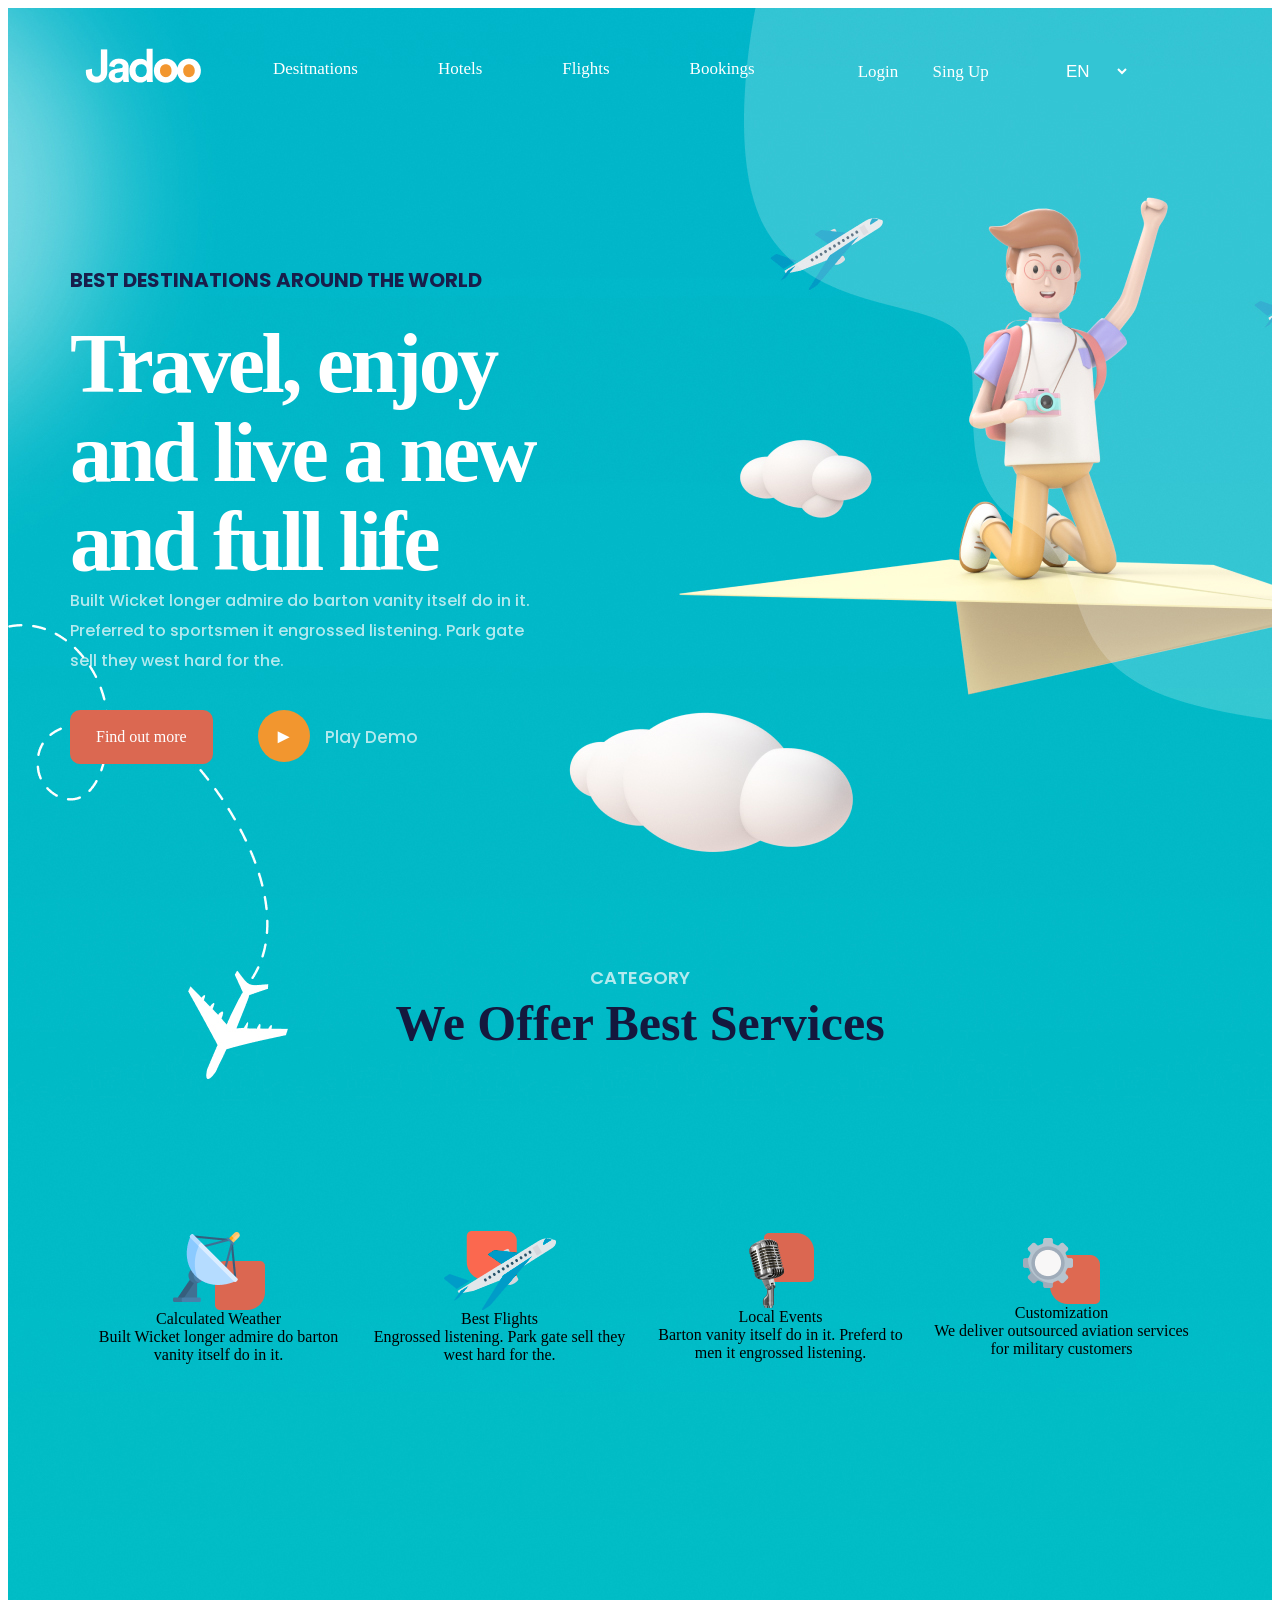
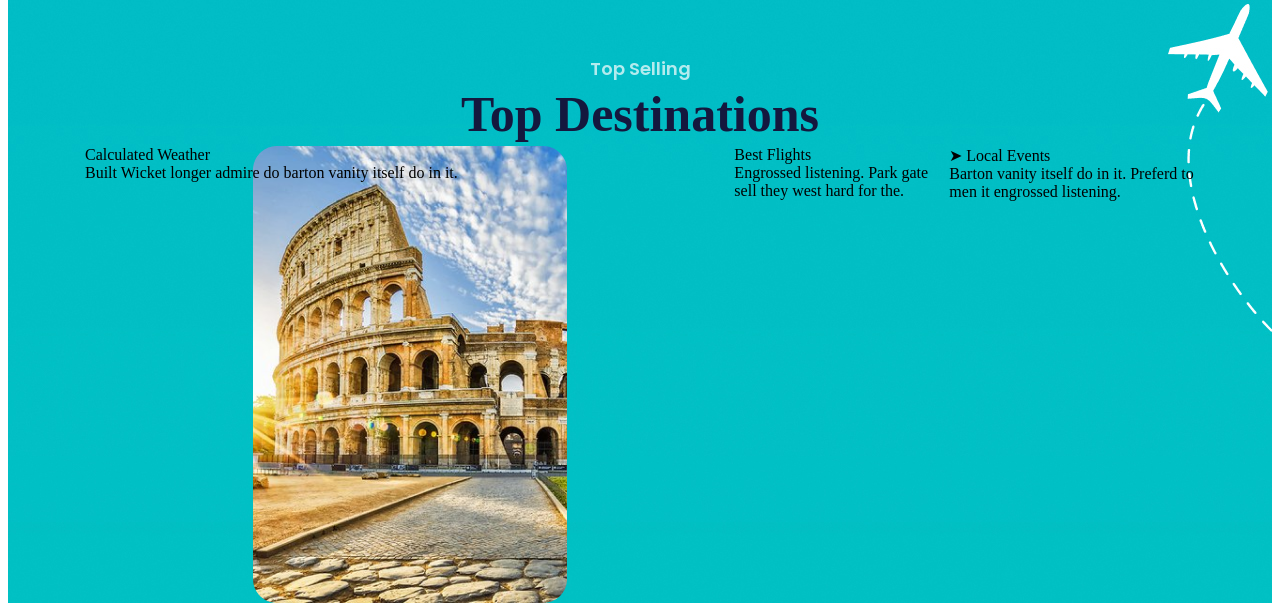
==== index.html @ d1acea97 "2" ====
<!DOCTYPE html>
<html lang="en">
<head>
    <meta charset="UTF-8">
    <meta http-equiv="X-UA-Compatible" content="IE=edge">
    <meta name="viewport" content="width=device-width, initial-scale=1.0">
    <title>Document</title>
    <link rel="stylesheet" href="./css/main.css">
    <link rel="preconnect" href="https://fonts.gstatic.com">
    <link href="https://fonts.googleapis.com/css2?family=Poppins:wght@300&display=swap" rel="stylesheet">
</head>
<body>
    <div class="global-bg">
        <header>
            <div class="conteiner-bg__nav">
                <div class="conteiner-nav">
                    <a href="#" class="logo">
                        <img src="./img/logo.png" alt="Jadoo">
                    </a>
                    <nav class="nav-btn">
                        <ul>
                            <li><a href="#">Desitnations</a></li>
                            <li><a href="#">Hotels</a></li>
                            <li><a href="#">Flights</a></li>
                            <li><a href="#">Bookings</a></li>
                        </ul>
                    </nav>
                    <div class="nav-login">
                        <a href="#" download="" class="nav-login__lg">Login</a>
                        <a href="#" download="" class="nav-login__sup">Sing Up</a>
                        <select class="nav-login__lang">
                            <option>EN</option>
                            <option>UA</option>
                            <option>ru</option>
                        </select>
                    </div>
                </div>
            </div>
        </header>
        <main>
            <section class="conteiner-bg__main">
                <div class="conteiner-main">
                    <div class="about-content__left">
                        <p class="about-content__left--p">Best Destinations around the world</p>
                        <h2 class="about-content__left--h">Travel, enjoy and live a new and full life</h2>
                        <p class="about-content__left--s">Built Wicket longer admire do barton vanity itself do in it. Preferred to sportsmen it engrossed listening. Park gate sell they west hard for the.</p>
                        <div class="conteiner-main__btn">
                            <div class="main-btn__find">
                                <a href="#">Find out more</a>
                            </div>
                            <div class="main-btn__play">
                                <a href="#">&#9658</a>
                            </div>
                            <div class="main-btn__playDemo">
                                <a href="#">Play Demo</a>
                            </div>
                        </div>
                    </div>
                </div>
            </section>
            <section>
                <div class="conteiner-category">
                    <div class="category-about">
                        <p>CATEGORY</p>
                        <h3>We Offer Best Services</h3>
                    </div>
                    <div class="category-items">
                        <div class="category-items__block">
                            <img src="./img/category-items-one.png" alt="">
                            <h3>Calculated Weather</h3>
                            <p>Built Wicket longer admire do barton vanity itself do in it.</p>
                        </div>
                        <div class="category-items__block">
                            <img src="./img/category-items-two.png" alt="">
                            <h3>Best Flights</h3>
                            <p>Engrossed listening. Park gate sell they west hard for the.</p>
                        </div>
                        <div class="category-items__block">
                            <img src="./img/category-items-three.png" alt="">
                            <h3>Local Events</h3>
                            <p>Barton vanity itself do in it. Preferd to men it engrossed listening. </p>
                        </div>
                        <div class="category-items__block">
                            <img src="./img/category-items-four.png" alt="">
                            <h3>Customization</h3>
                            <p>We deliver outsourced aviation services for military customers</p>
                        </div>
                    </div>
                </div>
            </section>
            <section>
                <div class="conteiner-category">
                    <div class="category-about">
                        <p>Top Selling</p>
                        <h3>Top Destinations</h3>
                    </div>
                    <div class="category-items__country">
                        <div class="category-items-block__country_one">
                            <div class="content__country">
                                <h3>Calculated Weather</h3>
                                <p>Built Wicket longer admire do barton vanity itself do in it.</p>
                            </div>
                        </div>
                        <div class="category-items-block__country_two">
                            <h3>Best Flights</h3>
                            <p>Engrossed listening. Park gate sell they west hard for the.</p>
                        </div>
                        <div class="category-items-block__country_three">
                            <h3>&#10148 Local Events</h3>
                            <p>Barton vanity itself do in it. Preferd to men it engrossed listening. </p>
                        </div>
                    </div>
                </div>
            </section>

        </main>
    </div>
</body>
</html>
---- css/main.css ----
*,
*::before,
*::after { box-sizing:border-box; }
a { text-decoration:none; color:inherit; cursor:pointer; }
button { background-color:transparent; color:inherit; border-width:0; padding:0; cursor:pointer; }
figure{ margin:0; }
ul, ol, dd { margin:0; padding:0; list-style:none; }
h1, h2, h3, h4, h5, h6 { margin:0; font-size:inherit; font-weight:inherit; }
p { margin:0; }
cite { font-style:normal; }
fieldset { border-width:0; padding:0; margin:0; }
.global-bg {
    width: 100%;
    max-width: 1440px;
    margin: 0 auto;
    padding: 0px 15px;
    background-image: url(../img/globalbg.jpg);
}
.conteiner-bg__nav {
    width: 100%;
    max-width: 1440px;
    margin: 0 auto;
    padding: 0px 15px;
}
.conteiner-bg__main {
    width: 100%;
    max-width: 1440px;
    margin: 0 auto;
    padding: 0px 15px;
}
.conteiner-nav {
    width: 100%;
    max-width: 1140px;
    margin: 0 auto;
    padding: 0px 15px;
    display: flex;
    justify-content: space-between;

}
.logo {
    width: 115px;
    padding-top: 40px;
}
.nav-btn ul {
    display: flex;
}
.nav-btn li {
    padding: 50px 10px;
}
.nav-btn li a {
    padding: 20px 20px 20px 40px;
    font-family: 'Google Sans';
    font-style: normal;
    font-weight: 400;
    font-size: 17px;
    line-height: 22px;
    color: #FFFFFF;
}
.nav-login {
    padding: 50px;
    font-family: 'Google Sans';
    font-style: normal;
    font-weight: 400;
    font-size: 17px;
    line-height: 22px;
    color: #FFFFFF;
}
.nav-login a {
    padding-right: 30px;
}
.nav-login__lang {
    margin: -15px 15px;
    padding: 18px 24px;
    border-radius: 15px;
    background-color: #33c5d4;
    border:none;
    color: #FFFFFF;
    font-size: 17px;
}
.conteiner-main {
    width: 100%;
    max-width: 1140px;
    margin: 0 auto;
    display: flex;
}

.conteiner-main .about-content__right {
    margin-top: -150px;
    margin-right: -150px;
}
.about-content__left {
    width: 547px;
}

.about-content__left--p {
    font-family: 'Poppins';
    font-style: normal;
    font-weight: 700;
    font-size: 20px;
    line-height: 30px;
    text-transform: uppercase;
    color: #181E4B;
    width: 430px;
    margin-top: 130px;
}
.about-content__left--h {
    font-family: 'Volkhov';
    font-style: normal;
    font-weight: 700;
    font-size: 84px;
    line-height: 89px;
    letter-spacing: -0.04em;
    color: #FFFFFF;
    margin-top: 24px;
}
.about-content__left--s {
    width: 460px;
    height: 90px;
    font-family: 'Poppins';
    font-style: normal;
    font-weight: 500;
    font-size: 16px;
    line-height: 30px;
    color: #FFFFFF;
    opacity: 0.7;
}
.conteiner-main__btn {
    display: flex;
    margin-top: 34px;
}
.main-btn__find {
    display: flex;
    padding-right: 45px;
}
.main-btn__find a {
    padding: 18px 26px;
    background: #DB6851;
    color: white;
    border-radius: 10px;
}
.main-btn__play {
    display: flex;
    justify-content: center;
    align-items: center;
    background:#F2962F;
    width: 52px;
    height: 52px;
    border-radius: 50%;
}
.main-btn__play a {
    display: flex;
    justify-content: center;
    align-items: center;
    color:#fff; 
    font-size:20px
}
.main-btn__playDemo {
    display: flex;
    color: #fff;
    justify-content: center;
    align-items: center;
    font-family: 'Poppins';
    font-weight: 500;
    font-size: 17px;
    opacity: 0.7;
    padding-left: 15px;
}
.conteiner-category {
    width: 100%;
    max-width: 1140px;
    margin: 0 auto;
    padding: 0px 15px;
}
.category-about p {
    margin-top: 200px;
    font-family: 'Poppins';
    font-style: normal;
    font-weight: 600;
    font-size: 18px;
    line-height: 27px;
    text-align: center;
    color: #FFFFFF;
    opacity: 0.7;
}
.category-about h3 {
    font-family: 'Volkhov';
    font-style: normal;
    font-weight: 700;
    font-size: 50px;
    line-height: 64px;
    text-align: center;
    text-transform: capitalize;
    color: #14183E;
}
.category-items {
    display: flex;
    justify-content: space-between;
    margin-top: 85px;
}
.category-items__block {
    width: 100%;
    max-width: 267px;
    height: 315px;
    display: flex;
    flex-direction: column;
    justify-content: center;
    align-items: center;
    text-align: center;
}
.category-items__block:hover {
    transition-duration: .4s;
    background-color: #fff;
    border-radius: 10px;
    box-shadow: 98px 98px 55px rgba(0, 0, 0, 0.01), 55px 55px 47px rgba(0, 0, 0, 0.05), 24px 24px 35px rgba(0, 0, 0, 0.09), 6px 6px 19px rgba(0, 0, 0, 0.1), 0px 0px 0px rgba(0, 0, 0, 0.1);
    border-radius: 36px;
}
.category-items__country {
    display: flex;
    justify-content: space-evenly;
}
.category-items-block__country_one {
    width: 100%;
    min-width: 314px;
    height: 457px;
    background: url(../img/country-one.png) center no-repeat;

}
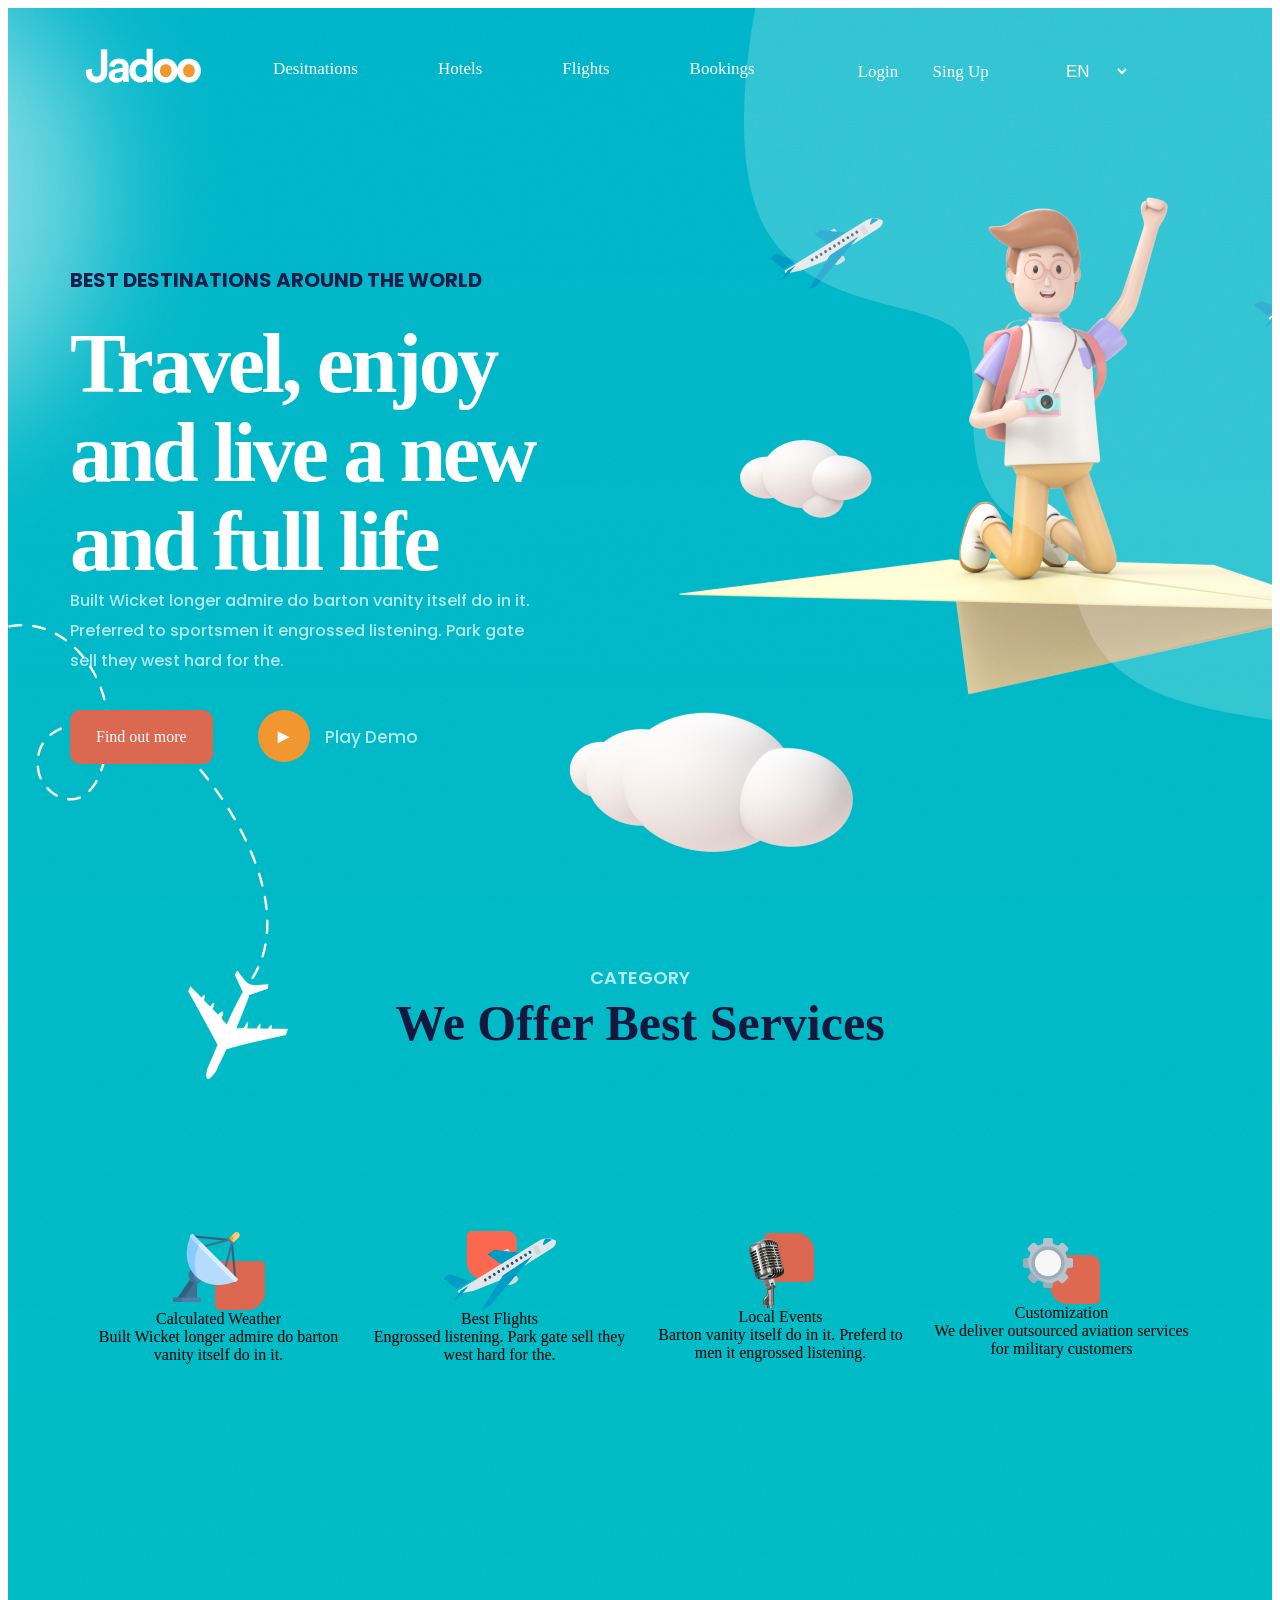
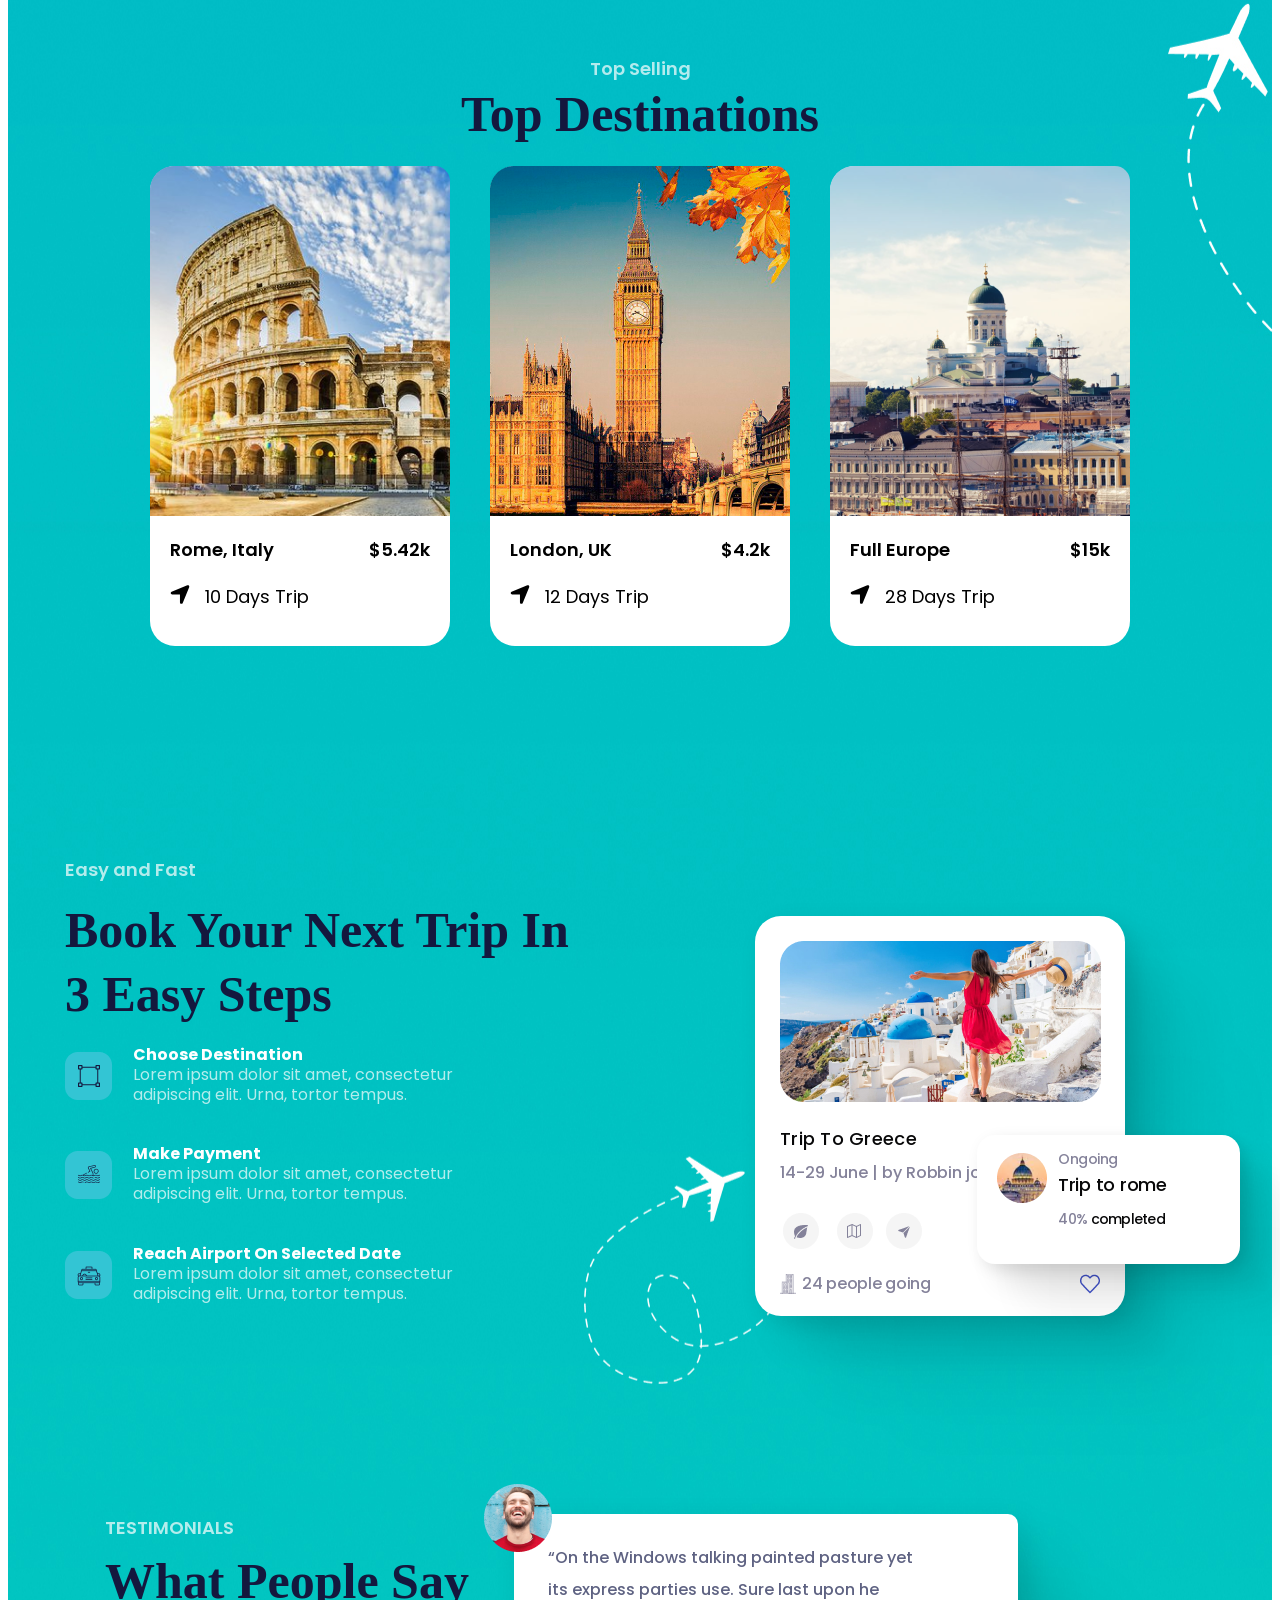
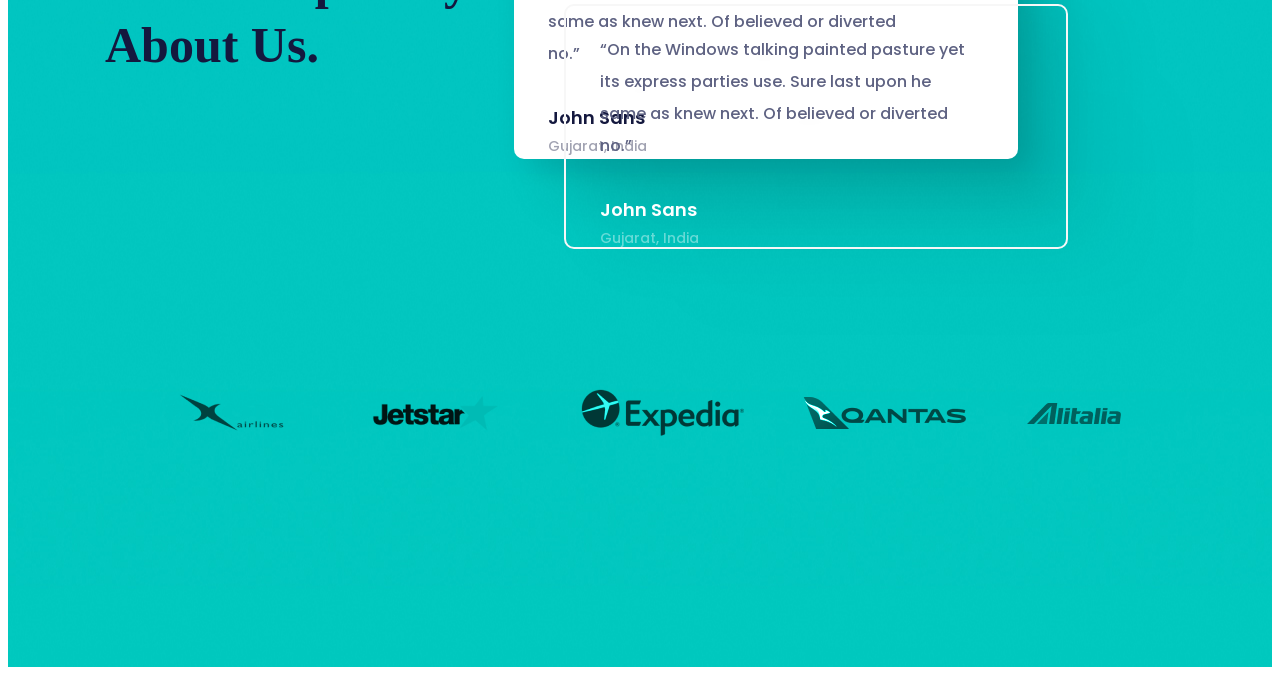
==== commit e69cf7fe: "333" ====
--- a/index.html
+++ b/index.html
@@ -95,21 +95,130 @@
                         <h3>Top Destinations</h3>
                     </div>
                     <div class="category-items__country">
-                        <div class="category-items-block__country_one">
-                            <div class="content__country">
-                                <h3>Calculated Weather</h3>
-                                <p>Built Wicket longer admire do barton vanity itself do in it.</p>
-                            </div>
-                        </div>
-                        <div class="category-items-block__country_two">
-                            <h3>Best Flights</h3>
-                            <p>Engrossed listening. Park gate sell they west hard for the.</p>
-                        </div>
-                        <div class="category-items-block__country_three">
-                            <h3>&#10148 Local Events</h3>
-                            <p>Barton vanity itself do in it. Preferd to men it engrossed listening. </p>
-                        </div>
-                    </div>
+                        <div class="card">
+                            <div class="card_image city-1"></div>
+                            <div class="card_description">
+                                <p class="city">Rome, Italy</p>
+                                <p class="price">$5.42k</p>
+                            </div>
+                            <div class="trip_description">
+                                <div class="location"><img src="/img/location-arrow-solid.svg" alt=""></div>
+                                <p class="days_trip">10 Days Trip</p>
+                            </div>
+                        </div>
+                        <div class="card">
+                            <div class="card_image city-2"></div>
+                            <div class="card_description">
+                                <p class="city">London, UK</p>
+                                <p class="price">$4.2k</p>
+                            </div>
+                            <div class="trip_description">
+                                <div class="location"><img src="/img/location-arrow-solid.svg" alt=""></div>
+                                <p class="days_trip">12 Days Trip</p>
+                            </div>
+                        </div>
+                        <div class="card">
+                            <div class="card_image city-3"></div>
+                            <div class="card_description">
+                                <p class="city">Full Europe</p>
+                                <p class="price">$15k</p>
+                            </div>
+                            <div class="trip_description">
+                                <div class="location"><img src="/img/location-arrow-solid.svg" alt=""></div>
+                                <p class="days_trip">28 Days Trip</p>
+                            </div>
+                        </div>
+                    </div>
+                </div>
+            </section>
+            <section>
+                <div class="conteiner-trip">
+                    <div class="trip-about">
+                        <div class="trip__top">
+                            <p>Easy and Fast</p>
+                            <h3>Book your next trip in 3 easy steps</h3>
+                        </div>
+                        <div class="trip-about__warp">
+                            <div class="warp-info">
+                                <img src="./img/trip-one.png" alt="">
+                                <div>
+                                    <h3>Choose Destination</h3>
+                                    <p>Lorem ipsum dolor sit amet, consectetur adipiscing elit. Urna, tortor tempus. </p>
+                                </div>
+                                
+                            </div>
+                            <div class="warp-info">
+                                <img src="./img/trip-two.png" alt="">
+                                <div>
+                                    <h3>Make Payment</h3>
+                                    <p>Lorem ipsum dolor sit amet, consectetur adipiscing elit. Urna, tortor tempus. </p>
+                                </div>
+                            </div>
+                            <div class="warp-info">
+                                <img src="./img/trip-three.png" alt="">
+                                <div>
+                                    <h3>Reach Airport on Selected Date</h3>
+                                    <p>Lorem ipsum dolor sit amet, consectetur adipiscing elit. Urna, tortor tempus. </p>
+                                </div>
+                            </div>
+                        </div>
+                    </div>
+                    <div class="trip-img">
+                        <div class="trip-img__top">
+                            <img src="./img/trip-img.png" alt="">
+                        </div>
+                        <h4 class="trip-text-top">Trip To Greece</h4>
+                        <p class="trip-data">14-29 June | by Robbin joseph</p>
+                        <img class="trip-card-ing" src="./img/OPTIONS.png" alt="">
+                        <div>
+                            <div class="trip-button">
+                                <img class="card-img-button" src="./img/building.png" alt="">
+                                <p class="card-button-text">24 people going</p>
+                                <img class="card-img-button-like" src="./img/like.png" alt="">
+                            </div>
+                        </div>
+                        <div class="trip-comment">
+                            <div class="comment-img">
+                                <img src="./img/comment.png" alt="">
+                            </div>
+                            <div class="comment-text">
+                                <p class="comment-text-top">Ongoing</p>
+                                <h3 class="comment-text-mid">Trip to rome</h3>
+                                <p class="comment-text-down"><span class="comment-text-top">40%</span>  completed</p>
+                            </div>
+                        </div>
+
+                    </div>
+                </div>
+            </section>
+            <section>
+                <div class="conteiner-feedback">
+                    <div class="top-feedback">
+                        <p class="feedback__top-text">Testimonials</p>
+                        <h3 class="feedback__big-text">What people say about Us.</h3>
+                    </div>
+                    <div class="card-feedback">
+                        <p class="card-fb__big-text">“On the Windows talking painted pasture yet its express parties use. Sure last upon he same as knew next. Of believed or diverted no.”</p>
+                        <h3 class="card-fb__name-text">John Sans</h3>
+                        <p class="card-fb__country-text">Gujarat, India</p>
+                        <div class="fb-img">
+                            <img src="./img/fb-face.png" alt="">
+                        </div>
+                        <div class="card-fb-border">
+                            <p class="card-fb__big-text">“On the Windows talking painted pasture yet its express parties use. Sure last upon he same as knew next. Of believed or diverted no.”</p>
+                            <h3 class="card-fb__name-text">John Sans</h3>
+                            <p class="card-fb__country-text">Gujarat, India</p>
+                        </div>
+                    </div>
+                </div>
+            </section>
+            <section>
+                <div class="conteiner-logobrend">
+                    <img src="./img/logo1.png" alt="">
+                    <img src="./img/logo2.png" alt="">
+                    <img src="./img/logo3.png" alt="">
+                    <img src="./img/logo4.png" alt="">
+                    <img src="./img/logo5.png" alt="">
                 </div>
             </section>
 
--- a/css/main.css
+++ b/css/main.css
@@ -216,12 +216,331 @@
 }
 .category-items__country {
     display: flex;
+    justify-content: center;
+}
+.card {
+    background: white;
+    width: 300px;
+    height: 480px;
+    margin: 20px;
+    border-radius: 25px;
+}
+.card_image {
+    height: 350px;
+    margin-bottom: 15px;
+    border-radius: 15px 15px 0 0;
+}
+.city-1 {
+    background-image: url('../img/country-one.png');
+}
+.city-2 {
+    background-image: url('../img/country-two.png');
+}
+.city-3 {
+    background-image: url('../img/country-three.png');
+}
+.card_description {
+    display: flex;
+    justify-content: space-between;
+    margin: 20px;
+    font-family: poppins;
+    font-size: 18px;
+    font-weight: 600;
+}
+.trip_description {
+    display: flex;
+    margin: 20px;
+    font-family: poppins;
+    font-size: 18px;
+}
+.location {
+    width: 20px;
+    height: 20px;
+    margin-right: 15px;
+}
+.conteiner-trip {
+    display: flex;
+    justify-content: space-between;
+    width: 100%;
+    max-width: 1180px;
+    margin: 190px auto;
+    padding: 0px 15px;
+}
+
+.trip-about p {
+    font-family: 'Poppins';
+    font-style: normal;
+    font-weight: 600;
+    font-size: 18px;
+    line-height: 27px;
+    text-align: left;
+    color: #FFFFFF;
+    opacity: 0.7;
+
+}
+.trip-about h3 {
+    font-family: 'Volkhov';
+    font-style: normal;
+    font-weight: 700;
+    font-size: 50px;
+    line-height: 64px;
+    text-transform: capitalize;
+    text-align: left;
+    color: #14183E;
+    margin-top: 15px;
+}
+.trip-about__warp {
+    width: 395px;
+}
+.trip__top {
+    width: 511px;
+
+}
+.warp-info {
+    display: flex;
+    align-items: center;
+}
+.warp-info div {
+    margin-top: 4px;
+    margin-left: 21px;
+    margin-bottom: 21px;
+}
+
+.warp-info h3 {
+    font-family: 'Poppins';
+    font-style: normal;
+    font-weight: 700;
+    font-size: 16px;
+    line-height: 124.5%;
+    color: #FFFFFF;
+    text-align: left;
+
+
+}
+.warp-info p {
+    font-family: 'Poppins';
+    font-style: normal;
+    font-weight: 400;
+    font-size: 16px;
+    line-height: 124.5%;
+    color: #FFFFFF;
+    opacity: 0.7;
+    text-align: left;
+}
+.trip-img {
+    position: relative;
+    margin-top: 60px;
+    margin-right: 90px;
+    width: 370px;
+    height: 400px;
+    background-color: #fff;
+    box-shadow: 124px 124px 70px rgba(0, 0, 0, 0.01), 70px 70px 59px rgba(0, 0, 0, 0.05), 31px 31px 44px rgba(0, 0, 0, 0.09), 8px 8px 24px rgba(0, 0, 0, 0.1), 0px 0px 0px rgba(0, 0, 0, 0.1);
+    border-radius: 26px;
+}
+.trip-img__top {
+    display: flex;
+    justify-content: space-around;
+    padding-top: 25px;
+}
+.trip-text-top {
+    font-family: 'Poppins';
+    font-style: normal;
+    font-weight: 500;
+    font-size: 18px;
+    line-height: 124.5%;
+    letter-spacing: 0.015em;
+    color: #080809;
+    margin-left: 25px;
+    margin-top: 26px;
+}
+.trip-data {
+    font-family: 'Poppins';
+    font-style: normal;
+    font-weight: 500;
+    font-size: 16px;
+    line-height: 124.5%;
+    letter-spacing: -0.005em;
+    color: #84829A;
+    margin-left: 25px;
+    margin-top: 13px;
+}
+.trip-card-ing {
+    margin-top: 30px;
+    margin-left: 28px;
+}
+.trip-button {
+    display: flex;
+    margin-top: 21px;
+    justify-content: space-between;
+
+}
+.card-img-button {
+    margin-left: 25px;
+}
+.card-img-button-like  {
+    margin-right: 25px;
+}
+.card-button-text {
+    margin-right: 143px;
+    font-family: 'Poppins';
+    font-style: normal;
+    font-weight: 500;
+    font-size: 16px;
+    line-height: 124.5%;
+    letter-spacing: -0.02em;
+    color: #84829A;
+}
+.trip-comment {
+    position: absolute;
+    display: flex;
+    left: 222px;
+    top: 219px;
+    width: 263px;
+    height: 129px;
+    background: #FFFFFF;
+    box-shadow: 82px 82px 46px rgba(0, 0, 0, 0.01), 46px 46px 39px rgba(0, 0, 0, 0.05), 20px 20px 29px rgba(0, 0, 0, 0.09), 5px 5px 16px rgba(0, 0, 0, 0.1), 0px 0px 0px rgba(0, 0, 0, 0.1);
+    border-radius: 18px;
+
+}
+.comment-text {
+    display: flex;
+    flex-direction: column;
+
+}
+.comment-img {
+    margin-top: 18px;
+    margin-right: 11px;
+    margin-left: 20px;
+}
+.comment-text-top {
+    font-family: 'Poppins';
+    font-style: normal;
+    font-weight: 500;
+    font-size: 14px;
+    line-height: 124.5%;
+    letter-spacing: -0.035em;
+    color: #84829A;
+    margin-top: 16px;
+}
+.comment-text-mid {
+    font-family: 'Poppins';
+    font-style: normal;
+    font-weight: 500;
+    font-size: 18px;
+    line-height: 124.5%;
+    letter-spacing: -0.015em;
+    color: #080809;
+    margin-top: 6px;
+}
+.comment-text-down {
+    font-family: 'Poppins';
+    font-style: normal;
+    font-weight: 500;
+    font-size: 14px;
+    line-height: 124.5%;
+    letter-spacing: -0.055em;
+    color: #080809;
+    margin-top: 14px;
+}
+.conteiner-feedback {
+    display: flex;
+    width: 100%;
+    max-width: 1100px;
+    margin: 0 auto;
+    padding: 0px 15px;
+}
+.feedback__top-text {
+    font-family: 'Poppins';
+    font-style: normal;
+    font-weight: 600;
+    font-size: 18px;
+    line-height: 27px;
+    text-transform: uppercase;
+    color: #FFFFFF;
+    opacity: 0.7;
+}
+.feedback__big-text {
+    width: 409px;
+    margin-top: 8px;
+    font-family: 'Volkhov';
+    font-style: normal;
+    font-weight: 700;
+    font-size: 50px;
+    line-height: 64px;
+    text-transform: capitalize;
+    color: #14183E;
+    
+}
+.card-feedback {
+    position: relative;
+    width: 100%;
+    max-width: 504px;
+    height: 245px;
+    background: #FFFFFF;
+    box-shadow: 157px 157px 89px rgba(0, 0, 0, 0.01), 88px 88px 75px rgba(0, 0, 0, 0.05), 39px 39px 55px rgba(0, 0, 0, 0.09), 10px 10px 30px rgba(0, 0, 0, 0.1), 0px 0px 0px rgba(0, 0, 0, 0.1);
+    border-radius: 10px;
+}
+.card-fb__big-text {
+    padding-top: 28px;
+    padding-left: 34px;
+    width: 410px;
+    font-family: 'Poppins';
+    font-style: normal;
+    font-weight: 500;
+    font-size: 16px;
+    line-height: 32px;
+    color: #5E6282;
+}
+.card-fb__name-text {
+    margin-top: 34px;
+    margin-left: 34px;
+    font-family: 'Poppins';
+    font-style: normal;
+    font-weight: 600;
+    font-size: 18px;
+    line-height: 27px;
+    color: #14183E;
+}
+.card-fb__country-text{
+    margin-top: 5px;
+    margin-left: 34px;
+    font-family: 'Poppins';
+    font-style: normal;
+    font-weight: 500;
+    font-size: 14px;
+    line-height: 21px;
+    color: #14183E;
+    opacity: 0.4;
+}
+.fb-img{
+    position: absolute;
+    top: -30px;
+    left: -30px;
+}
+.card-fb-border {
+    position: absolute;
+    top: 90px;
+    left: 50px;
+    width: 100%;
+    max-width: 504px;
+    height: 245px;
+    border: 2px solid #F7F7F7;
+    filter: drop-shadow(0px 100px 80px rgba(0, 0, 0, 0.02)) drop-shadow(0px 64.8148px 46.8519px rgba(0, 0, 0, 0.0151852)) drop-shadow(0px 38.5185px 25.4815px rgba(0, 0, 0, 0.0121481)) drop-shadow(0px 20px 13px rgba(0, 0, 0, 0.01)) drop-shadow(0px 8.14815px 6.51852px rgba(0, 0, 0, 0.00785185)) drop-shadow(0px 1.85185px 3.14815px rgba(0, 0, 0, 0.00481481));
+    border-radius: 10px;
+}
+.card-fb-border .card-fb__name-text {
+    color: #FFFFFF;
+}
+.card-fb-border .card-fb__country-text {
+    color: #FFFFFF;
+}
+.conteiner-logobrend {
+    display: flex;
+    align-items: center;
     justify-content: space-evenly;
-}
-.category-items-block__country_one {
-    width: 100%;
-    min-width: 314px;
-    height: 457px;
-    background: url(../img/country-one.png) center no-repeat;
-
+    width: 100%;
+    max-width: 1110px;
+    margin: 0 auto;
+    padding: 173px 15px;
+    mix-blend-mode: luminosity;
 }
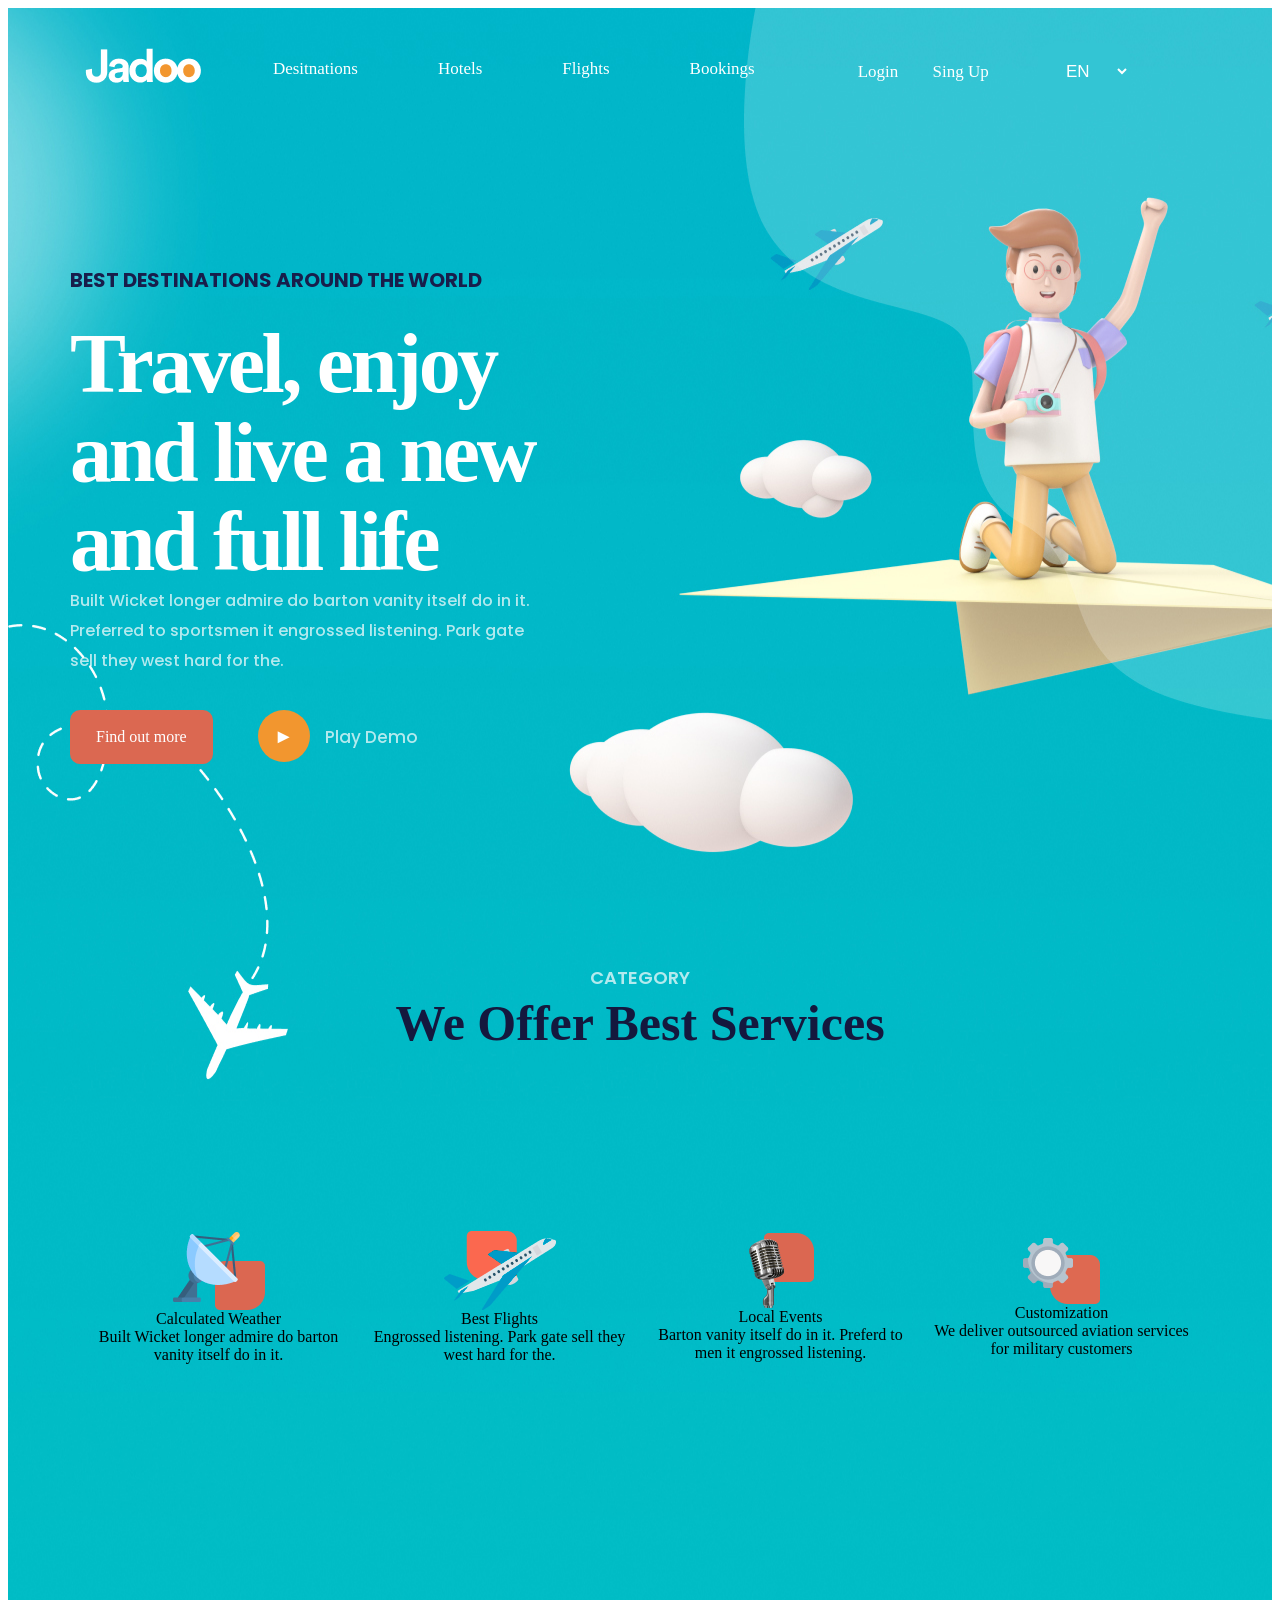
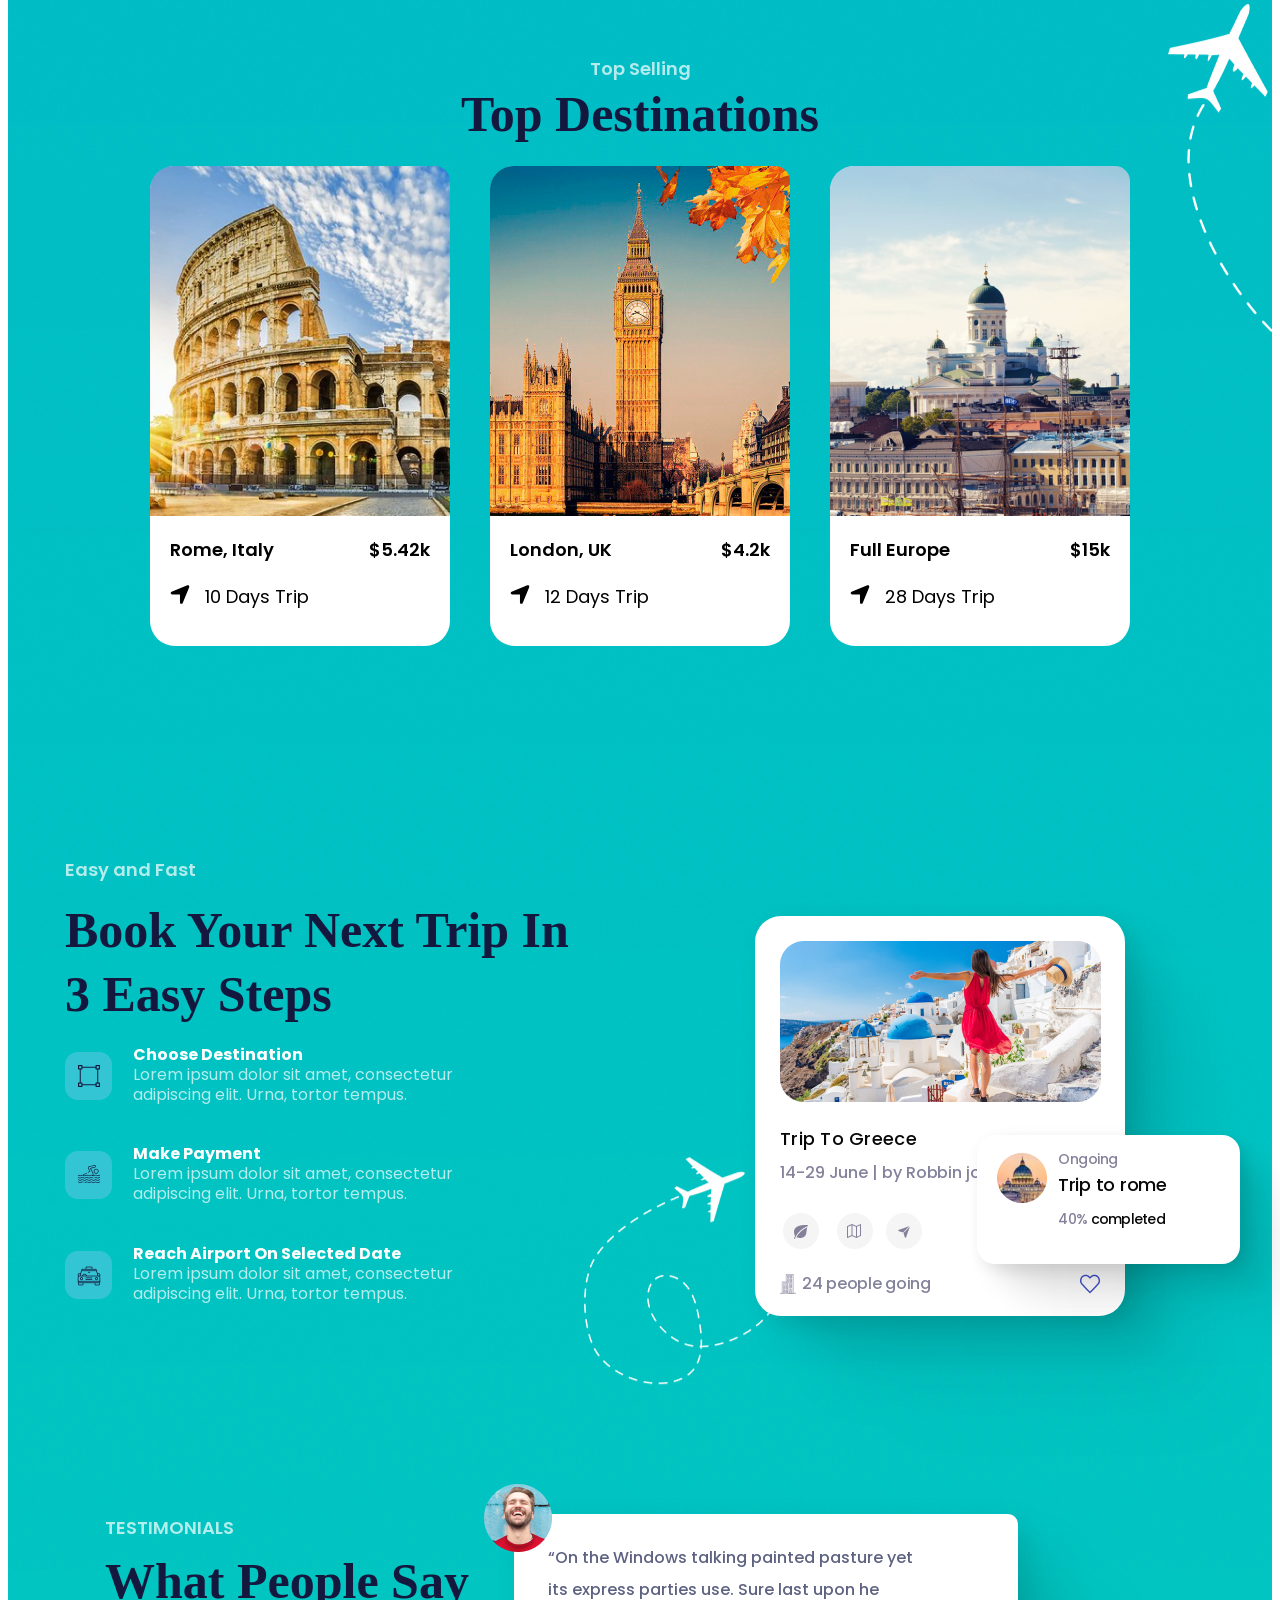
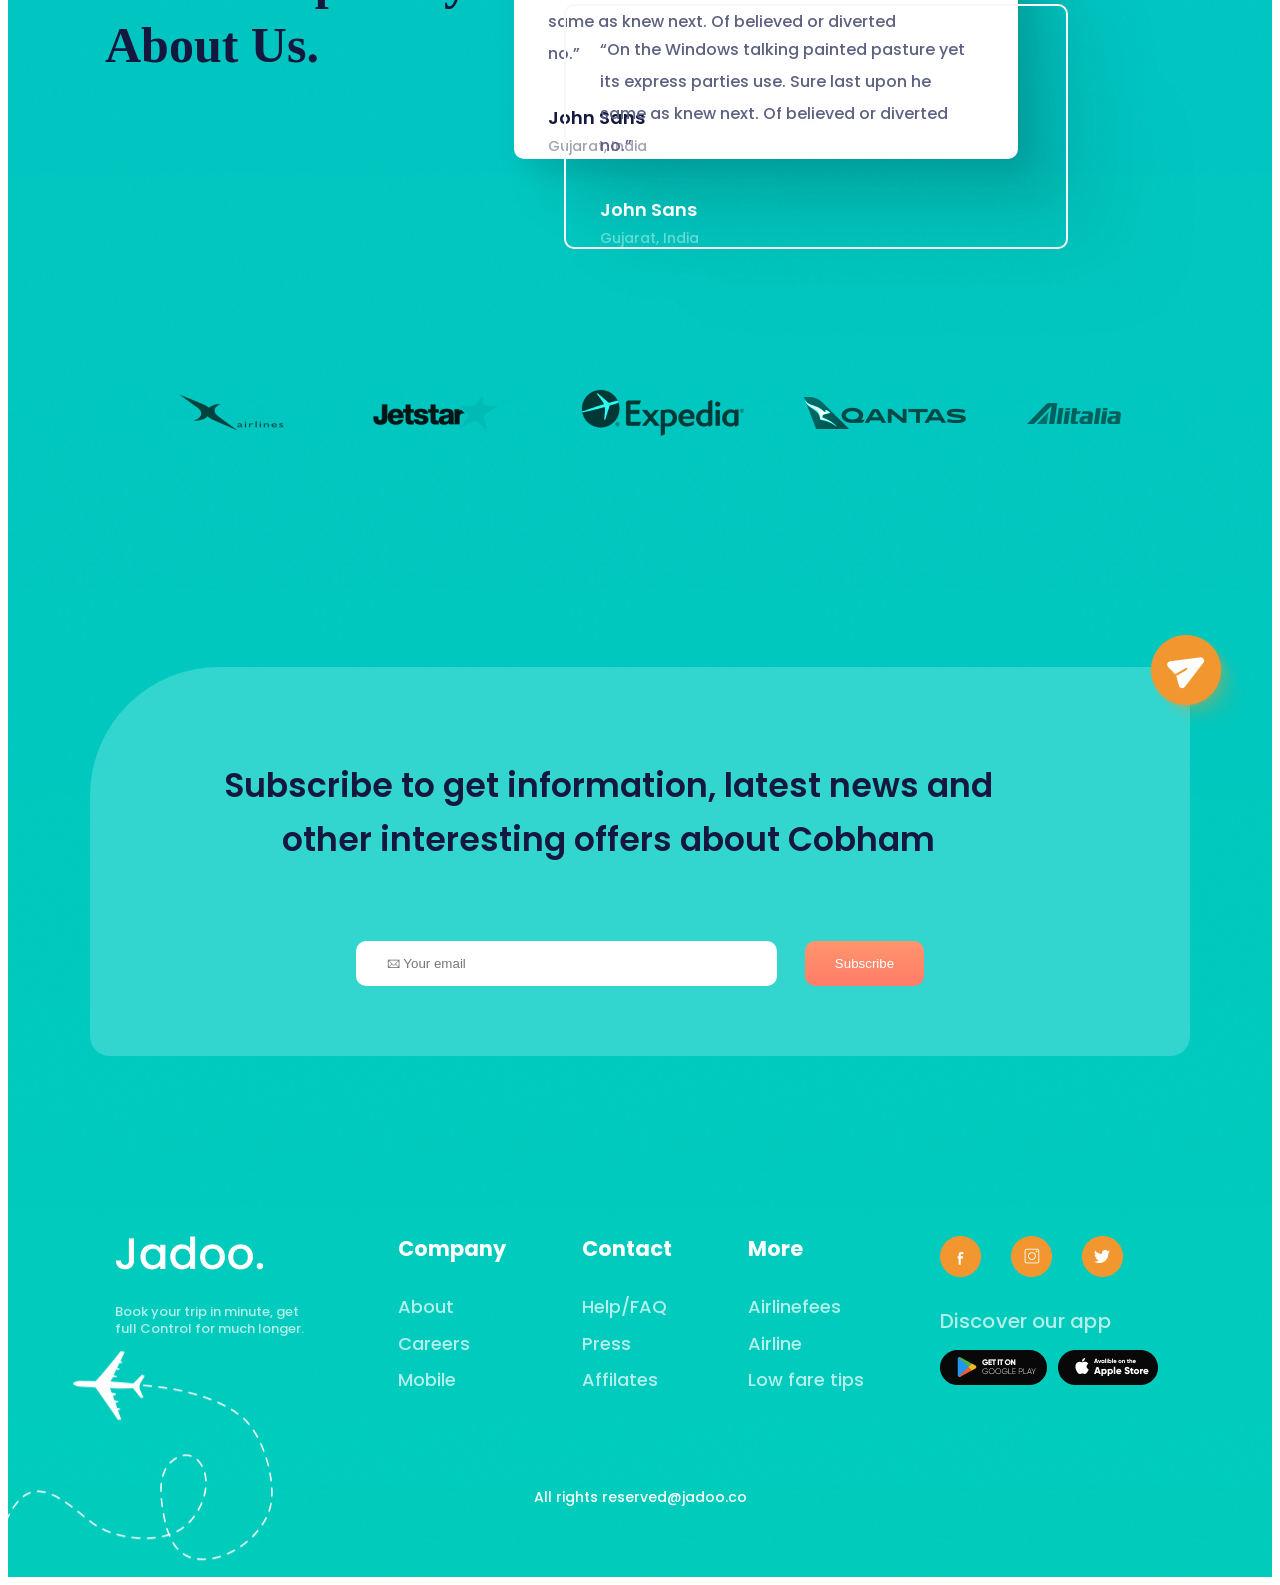
==== commit dd22804b: "mb finish" ====
--- a/index.html
+++ b/index.html
@@ -6,8 +6,9 @@
     <meta name="viewport" content="width=device-width, initial-scale=1.0">
     <title>Document</title>
     <link rel="stylesheet" href="./css/main.css">
-    <link rel="preconnect" href="https://fonts.gstatic.com">
-    <link href="https://fonts.googleapis.com/css2?family=Poppins:wght@300&display=swap" rel="stylesheet">
+    <link rel="preconnect" href="https://fonts.googleapis.com">
+    <link rel="preconnect" href="https://fonts.gstatic.com" crossorigin>
+    <link href="https://fonts.googleapis.com/css2?family=Poppins:ital,wght@0,100;0,200;0,300;0,400;0,500;0,600;0,700;0,800;0,900;1,100;1,200;1,300;1,400;1,500;1,600;1,700;1,800;1,900&display=swap" rel="stylesheet">
 </head>
 <body>
     <div class="global-bg">
@@ -208,7 +209,7 @@
                             <p class="card-fb__big-text">“On the Windows talking painted pasture yet its express parties use. Sure last upon he same as knew next. Of believed or diverted no.”</p>
                             <h3 class="card-fb__name-text">John Sans</h3>
                             <p class="card-fb__country-text">Gujarat, India</p>
-                        </div>
+                        </div> 
                     </div>
                 </div>
             </section>
@@ -221,8 +222,70 @@
                     <img src="./img/logo5.png" alt="">
                 </div>
             </section>
-
+            <section>
+                <div class="wrapper">
+                    <div class="subscribe__container">
+                        <div class="subscribe__image">
+                            <img src="./img/sub-img.png" alt="">
+                        </div>
+                        <div class="subscribe__wrap">
+                            <div class="subscribe__form">
+                                <h2 class="subscribe__title">Subscribe to get information, latest news and other interesting offers about Cobham</h2>
+                                <form action="https://form.in.ua/echo" method="post">
+                                    <div class="subscribe__formbox">
+                                        <label>
+                                            <input class="enter_big" type="email" placeholder="&#128386 Your email">
+                                        </label>
+                                        <button class="submit_big" type="submit">Subscribe</button>
+                                    </div>
+                                </form>
+                            </div>
+                        </div>
+                    </div>
+                </div>
+            </section>
         </main>
+        <footer>
+            <div class="footer-conteiner">
+                <div class="footer-logo">
+                    <img src="./img/JadooFooter..png" alt="">
+                    <p class="f-text__left">Book your trip in minute, get full Control for much longer.</p>
+                </div>
+                <div class="f-center__about">
+                    <h3 class="footer-center__top">Company</h3>
+                    <a href="#" class="footer-center__text">About</a>
+                    <a href="#" class="footer-center__text">Careers</a>
+                    <a href="#" class="footer-center__text">Mobile</a>
+                </div>
+                <div class="f-center__about">
+                    <h3 class="footer-center__top">Contact</h3>
+                    <a href="#" class="footer-center__text">Help/FAQ</a>
+                    <a href="#" class="footer-center__text">Press</a>
+                    <a href="#" class="footer-center__text">Affilates</a>
+                </div>
+                <div class="f-center__about">
+                    <h3 class="footer-center__top">More</h3>
+                    <a href="#" class="footer-center__text">Airlinefees</a>
+                    <a href="#" class="footer-center__text">Airline</a>
+                    <a href="#" class="footer-center__text">Low fare tips</a>
+                </div>
+                <div class="footer-right">
+                    <div class="footer-social">
+                        <img src="./img/Social1.png" alt="">
+                        <img src="./img/Social2.png" alt="">
+                        <img src="./img/Social3.png" alt="">
+                    </div>
+                    <p class="footer-right__text">Discover our app</p>
+                    <div class="footer-download">
+                        <img src="./img/download1.png" alt="">
+                        <img src="./img/download2.png" alt="">
+                    </div>
+                </div>
+            </div>
+            <div class="footer-down">
+                <p>All rights reserved@jadoo.co</p>
+            </div>
+        </footer>
     </div>
 </body>
 </html>
--- a/css/main.css
+++ b/css/main.css
@@ -9,6 +9,7 @@
 p { margin:0; }
 cite { font-style:normal; }
 fieldset { border-width:0; padding:0; margin:0; }
+
 .global-bg {
     width: 100%;
     max-width: 1440px;
@@ -55,6 +56,9 @@
     font-size: 17px;
     line-height: 22px;
     color: #FFFFFF;
+}
+.nav-btn li a:hover{
+    color: #F2962F;
 }
 .nav-login {
     padding: 50px;
@@ -473,6 +477,7 @@
 }
 .card-feedback {
     position: relative;
+    z-index: 4;
     width: 100%;
     max-width: 504px;
     height: 245px;
@@ -519,6 +524,7 @@
 }
 .card-fb-border {
     position: absolute;
+    z-index: 2;
     top: 90px;
     left: 50px;
     width: 100%;
@@ -543,4 +549,138 @@
     margin: 0 auto;
     padding: 173px 15px;
     mix-blend-mode: luminosity;
-}+}
+.wrapper {
+    display: block;
+    max-width: 1100px;
+    position: relative;
+    margin: 0 auto;
+}
+
+.subscribe__image {
+    position: absolute;
+    right: -65px;
+    top: -35px;
+}
+.subscribe__wrap {
+    background: #33d6ce;
+    border-radius: 129px 20px 20px 20px;
+}
+.subscribe__title {
+    padding: 92px 155px 74px 92px;
+    font-family: 'Poppins';
+    font-style: normal;
+    font-weight: 600;
+    font-size: 33px;
+    line-height: 54px;
+    text-align: center;
+    color: #14183E;
+}
+.subscribe__formbox{
+    display: table;
+    margin: 0 auto;
+    padding-bottom: 70px;
+    
+}
+.enter_big {
+    background: #FFFFFF;
+    border-radius: 10px;
+    width: 421px;
+    height: 45px;
+    padding-left: 31px;
+    margin-right: 24px;
+    border: none;
+}
+.submit_big {
+    color: white;
+    padding: 15px 30px;
+    background: linear-gradient(180deg, #FF946D 0%, #FF7D68 100%);
+    border-radius: 10px;
+}
+.footer-conteiner {
+    display: flex;
+    justify-content: space-between;
+    width: 100%;
+    max-width: 1080px;
+    margin: 0 auto;
+    padding: 180px 15px 0px;
+}
+.footer-logo {
+
+}
+.f-text__left {
+    width: 207px;
+    margin-top: 30px;
+    font-family: 'Poppins';
+    font-style: normal;
+    font-weight: 500;
+    font-size: 13px;
+    line-height: 124.5%;
+    color: #FFFFFF;
+    opacity: 0.7;
+}
+.f-center__about {
+
+}
+.footer-center__top {
+    font-family: 'Poppins';
+    font-style: normal;
+    font-weight: 700;
+    font-size: 21px;
+    line-height: 124.5%;
+    color: #FFFFFF;
+    margin-bottom: 34px;
+}
+.footer-center__text {
+    font-family: 'Poppins';
+    font-style: normal;
+    font-weight: 500;
+    font-size: 18px;
+    line-height: 124.5%;
+    color: #FFFFFF;
+    opacity: 0.7;
+    margin-bottom: 14px;
+    display: flex;
+}
+.footer-center__text:hover {
+    color: #000;
+    transition-duration: .9s;
+}
+.footer-right {
+
+}
+.footer-social img {
+    margin-right: 26px;
+
+}
+.footer-right__text{
+    margin-top: 28px;
+    margin-bottom: 16px;
+    font-family: 'Poppins';
+    font-style: normal;
+    font-weight: 500;
+    font-size: 20px;
+    line-height: 124.5%;
+    letter-spacing: 0.005em;
+    color: #FFFFFF;
+    opacity: 0.7;
+}
+.footer-download img {
+    margin-right: 7px;
+}
+.footer-down {
+    width: 100%;
+    max-width: 1080px;
+    margin: 0 auto;
+}
+.footer-down p {
+    font-family: 'Poppins';
+    font-style: normal;
+    font-weight: 500;
+    font-size: 14px;
+    line-height: 124.5%;
+    color: #FFFFFF;
+    text-align: center;
+    margin-top: 84px;
+    padding-bottom: 70px;
+}
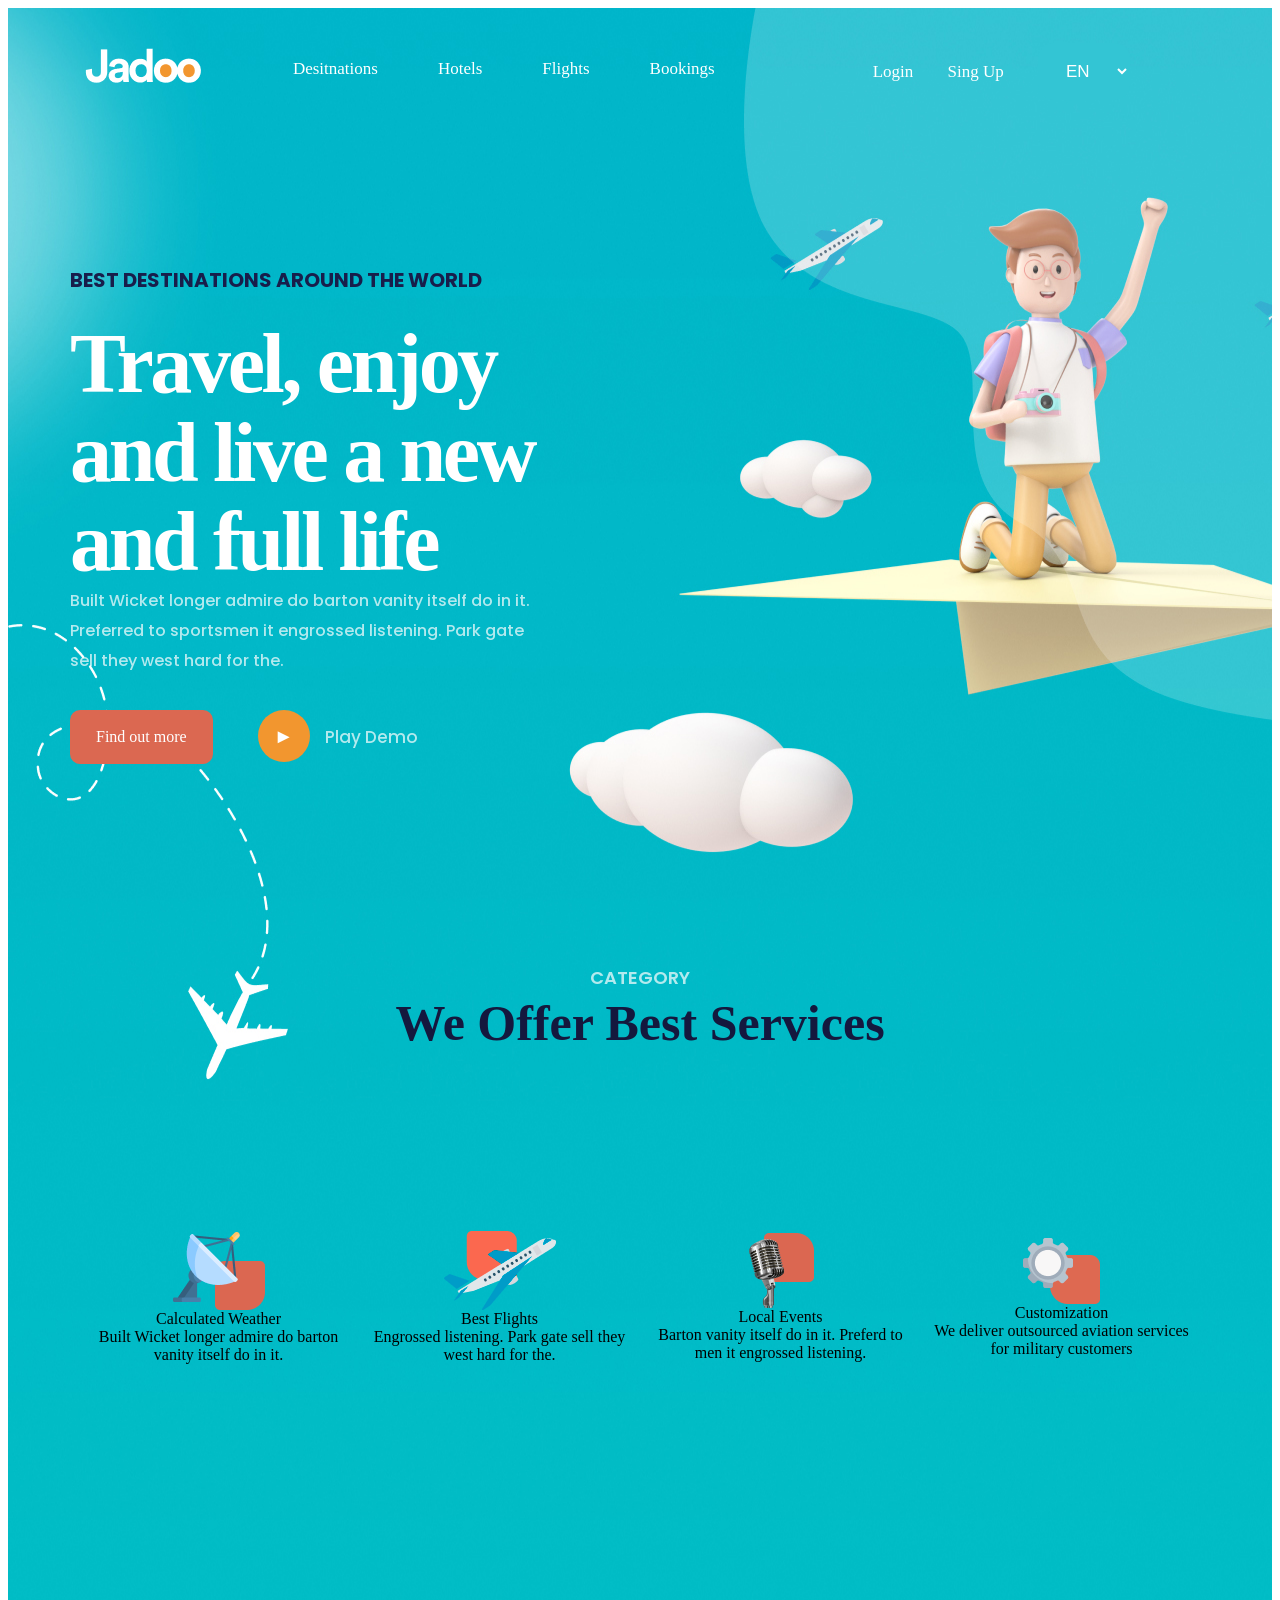
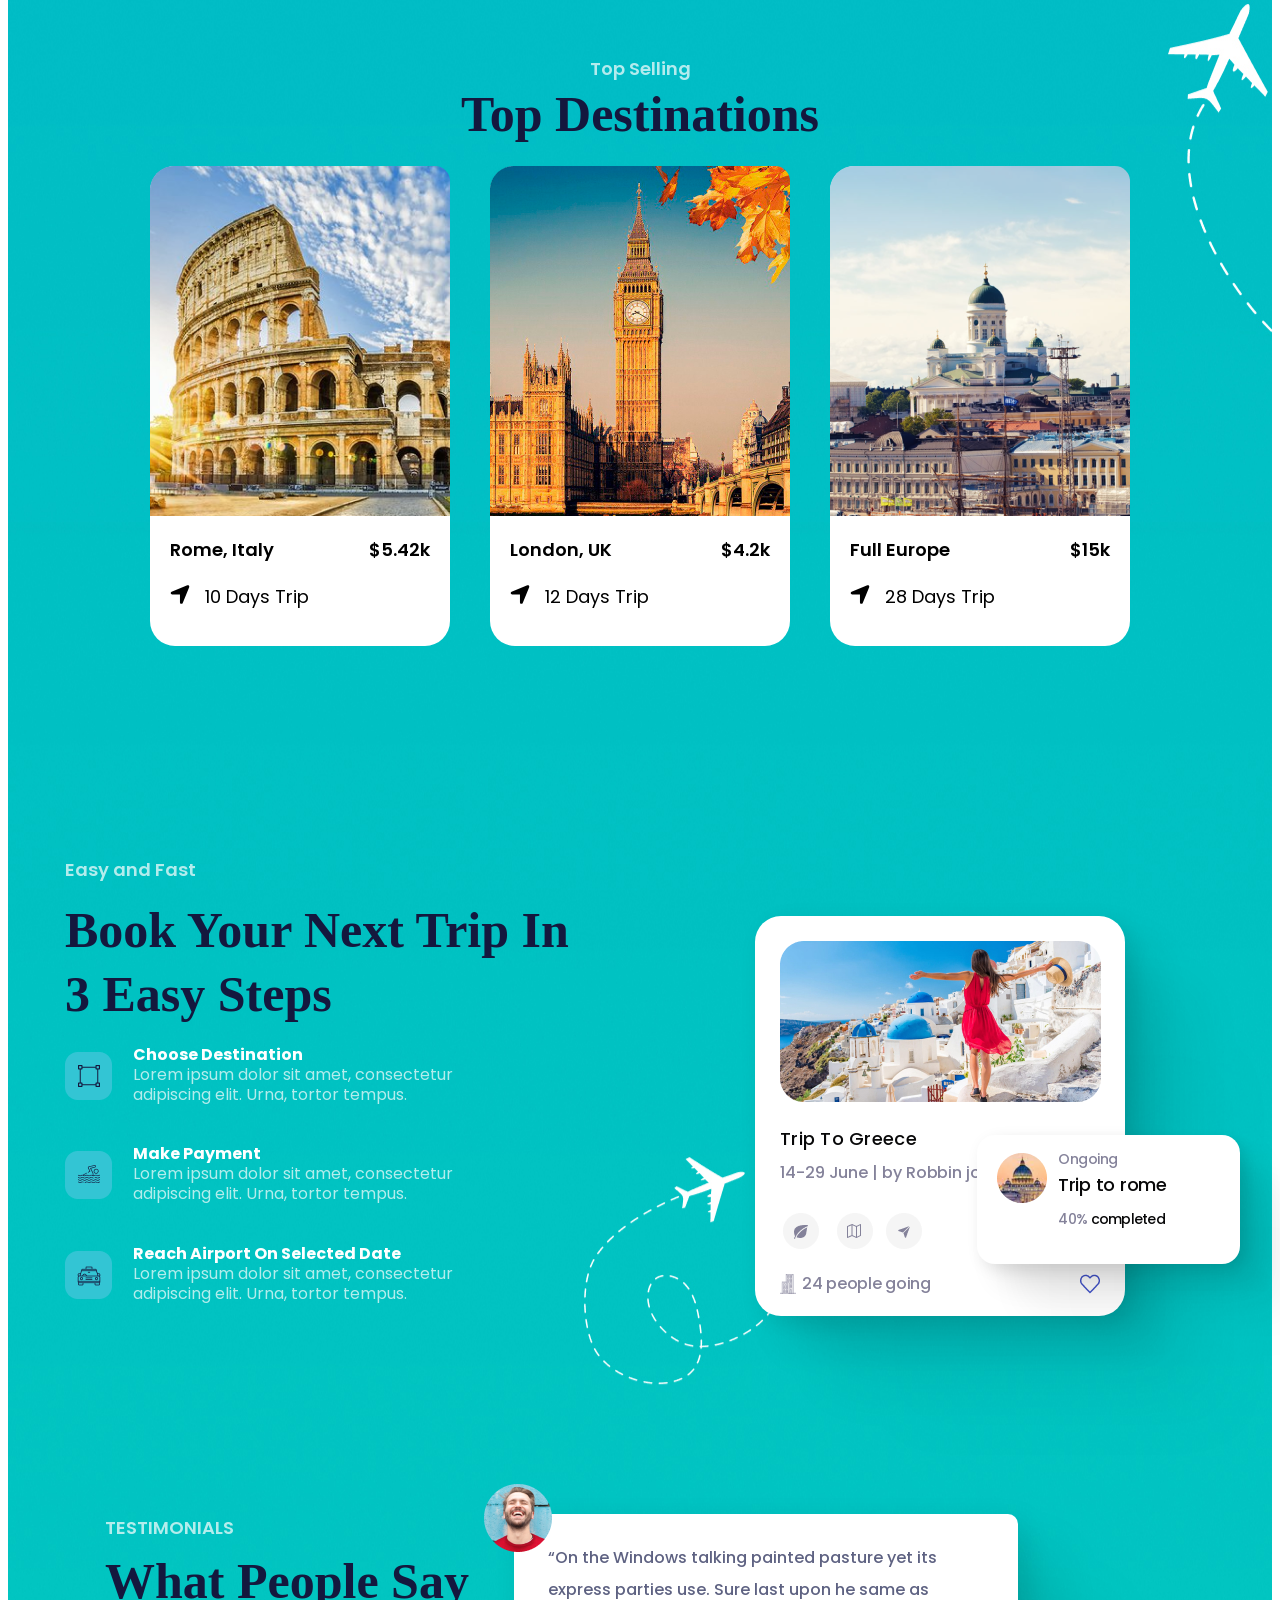
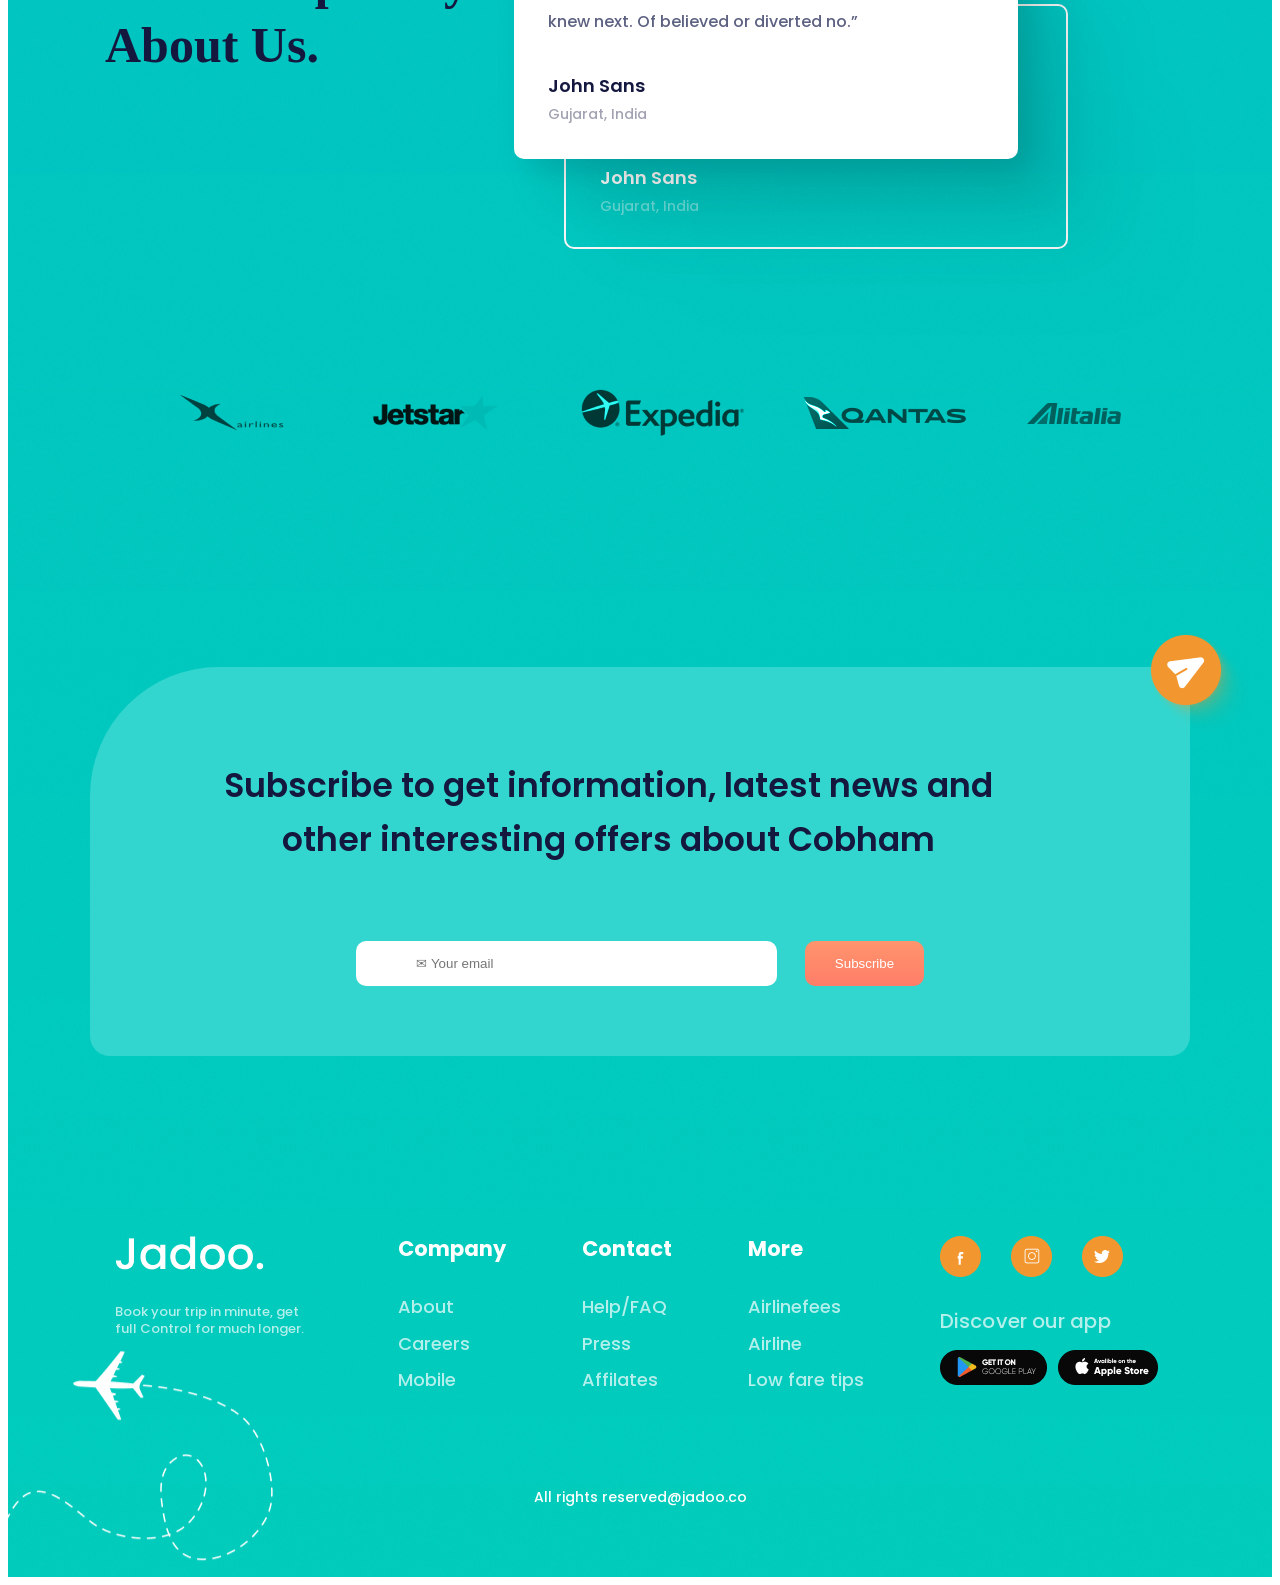
==== commit 23c98356: "1212" ====
--- a/index.html
+++ b/index.html
@@ -4,8 +4,9 @@
     <meta charset="UTF-8">
     <meta http-equiv="X-UA-Compatible" content="IE=edge">
     <meta name="viewport" content="width=device-width, initial-scale=1.0">
-    <title>Document</title>
+    <title>Jadoo Travel</title>
     <link rel="stylesheet" href="./css/main.css">
+    <link rel="icon" type="image/x-icon" href="./img/logo.png">
     <link rel="preconnect" href="https://fonts.googleapis.com">
     <link rel="preconnect" href="https://fonts.gstatic.com" crossorigin>
     <link href="https://fonts.googleapis.com/css2?family=Poppins:ital,wght@0,100;0,200;0,300;0,400;0,500;0,600;0,700;0,800;0,900;1,100;1,200;1,300;1,400;1,500;1,600;1,700;1,800;1,900&display=swap" rel="stylesheet">
@@ -50,7 +51,7 @@
                                 <a href="#">Find out more</a>
                             </div>
                             <div class="main-btn__play">
-                                <a href="#">&#9658</a>
+                                <a href="#">&#9658;</a>
                             </div>
                             <div class="main-btn__playDemo">
                                 <a href="#">Play Demo</a>
@@ -205,12 +206,12 @@
                         <div class="fb-img">
                             <img src="./img/fb-face.png" alt="">
                         </div>
-                        <div class="card-fb-border">
-                            <p class="card-fb__big-text">“On the Windows talking painted pasture yet its express parties use. Sure last upon he same as knew next. Of believed or diverted no.”</p>
-                            <h3 class="card-fb__name-text">John Sans</h3>
-                            <p class="card-fb__country-text">Gujarat, India</p>
-                        </div> 
-                    </div>
+                    </div>
+                    <div class="card-fb-border">
+                        <p class="card-fb__big-text">“On the Windows talking painted pasture yet its express parties use. Sure last upon he same as knew next. Of believed or diverted no.”</p>
+                        <h3 class="card-fb__name-text">John Sans</h3>
+                        <p class="card-fb__country-text">Gujarat, India</p>
+                    </div> 
                 </div>
             </section>
             <section>
@@ -234,7 +235,7 @@
                                 <form action="https://form.in.ua/echo" method="post">
                                     <div class="subscribe__formbox">
                                         <label>
-                                            <input class="enter_big" type="email" placeholder="&#128386 Your email">
+                                            <input class="enter_big" type="email" placeholder="	&#9993; Your email">
                                         </label>
                                         <button class="submit_big" type="submit">Subscribe</button>
                                     </div>
@@ -248,7 +249,9 @@
         <footer>
             <div class="footer-conteiner">
                 <div class="footer-logo">
-                    <img src="./img/JadooFooter..png" alt="">
+                    <a href="">
+                        <img src="./img/JadooFooter..png" alt="">
+                    </a>
                     <p class="f-text__left">Book your trip in minute, get full Control for much longer.</p>
                 </div>
                 <div class="f-center__about">
@@ -277,8 +280,12 @@
                     </div>
                     <p class="footer-right__text">Discover our app</p>
                     <div class="footer-download">
-                        <img src="./img/download1.png" alt="">
-                        <img src="./img/download2.png" alt="">
+                        <a href="#">
+                            <img src="./img/download1.png" alt="">
+                        </a>
+                        <a href="#">
+                            <img src="./img/download2.png" alt="">
+                        </a>
                     </div>
                 </div>
             </div>
--- a/css/main.css
+++ b/css/main.css
@@ -1,6 +1,6 @@
 *,
 *::before,
-*::after { box-sizing:border-box; }
+*::after { -webkit-box-sizing:border-box; box-sizing:border-box; }
 a { text-decoration:none; color:inherit; cursor:pointer; }
 button { background-color:transparent; color:inherit; border-width:0; padding:0; cursor:pointer; }
 figure{ margin:0; }
@@ -34,22 +34,27 @@
     max-width: 1140px;
     margin: 0 auto;
     padding: 0px 15px;
-    display: flex;
-    justify-content: space-between;
-
+    display: -webkit-box;
+    display: -ms-flexbox;
+    display: flex;
+    -webkit-box-pack: justify;
+        -ms-flex-pack: justify;
+            justify-content: space-between;
 }
 .logo {
     width: 115px;
     padding-top: 40px;
 }
 .nav-btn ul {
+    display: -webkit-box;
+    display: -ms-flexbox;
     display: flex;
 }
 .nav-btn li {
     padding: 50px 10px;
 }
 .nav-btn li a {
-    padding: 20px 20px 20px 40px;
+    padding: 20px;
     font-family: 'Google Sans';
     font-style: normal;
     font-weight: 400;
@@ -70,7 +75,12 @@
     color: #FFFFFF;
 }
 .nav-login a {
-    padding-right: 30px;
+    padding: 8px 15px;
+}
+.nav-login a:hover {
+    border: 1px solid #FFFFFF;
+    border-radius: 5px;
+    padding: 7px 14px;
 }
 .nav-login__lang {
     margin: -15px 15px;
@@ -85,9 +95,10 @@
     width: 100%;
     max-width: 1140px;
     margin: 0 auto;
-    display: flex;
-}
-
+    display: -webkit-box;
+    display: -ms-flexbox;
+    display: flex;
+}
 .conteiner-main .about-content__right {
     margin-top: -150px;
     margin-right: -150px;
@@ -95,7 +106,6 @@
 .about-content__left {
     width: 547px;
 }
-
 .about-content__left--p {
     font-family: 'Poppins';
     font-style: normal;
@@ -129,10 +139,14 @@
     opacity: 0.7;
 }
 .conteiner-main__btn {
+    display: -webkit-box;
+    display: -ms-flexbox;
     display: flex;
     margin-top: 34px;
 }
 .main-btn__find {
+    display: -webkit-box;
+    display: -ms-flexbox;
     display: flex;
     padding-right: 45px;
 }
@@ -142,27 +156,55 @@
     color: white;
     border-radius: 10px;
 }
+.main-btn__find a:hover {
+    background: #DB6851;
+    -webkit-box-shadow: 75px 75px 43px rgba(219, 104, 81, 0.03), 42px 42px 36px rgba(219, 104, 81, 0.1), 19px 19px 27px rgba(219, 104, 81, 0.17), 5px 5px 15px rgba(219, 104, 81, 0.2), 0px 0px 0px rgba(219, 104, 81, 0.2);
+            box-shadow: 75px 75px 43px rgba(219, 104, 81, 0.03), 42px 42px 36px rgba(219, 104, 81, 0.1), 19px 19px 27px rgba(219, 104, 81, 0.17), 5px 5px 15px rgba(219, 104, 81, 0.2), 0px 0px 0px rgba(219, 104, 81, 0.2);
+}
 .main-btn__play {
-    display: flex;
-    justify-content: center;
-    align-items: center;
+    display: -webkit-box;
+    display: -ms-flexbox;
+    display: flex;
+    -webkit-box-pack: center;
+        -ms-flex-pack: center;
+            justify-content: center;
+    -webkit-box-align: center;
+        -ms-flex-align: center;
+            align-items: center;
     background:#F2962F;
     width: 52px;
     height: 52px;
     border-radius: 50%;
 }
 .main-btn__play a {
-    display: flex;
-    justify-content: center;
-    align-items: center;
+    display: -webkit-box;
+    display: -ms-flexbox;
+    display: flex;
+    -webkit-box-pack: center;
+        -ms-flex-pack: center;
+            justify-content: center;
+    -webkit-box-align: center;
+        -ms-flex-align: center;
+            align-items: center;
     color:#fff; 
     font-size:20px
 }
+.main-btn__play:hover {
+    background: #F2962F;
+    -webkit-box-shadow: 25px 25px 14px rgba(242, 150, 47, 0.03), 14px 14px 12px rgba(242, 150, 47, 0.1), 6px 6px 9px rgba(242, 150, 47, 0.17), 2px 2px 5px rgba(242, 150, 47, 0.2), 0px 0px 0px rgba(242, 150, 47, 0.2);
+            box-shadow: 25px 25px 14px rgba(242, 150, 47, 0.03), 14px 14px 12px rgba(242, 150, 47, 0.1), 6px 6px 9px rgba(242, 150, 47, 0.17), 2px 2px 5px rgba(242, 150, 47, 0.2), 0px 0px 0px rgba(242, 150, 47, 0.2);
+}
 .main-btn__playDemo {
+    display: -webkit-box;
+    display: -ms-flexbox;
     display: flex;
     color: #fff;
-    justify-content: center;
-    align-items: center;
+    -webkit-box-pack: center;
+        -ms-flex-pack: center;
+            justify-content: center;
+    -webkit-box-align: center;
+        -ms-flex-align: center;
+            align-items: center;
     font-family: 'Poppins';
     font-weight: 500;
     font-size: 17px;
@@ -197,30 +239,50 @@
     color: #14183E;
 }
 .category-items {
-    display: flex;
-    justify-content: space-between;
+    display: -webkit-box;
+    display: -ms-flexbox;
+    display: flex;
+    -webkit-box-pack: justify;
+        -ms-flex-pack: justify;
+            justify-content: space-between;
     margin-top: 85px;
 }
 .category-items__block {
     width: 100%;
     max-width: 267px;
     height: 315px;
-    display: flex;
-    flex-direction: column;
-    justify-content: center;
-    align-items: center;
+    display: -webkit-box;
+    display: -ms-flexbox;
+    display: flex;
+    -webkit-box-orient: vertical;
+    -webkit-box-direction: normal;
+        -ms-flex-direction: column;
+            flex-direction: column;
+    -webkit-box-pack: center;
+        -ms-flex-pack: center;
+            justify-content: center;
+    -webkit-box-align: center;
+        -ms-flex-align: center;
+            align-items: center;
     text-align: center;
 }
 .category-items__block:hover {
-    transition-duration: .4s;
+    -webkit-transition-duration: .4s;
+         -o-transition-duration: .4s;
+            transition-duration: .4s;
     background-color: #fff;
     border-radius: 10px;
-    box-shadow: 98px 98px 55px rgba(0, 0, 0, 0.01), 55px 55px 47px rgba(0, 0, 0, 0.05), 24px 24px 35px rgba(0, 0, 0, 0.09), 6px 6px 19px rgba(0, 0, 0, 0.1), 0px 0px 0px rgba(0, 0, 0, 0.1);
+    -webkit-box-shadow: 98px 98px 55px rgba(0, 0, 0, 0.01), 55px 55px 47px rgba(0, 0, 0, 0.05), 24px 24px 35px rgba(0, 0, 0, 0.09), 6px 6px 19px rgba(0, 0, 0, 0.1), 0px 0px 0px rgba(0, 0, 0, 0.1);
+            box-shadow: 98px 98px 55px rgba(0, 0, 0, 0.01), 55px 55px 47px rgba(0, 0, 0, 0.05), 24px 24px 35px rgba(0, 0, 0, 0.09), 6px 6px 19px rgba(0, 0, 0, 0.1), 0px 0px 0px rgba(0, 0, 0, 0.1);
     border-radius: 36px;
 }
 .category-items__country {
-    display: flex;
-    justify-content: center;
+    display: -webkit-box;
+    display: -ms-flexbox;
+    display: flex;
+    -webkit-box-pack: center;
+        -ms-flex-pack: center;
+            justify-content: center;
 }
 .card {
     background: white;
@@ -244,14 +306,20 @@
     background-image: url('../img/country-three.png');
 }
 .card_description {
-    display: flex;
-    justify-content: space-between;
+    display: -webkit-box;
+    display: -ms-flexbox;
+    display: flex;
+    -webkit-box-pack: justify;
+        -ms-flex-pack: justify;
+            justify-content: space-between;
     margin: 20px;
     font-family: poppins;
     font-size: 18px;
     font-weight: 600;
 }
 .trip_description {
+    display: -webkit-box;
+    display: -ms-flexbox;
     display: flex;
     margin: 20px;
     font-family: poppins;
@@ -263,8 +331,12 @@
     margin-right: 15px;
 }
 .conteiner-trip {
-    display: flex;
-    justify-content: space-between;
+    display: -webkit-box;
+    display: -ms-flexbox;
+    display: flex;
+    -webkit-box-pack: justify;
+        -ms-flex-pack: justify;
+            justify-content: space-between;
     width: 100%;
     max-width: 1180px;
     margin: 190px auto;
@@ -280,7 +352,6 @@
     text-align: left;
     color: #FFFFFF;
     opacity: 0.7;
-
 }
 .trip-about h3 {
     font-family: 'Volkhov';
@@ -298,11 +369,14 @@
 }
 .trip__top {
     width: 511px;
-
 }
 .warp-info {
-    display: flex;
-    align-items: center;
+    display: -webkit-box;
+    display: -ms-flexbox;
+    display: flex;
+    -webkit-box-align: center;
+        -ms-flex-align: center;
+            align-items: center;
 }
 .warp-info div {
     margin-top: 4px;
@@ -318,8 +392,6 @@
     line-height: 124.5%;
     color: #FFFFFF;
     text-align: left;
-
-
 }
 .warp-info p {
     font-family: 'Poppins';
@@ -338,12 +410,16 @@
     width: 370px;
     height: 400px;
     background-color: #fff;
-    box-shadow: 124px 124px 70px rgba(0, 0, 0, 0.01), 70px 70px 59px rgba(0, 0, 0, 0.05), 31px 31px 44px rgba(0, 0, 0, 0.09), 8px 8px 24px rgba(0, 0, 0, 0.1), 0px 0px 0px rgba(0, 0, 0, 0.1);
+    -webkit-box-shadow: 124px 124px 70px rgba(0, 0, 0, 0.01), 70px 70px 59px rgba(0, 0, 0, 0.05), 31px 31px 44px rgba(0, 0, 0, 0.09), 8px 8px 24px rgba(0, 0, 0, 0.1), 0px 0px 0px rgba(0, 0, 0, 0.1);
+            box-shadow: 124px 124px 70px rgba(0, 0, 0, 0.01), 70px 70px 59px rgba(0, 0, 0, 0.05), 31px 31px 44px rgba(0, 0, 0, 0.09), 8px 8px 24px rgba(0, 0, 0, 0.1), 0px 0px 0px rgba(0, 0, 0, 0.1);
     border-radius: 26px;
 }
 .trip-img__top {
-    display: flex;
-    justify-content: space-around;
+    display: -webkit-box;
+    display: -ms-flexbox;
+    display: flex;
+    -ms-flex-pack: distribute;
+        justify-content: space-around;
     padding-top: 25px;
 }
 .trip-text-top {
@@ -373,10 +449,13 @@
     margin-left: 28px;
 }
 .trip-button {
+    display: -webkit-box;
+    display: -ms-flexbox;
     display: flex;
     margin-top: 21px;
-    justify-content: space-between;
-
+    -webkit-box-pack: justify;
+        -ms-flex-pack: justify;
+            justify-content: space-between;
 }
 .card-img-button {
     margin-left: 25px;
@@ -396,20 +475,26 @@
 }
 .trip-comment {
     position: absolute;
+    display: -webkit-box;
+    display: -ms-flexbox;
     display: flex;
     left: 222px;
     top: 219px;
     width: 263px;
     height: 129px;
     background: #FFFFFF;
-    box-shadow: 82px 82px 46px rgba(0, 0, 0, 0.01), 46px 46px 39px rgba(0, 0, 0, 0.05), 20px 20px 29px rgba(0, 0, 0, 0.09), 5px 5px 16px rgba(0, 0, 0, 0.1), 0px 0px 0px rgba(0, 0, 0, 0.1);
+    -webkit-box-shadow: 82px 82px 46px rgba(0, 0, 0, 0.01), 46px 46px 39px rgba(0, 0, 0, 0.05), 20px 20px 29px rgba(0, 0, 0, 0.09), 5px 5px 16px rgba(0, 0, 0, 0.1), 0px 0px 0px rgba(0, 0, 0, 0.1);
+            box-shadow: 82px 82px 46px rgba(0, 0, 0, 0.01), 46px 46px 39px rgba(0, 0, 0, 0.05), 20px 20px 29px rgba(0, 0, 0, 0.09), 5px 5px 16px rgba(0, 0, 0, 0.1), 0px 0px 0px rgba(0, 0, 0, 0.1);
     border-radius: 18px;
-
 }
 .comment-text {
-    display: flex;
-    flex-direction: column;
-
+    display: -webkit-box;
+    display: -ms-flexbox;
+    display: flex;
+    -webkit-box-orient: vertical;
+    -webkit-box-direction: normal;
+        -ms-flex-direction: column;
+            flex-direction: column;
 }
 .comment-img {
     margin-top: 18px;
@@ -447,6 +532,8 @@
     margin-top: 14px;
 }
 .conteiner-feedback {
+    display: -webkit-box;
+    display: -ms-flexbox;
     display: flex;
     width: 100%;
     max-width: 1100px;
@@ -482,13 +569,15 @@
     max-width: 504px;
     height: 245px;
     background: #FFFFFF;
-    box-shadow: 157px 157px 89px rgba(0, 0, 0, 0.01), 88px 88px 75px rgba(0, 0, 0, 0.05), 39px 39px 55px rgba(0, 0, 0, 0.09), 10px 10px 30px rgba(0, 0, 0, 0.1), 0px 0px 0px rgba(0, 0, 0, 0.1);
+    -webkit-box-shadow: 157px 157px 89px rgba(0, 0, 0, 0.01), 88px 88px 75px rgba(0, 0, 0, 0.05), 39px 39px 55px rgba(0, 0, 0, 0.09), 10px 10px 30px rgba(0, 0, 0, 0.1), 0px 0px 0px rgba(0, 0, 0, 0.1);
+            box-shadow: 157px 157px 89px rgba(0, 0, 0, 0.01), 88px 88px 75px rgba(0, 0, 0, 0.05), 39px 39px 55px rgba(0, 0, 0, 0.09), 10px 10px 30px rgba(0, 0, 0, 0.1), 0px 0px 0px rgba(0, 0, 0, 0.1);
     border-radius: 10px;
 }
 .card-fb__big-text {
     padding-top: 28px;
     padding-left: 34px;
-    width: 410px;
+    margin-right: 65px;
+    width: 450px;
     font-family: 'Poppins';
     font-style: normal;
     font-weight: 500;
@@ -523,15 +612,14 @@
     left: -30px;
 }
 .card-fb-border {
-    position: absolute;
+    position: relative;
     z-index: 2;
     top: 90px;
-    left: 50px;
+    right: 454px;
     width: 100%;
     max-width: 504px;
     height: 245px;
     border: 2px solid #F7F7F7;
-    filter: drop-shadow(0px 100px 80px rgba(0, 0, 0, 0.02)) drop-shadow(0px 64.8148px 46.8519px rgba(0, 0, 0, 0.0151852)) drop-shadow(0px 38.5185px 25.4815px rgba(0, 0, 0, 0.0121481)) drop-shadow(0px 20px 13px rgba(0, 0, 0, 0.01)) drop-shadow(0px 8.14815px 6.51852px rgba(0, 0, 0, 0.00785185)) drop-shadow(0px 1.85185px 3.14815px rgba(0, 0, 0, 0.00481481));
     border-radius: 10px;
 }
 .card-fb-border .card-fb__name-text {
@@ -541,9 +629,15 @@
     color: #FFFFFF;
 }
 .conteiner-logobrend {
-    display: flex;
-    align-items: center;
-    justify-content: space-evenly;
+    display: -webkit-box;
+    display: -ms-flexbox;
+    display: flex;
+    -webkit-box-align: center;
+        -ms-flex-align: center;
+            align-items: center;
+    -webkit-box-pack: space-evenly;
+        -ms-flex-pack: space-evenly;
+            justify-content: space-evenly;
     width: 100%;
     max-width: 1110px;
     margin: 0 auto;
@@ -552,11 +646,11 @@
 }
 .wrapper {
     display: block;
+    width: 100%;
     max-width: 1100px;
     position: relative;
     margin: 0 auto;
 }
-
 .subscribe__image {
     position: absolute;
     right: -65px;
@@ -594,19 +688,22 @@
 .submit_big {
     color: white;
     padding: 15px 30px;
+    background: -webkit-gradient(linear, left top, left bottom, from(#FF946D), to(#FF7D68));
+    background: -o-linear-gradient(top, #FF946D 0%, #FF7D68 100%);
     background: linear-gradient(180deg, #FF946D 0%, #FF7D68 100%);
     border-radius: 10px;
 }
 .footer-conteiner {
-    display: flex;
-    justify-content: space-between;
+    display: -webkit-box;
+    display: -ms-flexbox;
+    display: flex;
+    -webkit-box-pack: justify;
+        -ms-flex-pack: justify;
+            justify-content: space-between;
     width: 100%;
     max-width: 1080px;
     margin: 0 auto;
     padding: 180px 15px 0px;
-}
-.footer-logo {
-
 }
 .f-text__left {
     width: 207px;
@@ -640,18 +737,25 @@
     color: #FFFFFF;
     opacity: 0.7;
     margin-bottom: 14px;
+    display: -webkit-box;
+    display: -ms-flexbox;
     display: flex;
 }
 .footer-center__text:hover {
     color: #000;
-    transition-duration: .9s;
-}
-.footer-right {
+    -webkit-transition-duration: .9s;
+         -o-transition-duration: .9s;
+            transition-duration: .9s;
 
 }
 .footer-social img {
     margin-right: 26px;
-
+}
+.footer-social img:hover {
+    border-radius: 50%;
+    background: #F2962F;
+    -webkit-box-shadow: 14px 14px 8px rgba(242, 150, 47, 0.03), 8px 8px 7px rgba(242, 150, 47, 0.1), 4px 4px 5px rgba(242, 150, 47, 0.17), 1px 1px 3px rgba(242, 150, 47, 0.2), 0px 0px 0px rgba(242, 150, 47, 0.2);
+            box-shadow: 14px 14px 8px rgba(242, 150, 47, 0.03), 8px 8px 7px rgba(242, 150, 47, 0.1), 4px 4px 5px rgba(242, 150, 47, 0.17), 1px 1px 3px rgba(242, 150, 47, 0.2), 0px 0px 0px rgba(242, 150, 47, 0.2);
 }
 .footer-right__text{
     margin-top: 28px;
@@ -684,3 +788,101 @@
     margin-top: 84px;
     padding-bottom: 70px;
 }
+@media (max-width: 1250px) {
+
+    .nav-login {
+        display: -webkit-box;
+        display: -ms-flexbox;
+        display: flex;
+        -webkit-box-align: center;
+            -ms-flex-align: center;
+                align-items: center;
+        -webkit-box-orient: vertical;
+        -webkit-box-direction: normal;
+            -ms-flex-direction: column;
+                flex-direction: column;
+        padding: 20px;
+    }
+    .nav-login a {
+        margin-bottom: 25px;
+    }
+    .subscribe__image {
+        right: 0px;
+        top: 0px;
+    }
+    .trip-comment {
+        left: 0px;
+        top: 80px;
+    }
+
+}
+
+@media (max-width: 1020px) {
+    .card-fb-border {
+        right: 540px;
+    }
+    .card-button-text {
+        margin-right: 106px;
+    }
+}
+@media (max-width: 970px) {
+
+    .conteiner-feedback {
+        -webkit-box-orient: vertical;
+        -webkit-box-direction: normal;
+            -ms-flex-direction: column;
+                flex-direction: column;
+        -webkit-box-align: center;
+            -ms-flex-align: center;
+                align-items: center;
+    }
+    .card-fb-border {
+        right: 0px;
+    }
+}
+@media (max-width: 870px) {
+
+    .card-fb-border {
+        top: 90px;
+    }
+    .conteiner-trip {
+        -webkit-box-orient: vertical;
+        -webkit-box-direction: normal;
+            -ms-flex-direction: column;
+                flex-direction: column;
+        -webkit-box-align: center;
+            -ms-flex-align: center;
+                align-items: center;
+    }
+    .trip-comment {
+        left: 222px;
+        top: 219px;
+    }
+    .conteiner-nav {
+        -webkit-box-orient: vertical;
+        -webkit-box-direction: normal;
+            -ms-flex-direction: column;
+                flex-direction: column;
+        -webkit-box-align: center;
+            -ms-flex-align: center;
+                align-items: center;
+    }
+    .conteiner-logobrend {
+        -webkit-box-orient: vertical;
+        -webkit-box-direction: normal;
+            -ms-flex-direction: column;
+                flex-direction: column;
+        -webkit-box-align: center;
+            -ms-flex-align: center;
+                align-items: center;
+    }
+    .footer-conteiner {
+        -webkit-box-orient: vertical;
+        -webkit-box-direction: normal;
+            -ms-flex-direction: column;
+                flex-direction: column;
+        -webkit-box-align: center;
+            -ms-flex-align: center;
+                align-items: center;
+    }
+}
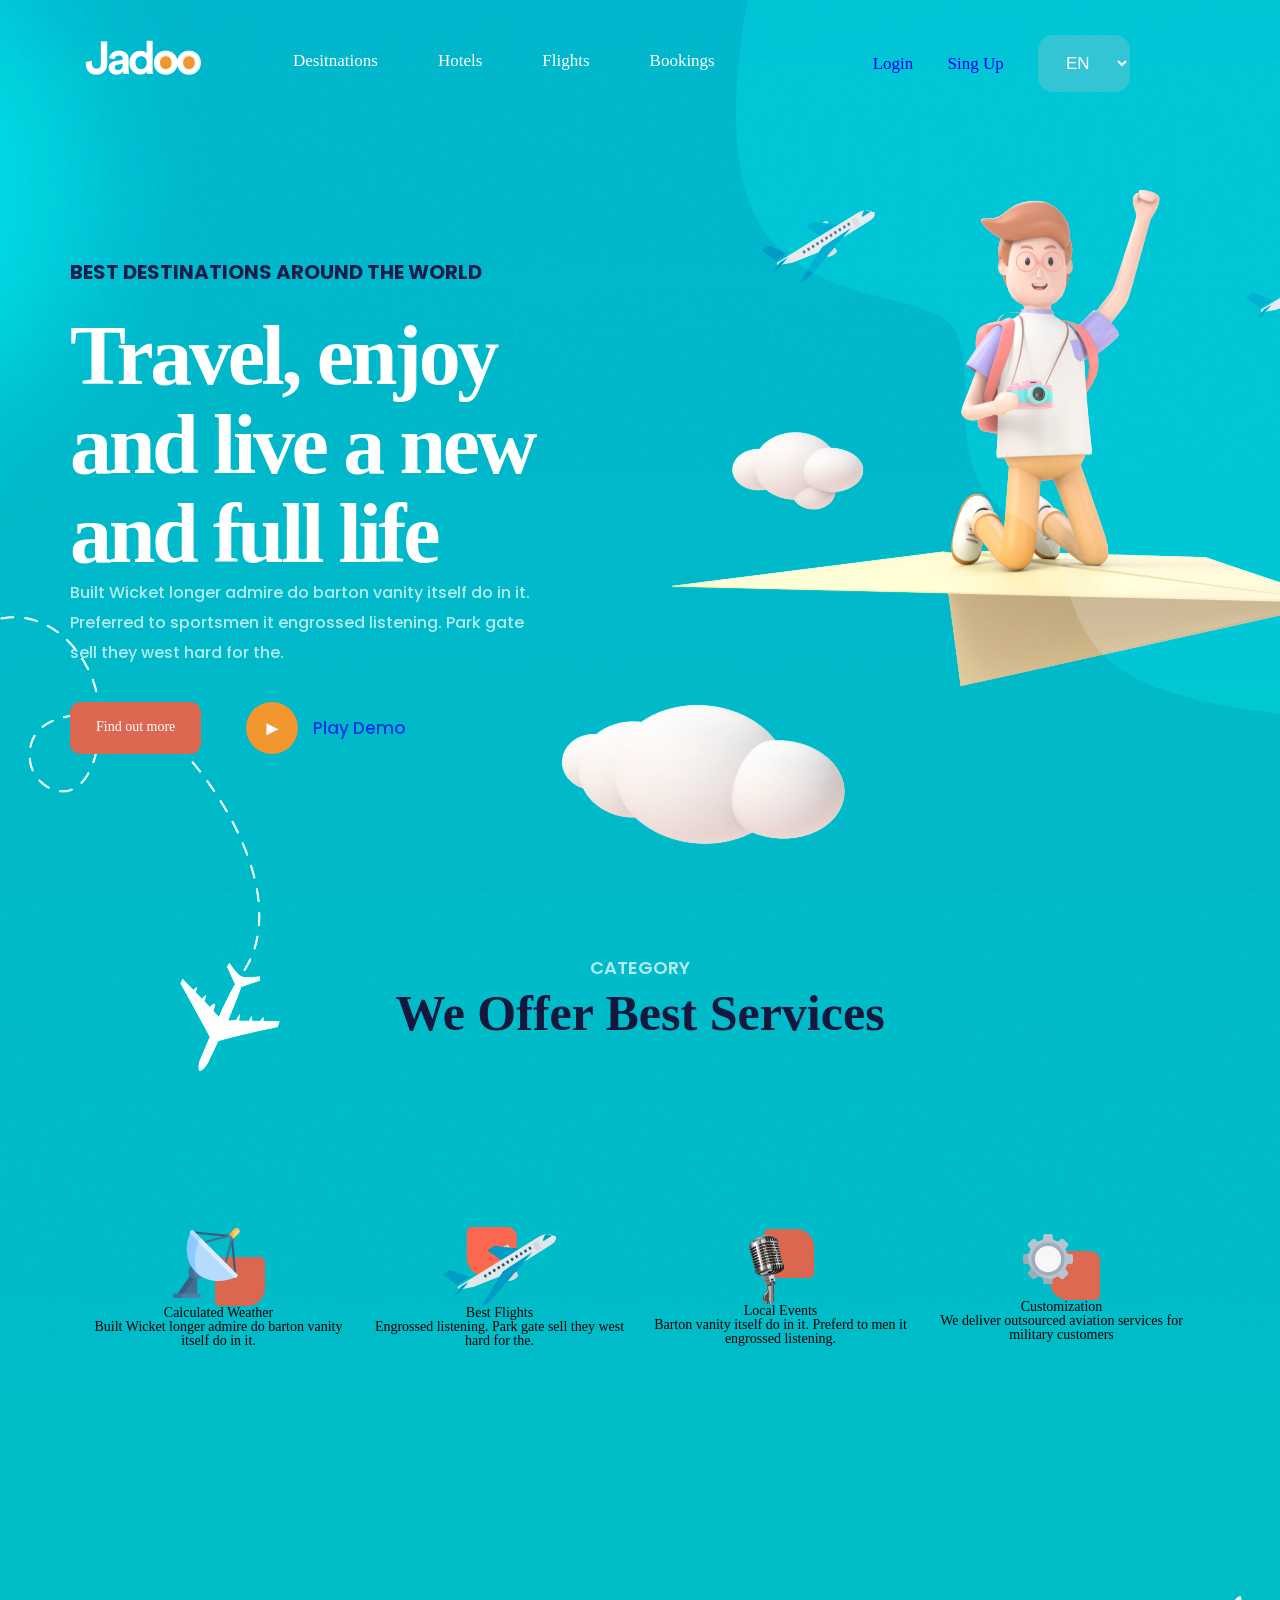
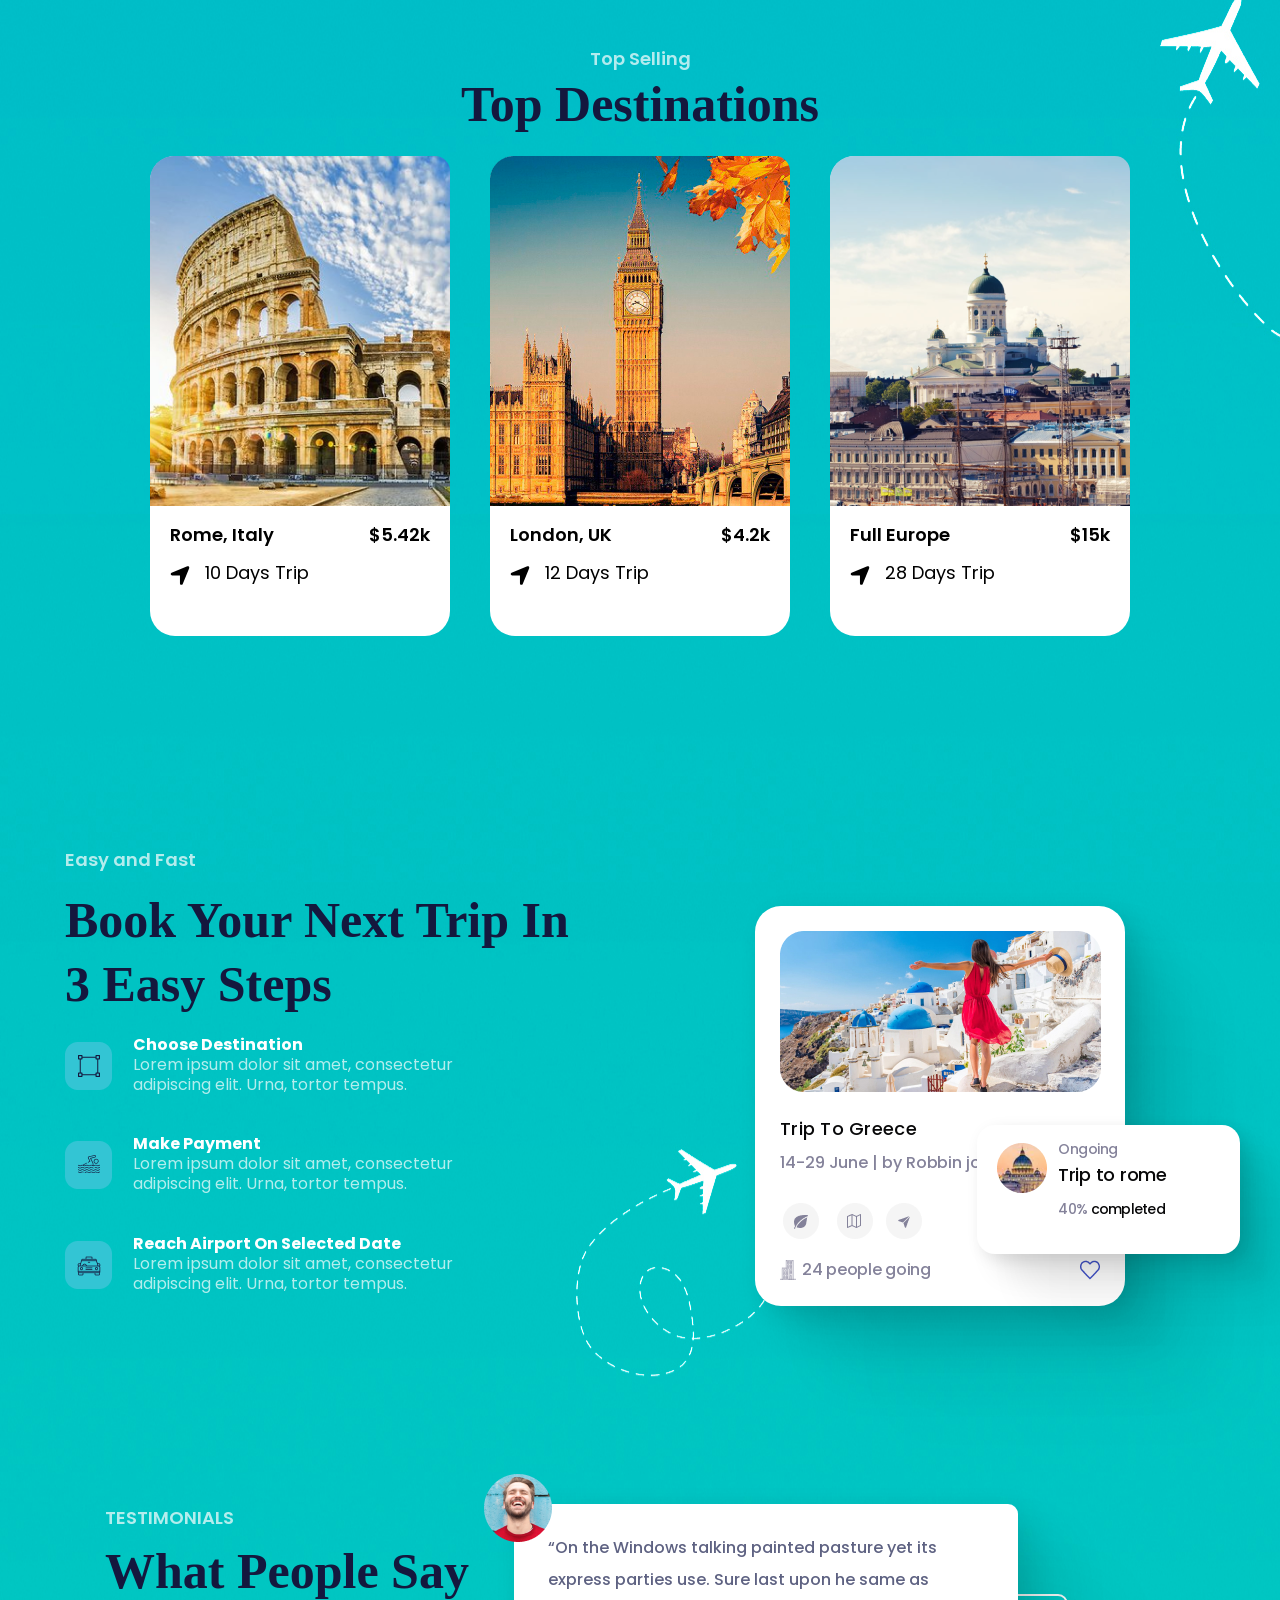
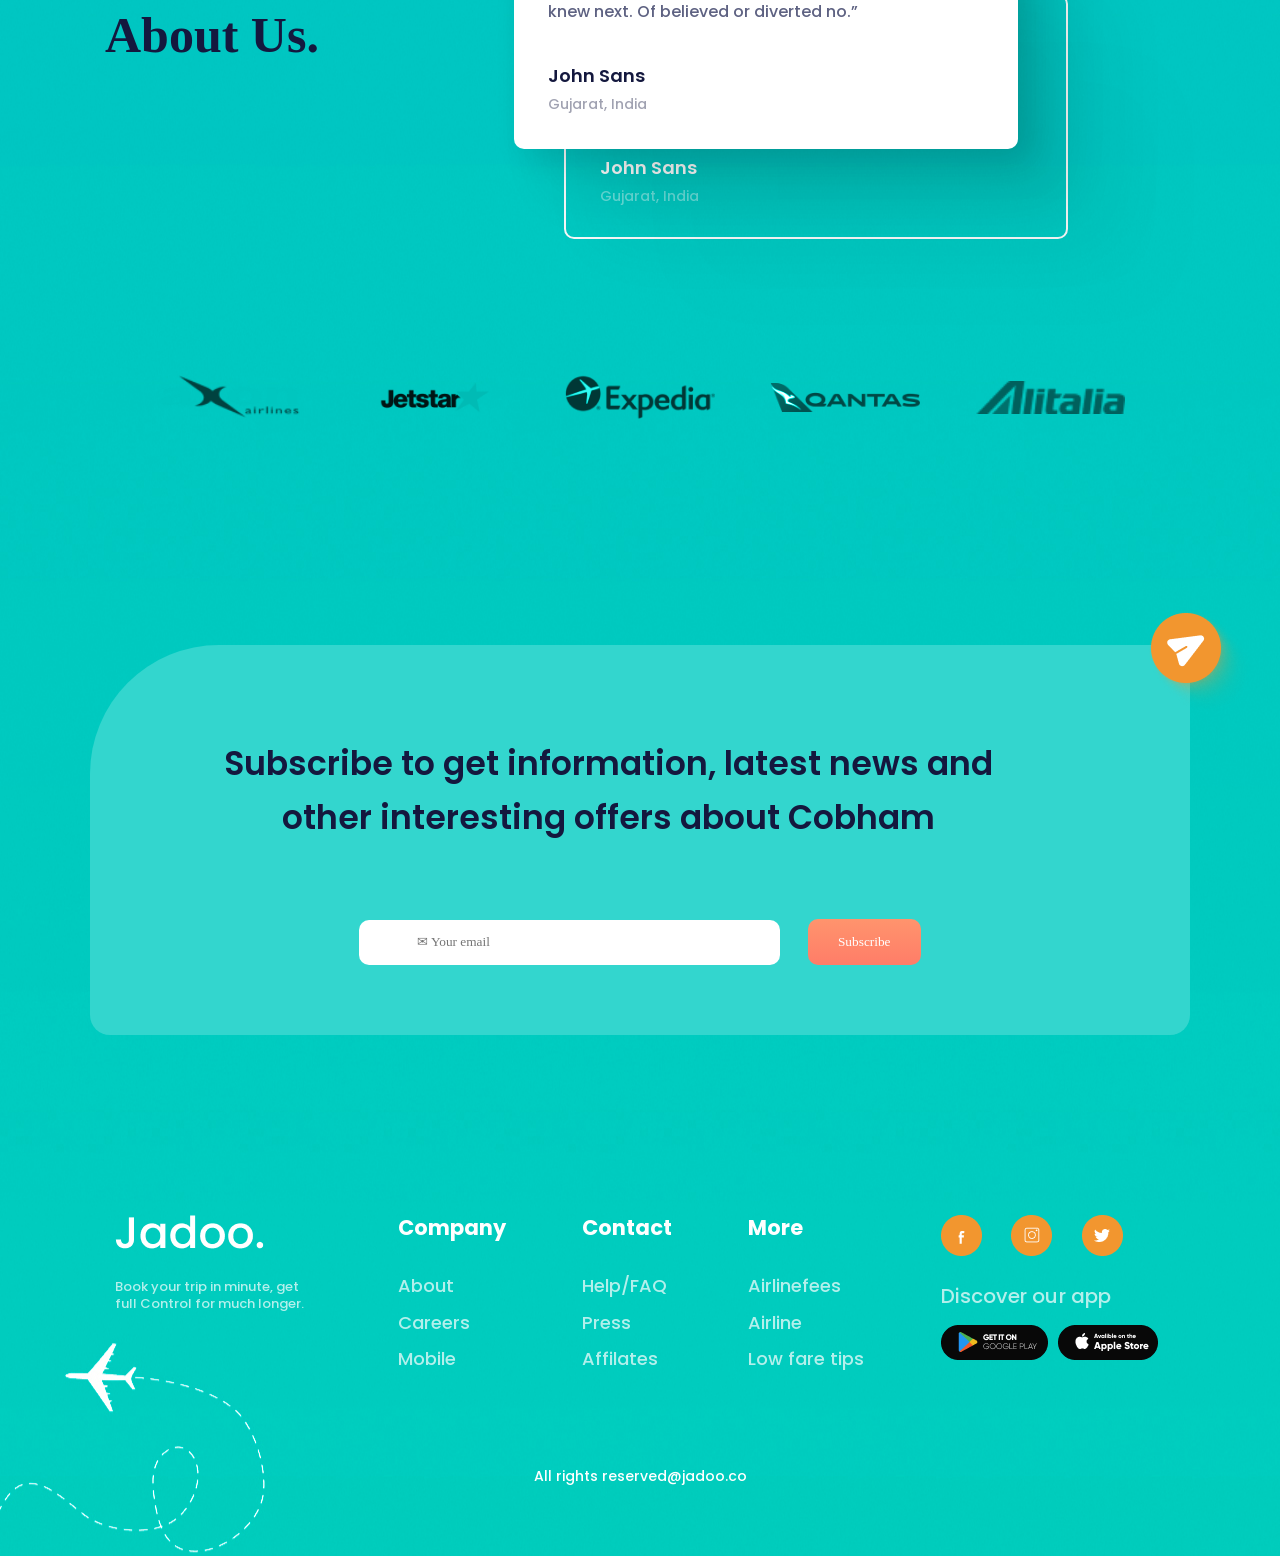
==== commit 803532b1: "1112223334" ====
--- a/index.html
+++ b/index.html
@@ -6,6 +6,7 @@
     <meta name="viewport" content="width=device-width, initial-scale=1.0">
     <title>Jadoo Travel</title>
     <link rel="stylesheet" href="./css/main.css">
+    <link rel="stylesheet" href="./css/normalize.css">
     <link rel="icon" type="image/x-icon" href="./img/logo.png">
     <link rel="preconnect" href="https://fonts.googleapis.com">
     <link rel="preconnect" href="https://fonts.gstatic.com" crossorigin>
--- a/css/main.css
+++ b/css/main.css
@@ -1,21 +1,9 @@
-*,
-*::before,
-*::after { -webkit-box-sizing:border-box; box-sizing:border-box; }
-a { text-decoration:none; color:inherit; cursor:pointer; }
-button { background-color:transparent; color:inherit; border-width:0; padding:0; cursor:pointer; }
-figure{ margin:0; }
-ul, ol, dd { margin:0; padding:0; list-style:none; }
-h1, h2, h3, h4, h5, h6 { margin:0; font-size:inherit; font-weight:inherit; }
-p { margin:0; }
-cite { font-style:normal; }
-fieldset { border-width:0; padding:0; margin:0; }
-
 .global-bg {
     width: 100%;
     max-width: 1440px;
     margin: 0 auto;
     padding: 0px 15px;
-    background-image: url(../img/globalbg.jpg);
+    background-image: url(../img/bg-big.jpg);
 }
 .conteiner-bg__nav {
     width: 100%;
@@ -644,6 +632,9 @@
     padding: 173px 15px;
     mix-blend-mode: luminosity;
 }
+.conteiner-logobrend img {
+    width: 150px;
+}
 .wrapper {
     display: block;
     width: 100%;
@@ -688,8 +679,8 @@
 .submit_big {
     color: white;
     padding: 15px 30px;
+    background: -o-linear-gradient(top, #FF946D 0%, #FF7D68 100%);
     background: -webkit-gradient(linear, left top, left bottom, from(#FF946D), to(#FF7D68));
-    background: -o-linear-gradient(top, #FF946D 0%, #FF7D68 100%);
     background: linear-gradient(180deg, #FF946D 0%, #FF7D68 100%);
     border-radius: 10px;
 }
@@ -715,9 +706,6 @@
     line-height: 124.5%;
     color: #FFFFFF;
     opacity: 0.7;
-}
-.f-center__about {
-
 }
 .footer-center__top {
     font-family: 'Poppins';
@@ -788,8 +776,30 @@
     margin-top: 84px;
     padding-bottom: 70px;
 }
-@media (max-width: 1250px) {
+@media (max-width: 1230px) {
+    .trip-comment {
+        left: 0px;
+        top: 80px;
+    }
+    .nav-login {
+        padding-right: 0px;
+    }
+    .subscribe__image {
+        right: 0px;
+        top: 0px;
+    }
+    .about-content__left--s {
+        opacity: 1;
+        text-shadow: 0px 0px 5px #000;
+    }
+}
+@media (max-width: 1180px) {
+    .nav-login a {
+        margin-bottom: 25px;
+    }
+}
 
+@media (max-width: 1030px) {
     .nav-login {
         display: -webkit-box;
         display: -ms-flexbox;
@@ -803,18 +813,6 @@
                 flex-direction: column;
         padding: 20px;
     }
-    .nav-login a {
-        margin-bottom: 25px;
-    }
-    .subscribe__image {
-        right: 0px;
-        top: 0px;
-    }
-    .trip-comment {
-        left: 0px;
-        top: 80px;
-    }
-
 }
 
 @media (max-width: 1020px) {
@@ -826,7 +824,6 @@
     }
 }
 @media (max-width: 970px) {
-
     .conteiner-feedback {
         -webkit-box-orient: vertical;
         -webkit-box-direction: normal;
@@ -841,9 +838,8 @@
     }
 }
 @media (max-width: 870px) {
-
-    .card-fb-border {
-        top: 90px;
+    .about-content__left--h {
+        text-shadow: 0px 0px 5px #000;
     }
     .conteiner-trip {
         -webkit-box-orient: vertical;
@@ -885,4 +881,268 @@
             -ms-flex-align: center;
                 align-items: center;
     }
+    .card_description {
+        font-size: 13px;
+    }
+    .trip_description {
+        font-size: 15px;
+    }
+    .category-items__country {
+        -webkit-box-pack: center;
+            -ms-flex-pack: center;
+                justify-content: center;
+        -webkit-box-orient: vertical;
+        -webkit-box-direction: normal;
+            -ms-flex-direction: column;
+                flex-direction: column;
+        -webkit-box-align: center;
+            -ms-flex-align: center;
+                align-items: center;
+    }
+    .footer-center__top {
+        display: -webkit-box;
+        display: -ms-flexbox;
+        display: flex;
+        -webkit-box-pack: center;
+            -ms-flex-pack: center;
+                justify-content: center;
+    }
+    .footer-center__text {
+        display: -webkit-box;
+        display: -ms-flexbox;
+        display: flex;
+        -webkit-box-pack: center;
+            -ms-flex-pack: center;
+                justify-content: center;
+    }
+    .footer-logo {
+        display: -webkit-box;
+        display: -ms-flexbox;
+        display: flex;
+        -webkit-box-orient: vertical;
+        -webkit-box-direction: normal;
+            -ms-flex-direction: column;
+                flex-direction: column;
+        -webkit-box-align: center;
+            -ms-flex-align: center;
+                align-items: center;
+        text-align: center;
+        margin-bottom: 20px;
+    }
+    .footer-right {
+        display: -webkit-box;
+        display: -ms-flexbox;
+        display: flex;
+        -webkit-box-orient: vertical;
+        -webkit-box-direction: normal;
+            -ms-flex-direction: column;
+                flex-direction: column;
+        -webkit-box-align: center;
+            -ms-flex-align: center;
+                align-items: center;
+    }
+    .footer-social img {
+        margin: 10px;
+    }
+    .footer-right__text {
+        margin-top: 16px;
+        margin-bottom: 16px;
+    }
+}
+@media (max-width: 650px) {
+    .category-items {
+        -webkit-box-orient: vertical;
+        -webkit-box-direction: normal;
+            -ms-flex-direction: column;
+                flex-direction: column;
+        -webkit-box-align: center;
+            -ms-flex-align: center;
+                align-items: center;
+    }
+    .trip-about p {
+        margin-left: 15px;
+    }
+    .trip-about h3 {
+        margin-left: 15px;
+    }
+    .trip-about__warp {
+        margin-left: 15px;
+    }
+}
+@media (max-width: 520px) {
+    .category-items {
+        margin-top: 5px;
+    }
+    .category-about p {
+        margin-top: 5px;
+    }
+    .nav-btn li {
+        padding: 20px 10px;
+    }
+    .main-btn__find {
+        padding-right: 0px;
+    }
+    .main-btn__playDemo {
+        padding-left: 0px;
+    }
+    .main-btn__play {
+        margin: 15px;
+    }
+    .about-content__left--h {
+        font-size: 45px;
+        line-height: 55px;
+    }
+    .trip__top {
+        width: 295px;
+        margin: 0 auto;
+    }
+    .trip-comment {
+        left: -35px;
+        top: 58px;
+        width: 235px;
+    }
+    .trip-button {
+        -webkit-box-align: center;
+            -ms-flex-align: center;
+                align-items: center;
+        margin-top: 33px;
+    }
+    .card-button-text {
+        margin: 0 auto;
+    }
+    .card-fb__big-text {
+        width: 310px;
+    }
+    .enter_big {
+        width: 260px;
+        padding-left: 0px;
+        margin-left: 13px;
+    }
+    .submit_big {
+        margin-top: 10px;
+        margin-left: 90px;
+    }
+    .subscribe__formbox {
+        padding-bottom: 30px;
+    }
+    .about-content__left {
+        width: 310px;
+    }
+    .about-content__left--s {
+        width: 245px;
+    }
+    .about-content__left--p {
+        width: 285px;
+    }
+    .nav-btn ul {
+        -ms-flex-line-pack: center;
+            align-content: center;
+        -webkit-box-orient: vertical;
+        -webkit-box-direction: normal;
+            -ms-flex-direction: column;
+                flex-direction: column;
+        -webkit-box-align: center;
+            -ms-flex-align: center;
+                align-items: center;
+    }
+    .conteiner-main__btn {
+        margin-top: 77px;
+        -webkit-box-orient: vertical;
+        -webkit-box-direction: normal;
+            -ms-flex-direction: column;
+                flex-direction: column;
+        -webkit-box-align: center;
+            -ms-flex-align: center;
+                align-items: center;
+    }
+    .card {
+        width: 250px;
+    }
+    .category-about h3 {
+        font-size: 40px;
+    }
+    .conteiner-trip {
+        margin: 0 auto;
+    }
+    .trip-about p {
+        text-align: center;
+        width: 275px;
+        opacity: 1;
+        text-shadow: 0px 0px 5px #000;
+    }
+    .trip-about h3 {
+        text-align: center;
+        font-size: 15px;
+        text-shadow: 0px 0px 5px #000;
+        margin-bottom: 10px;
+    }
+    .warp-info {
+        -webkit-box-orient: vertical;
+        -webkit-box-direction: normal;
+            -ms-flex-direction: column;
+                flex-direction: column;
+        -webkit-box-align: center;
+            -ms-flex-align: center;
+                align-items: center;
+        -ms-flex-line-pack: center;
+            align-content: center;
+    }
+    .trip-img {
+        margin-right: 0px;
+        width: 290px;
+    }
+    .trip-img__top {
+        -webkit-box-orient: vertical;
+        -webkit-box-direction: normal;
+            -ms-flex-direction: column;
+                flex-direction: column;
+    }
+    .feedback__big-text {
+        width: 280px;
+    }
+    .card-feedback {
+        margin-top: 30px;
+    }
+    .card-fb__big-text {
+        width: 220px;
+        font-size: 9px;
+        line-height: 20px;
+    }
+    .subscribe__title {
+        padding: 78px 5px 2px 25px;
+        font-size: 19px;
+        line-height: 37px;
+        font-weight: 200;
+    }
+    .footer-conteiner {
+        padding: 19px 15px 0px;
+    }
+    .conteiner-logobrend {
+        padding-top: 80px;
+        padding-bottom: 20px;
+    }
+    .trip-about__warp {
+        width: 315px;
+        margin-left: 0px;
+    }
+    .warp-info div {
+        margin-left: 0px;
+    }
+    .trip-about p {
+        margin-left: 0px;
+    }
+    .trip-about h3 {
+        margin-left: 0px;
+    }
+    .f-text__left {
+        opacity: 1;
+        text-shadow: 0px 0px 5px #000;
+    }
+    .footer-center__top {
+        text-shadow: 0px 0px 5px #000;
+    }
+    .footer-center__text {
+        text-shadow: 0px 0px 5px #000;
+        opacity: 1;
+    }
 }
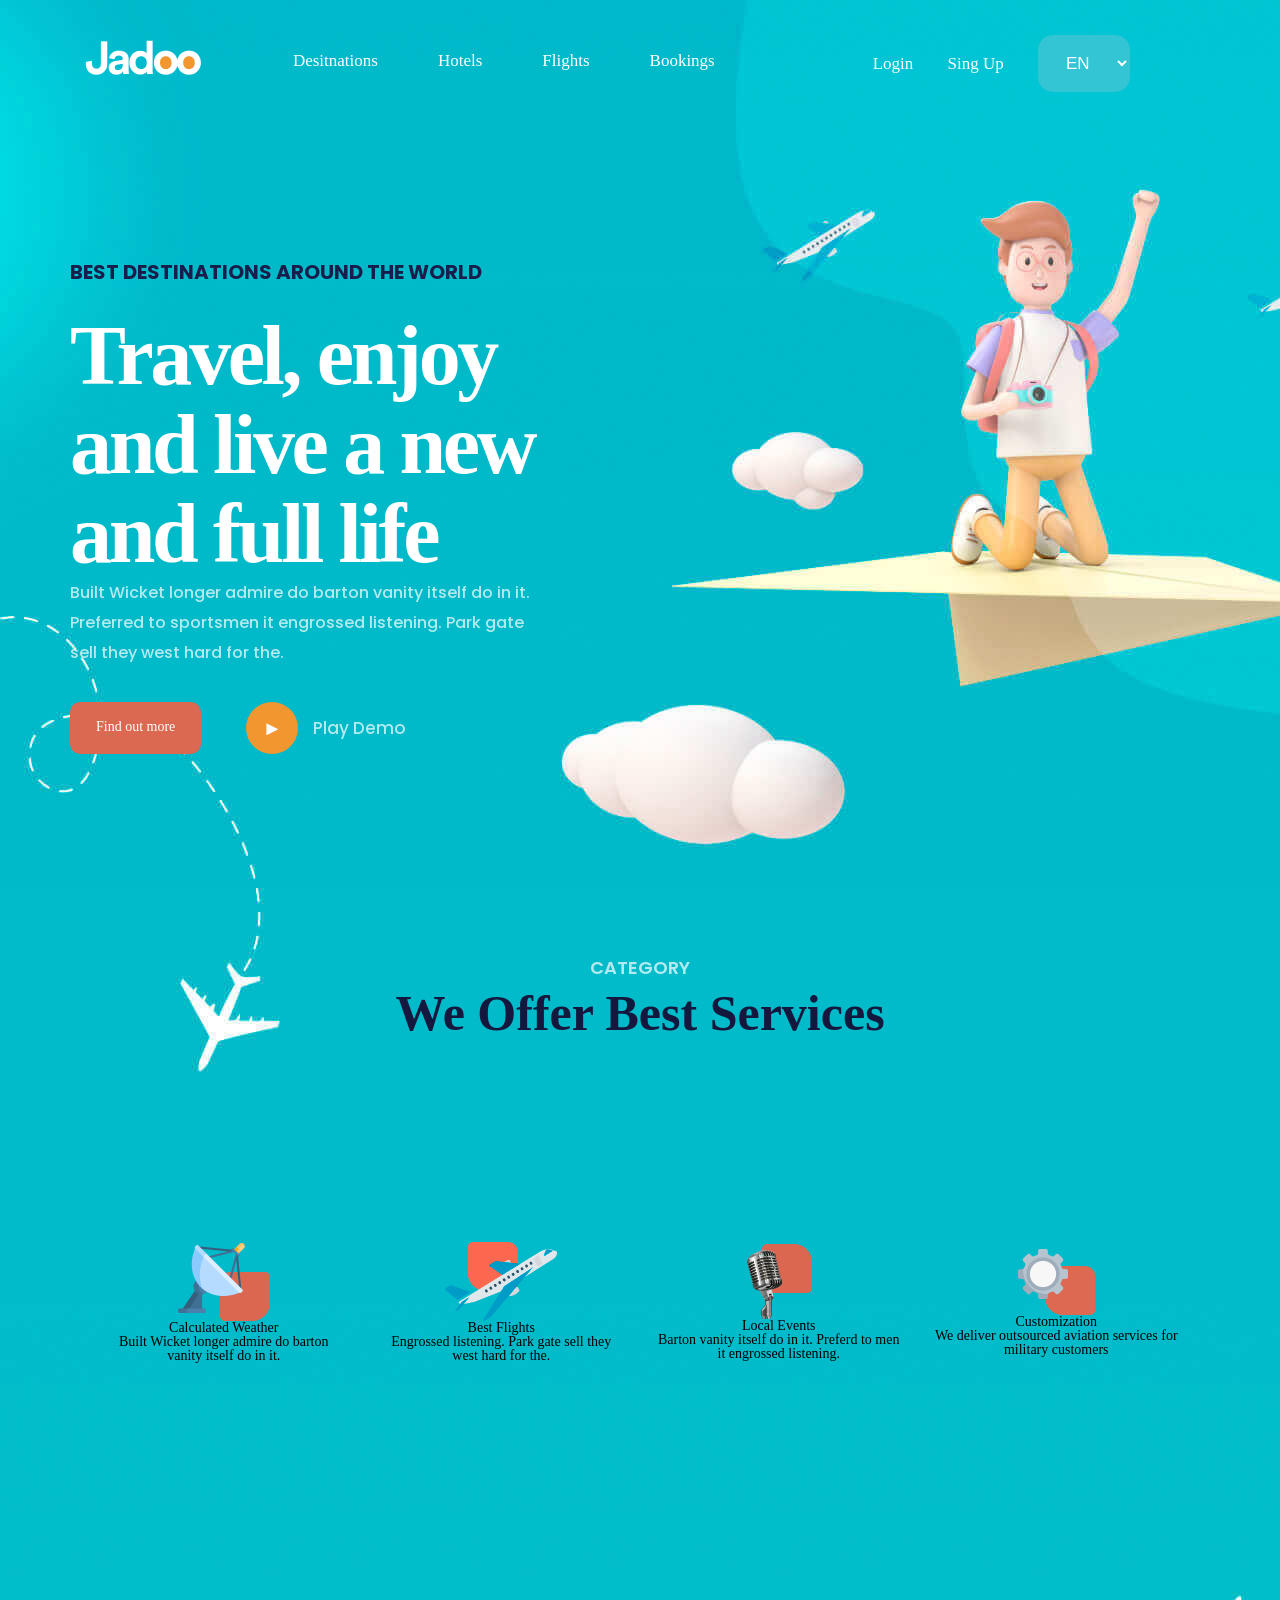
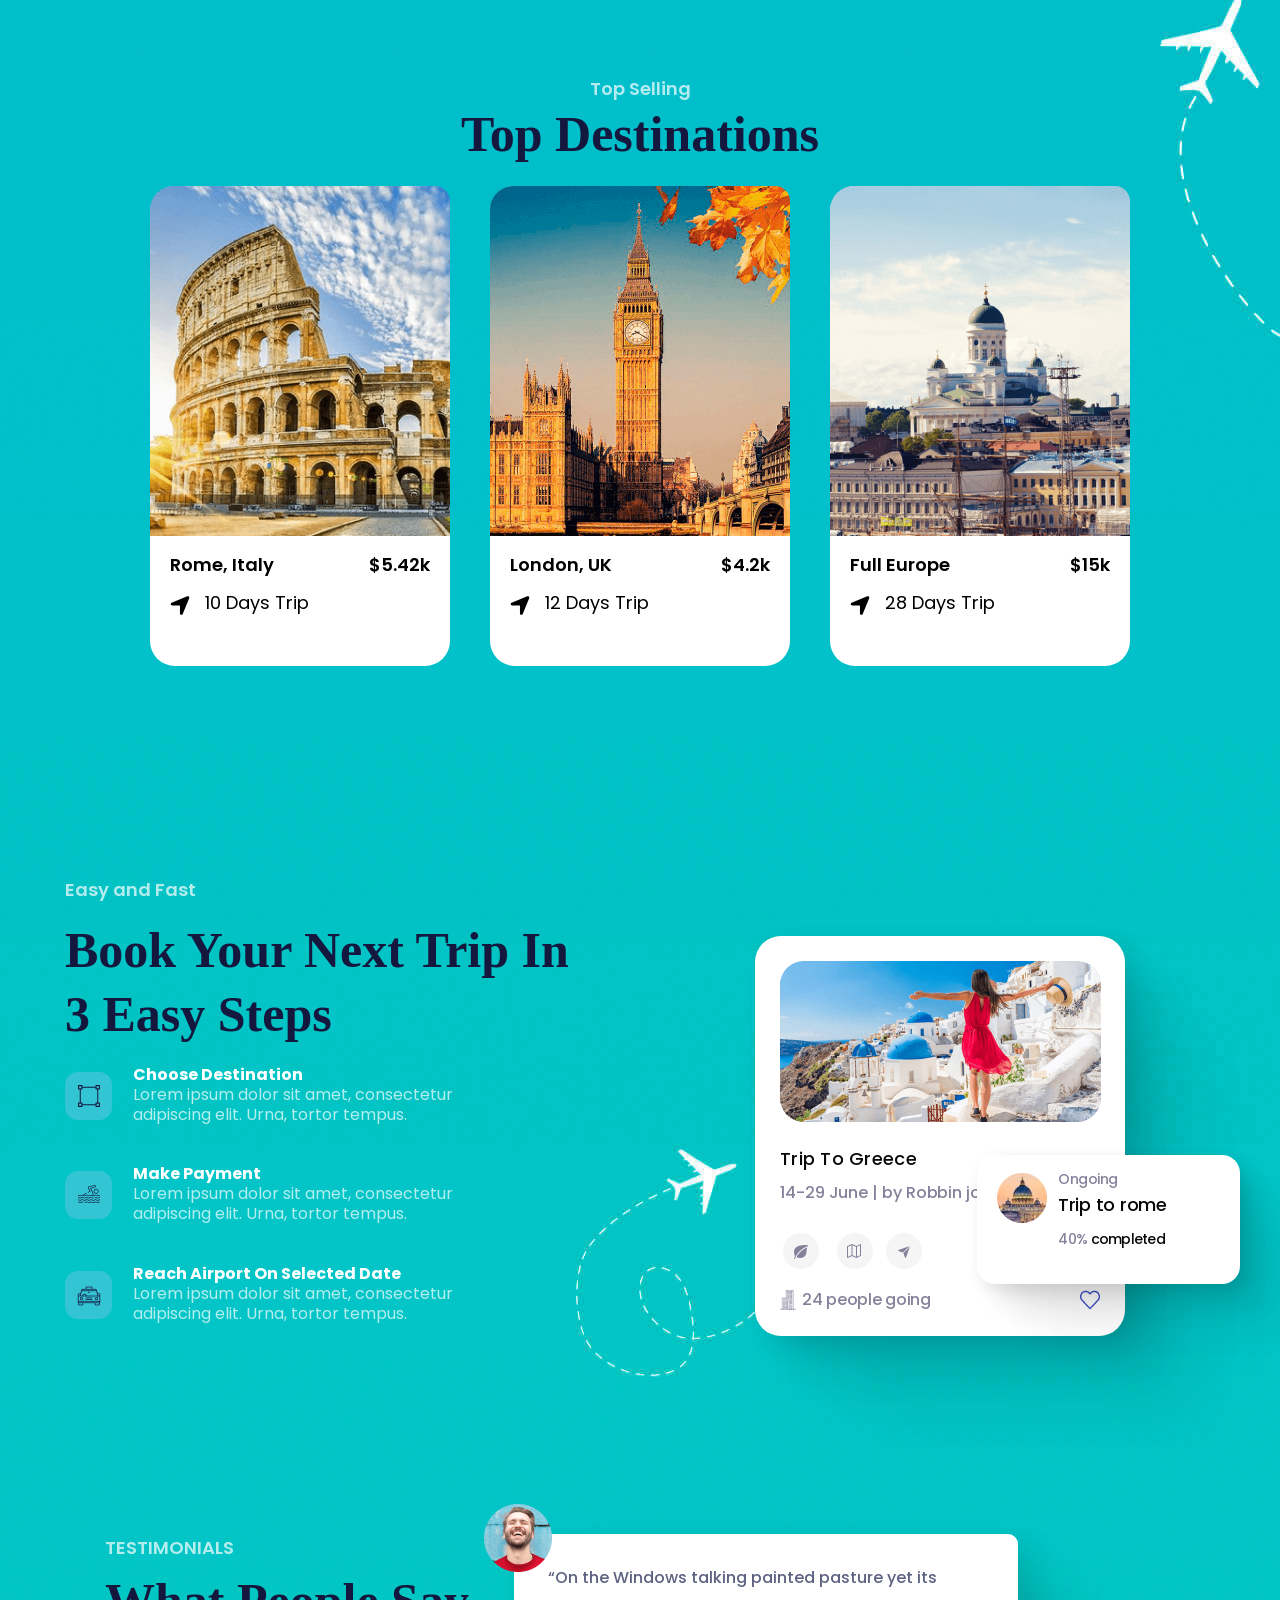
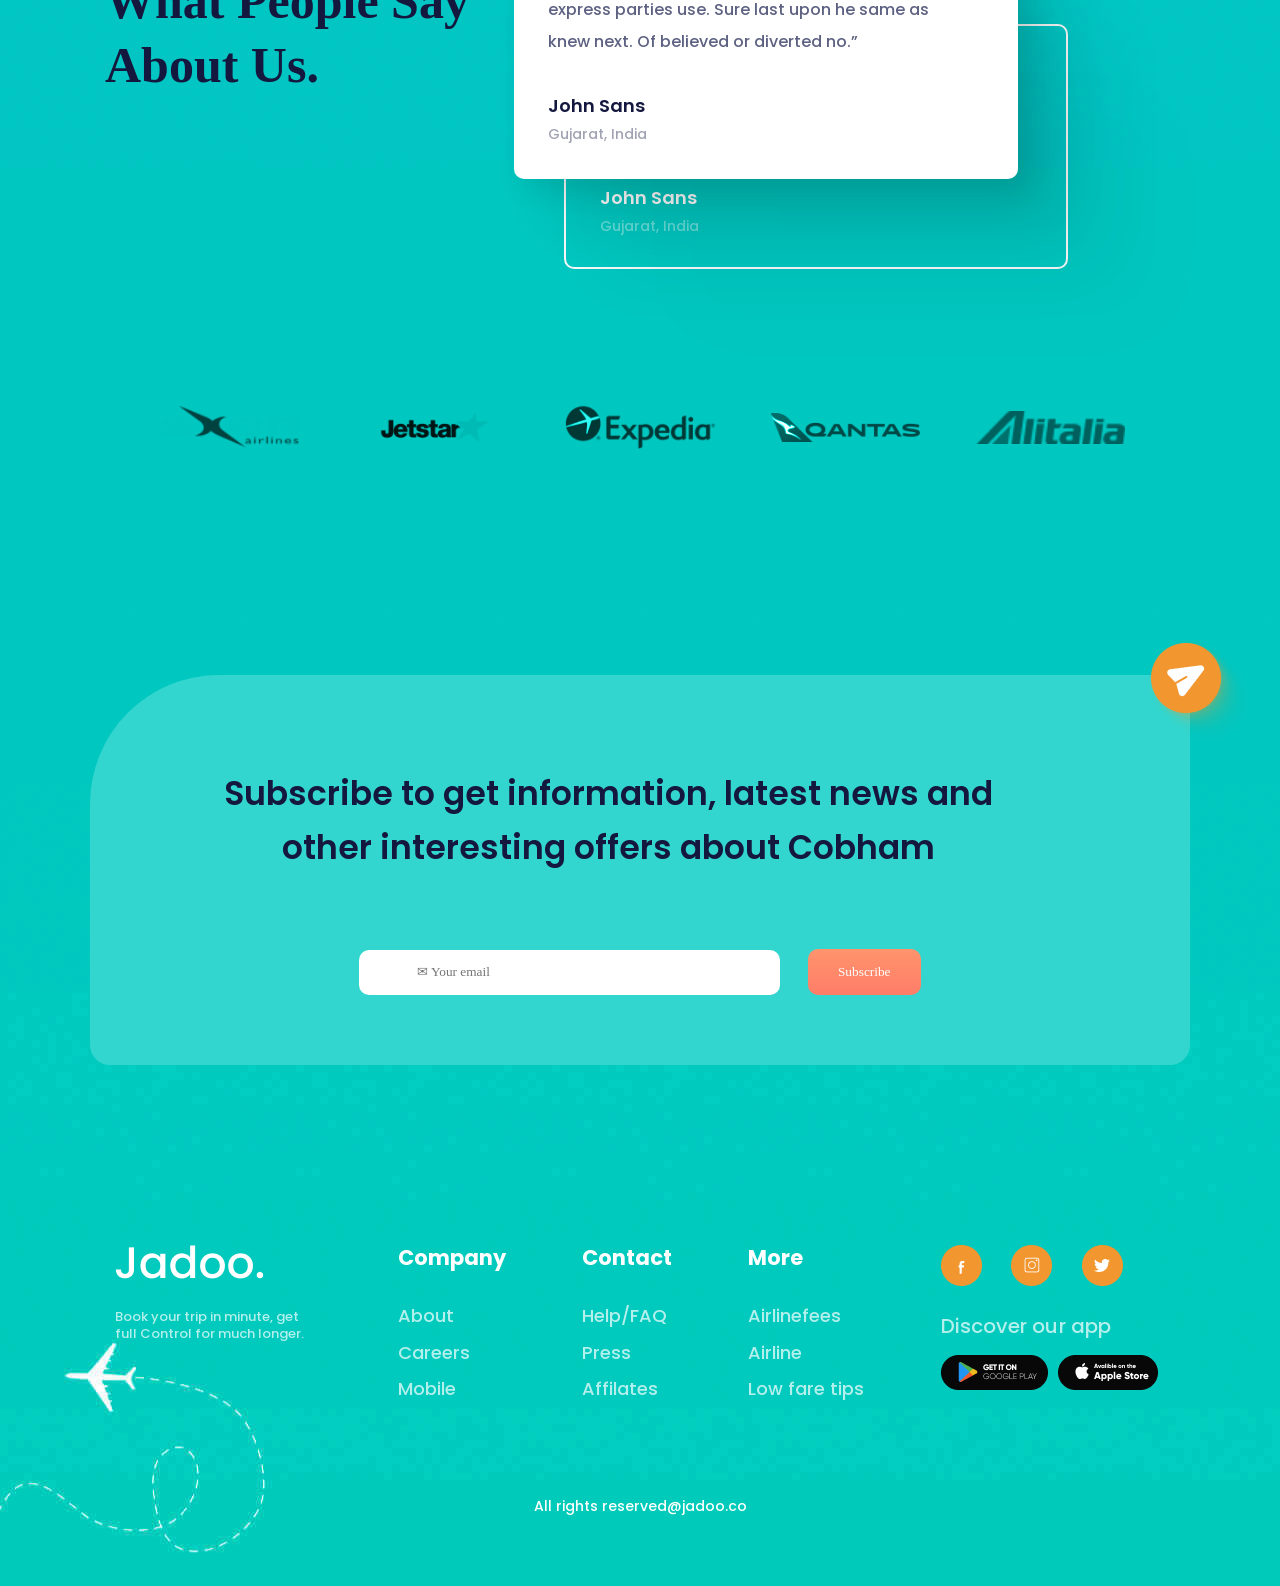
==== commit 3534fdb1: "pre" ====
--- a/index.html
+++ b/index.html
@@ -4,6 +4,41 @@
     <meta charset="UTF-8">
     <meta http-equiv="X-UA-Compatible" content="IE=edge">
     <meta name="viewport" content="width=device-width, initial-scale=1.0">
+    <meta name="robots" content="index, follow">
+    <meta name="robots" content="noindex, nofollow">
+    <meta name="author" content="Владимир Пушкарь">
+    <meta name="description" content="Travel">
+    <meta name="keywords" content="Travel, fly, country, weekend">
+    <meta name="viewport" content="width=device-width, initial-scale=1.0">
+    <meta name="apple-mobile-web-app-title" content="Jadoo Travel">
+    <meta name="apple-mobile-web-app-capable" content="yes">
+    <meta name="apple-mobile-web-app-status-bar-style" content="black">
+    <meta name="format-detection" content="telephone=no">
+    <meta name="application-name" content="Jadoo Travel">
+    <meta name="mobile-web-app-capable" content="yes">
+    <meta name="theme-color" content="#33c5d4">
+    <meta property="og:title" content="Jadoo Travel">
+    <meta property="og:type" content="movie">
+    <meta property="og:url" content="http://www.imdb.com/title/tt0117500/">
+    <meta property="og:image" content="http://ia.media-imdb.com/rock.jpg">
+    <meta property="og:site_name" content="IMDb">
+    <meta property="og:description" content="Travel, fly, country, weekend">
+    <meta property="og:video" content="http://example.com/awesome.swf">
+    <meta property="og:video:height" content="640">
+    <meta property="og:video:width" content="385">
+    <meta property="og:video:type" content="application/x-shockwave-flash">
+    <meta property="og:video" content="http://example.com/html5.mp4">
+    <meta property="og:video:type" content="video/mp4">
+    <meta property="og:video" content="http://example.com/fallback.vid">
+    <meta property="og:video:type" content="text/html">
+    <meta property="og:audio" content="http://example.com/amazing.mp3">
+    <meta property="og:audio:title" content="Jadoo Travel">
+    <meta property="og:audio:artist" content="Jadoo Travel">
+    <meta property="og:audio:album" content="Jadoo Travel">
+    <meta property="og:audio:type" content="application/mp3">
+    <link rel="icon" sizes="192x192" href="./img/logo.png">
+    <link rel="apple-touch-icon" href="./img/logo.png">
+    <link rel="apple-touch-startup-image" href="./img/logo.png">
     <title>Jadoo Travel</title>
     <link rel="stylesheet" href="./css/main.css">
     <link rel="stylesheet" href="./css/normalize.css">
--- a/css/main.css
+++ b/css/main.css
@@ -64,6 +64,7 @@
 }
 .nav-login a {
     padding: 8px 15px;
+    color: white;
 }
 .nav-login a:hover {
     border: 1px solid #FFFFFF;
@@ -199,6 +200,9 @@
     opacity: 0.7;
     padding-left: 15px;
 }
+.main-btn__playDemo a {
+    color: white;
+}
 .conteiner-category {
     width: 100%;
     max-width: 1140px;
@@ -239,6 +243,7 @@
     width: 100%;
     max-width: 267px;
     height: 315px;
+    margin: 15px;
     display: -webkit-box;
     display: -ms-flexbox;
     display: flex;
@@ -969,6 +974,20 @@
         margin-left: 15px;
     }
 }
+@media (max-width: 590px) {
+    .subscribe__title {
+        font-weight: 400;
+        font-size: 25px;
+        line-height: 37px;
+    }
+    .enter_big {
+        margin-left: 20px;
+    }
+    .submit_big {
+        margin-left: 20px;
+        margin-top: 5px;
+    }
+}
 @media (max-width: 520px) {
     .category-items {
         margin-top: 5px;
@@ -997,7 +1016,7 @@
         margin: 0 auto;
     }
     .trip-comment {
-        left: -35px;
+        left: -5px;
         top: 58px;
         width: 235px;
     }
@@ -1047,6 +1066,8 @@
     }
     .conteiner-main__btn {
         margin-top: 77px;
+        margin-left: 135px;
+        margin-bottom: 20px;
         -webkit-box-orient: vertical;
         -webkit-box-direction: normal;
             -ms-flex-direction: column;
@@ -1145,4 +1166,23 @@
         text-shadow: 0px 0px 5px #000;
         opacity: 1;
     }
-}+    .category-items__block {
+        max-width: 180px;
+        height: 180px;
+    }
+    .feedback__big-text {
+        font-size: 30px;
+        line-height: 35px;
+    }
+    .feedback__top-text {
+        font-size: 12px;
+        margin-top: 10px;
+    }
+    .fb-img {
+        left: -20px;
+        top: -20px;
+    }
+    .fb-img img{ 
+        width: 40px;
+    }
+}
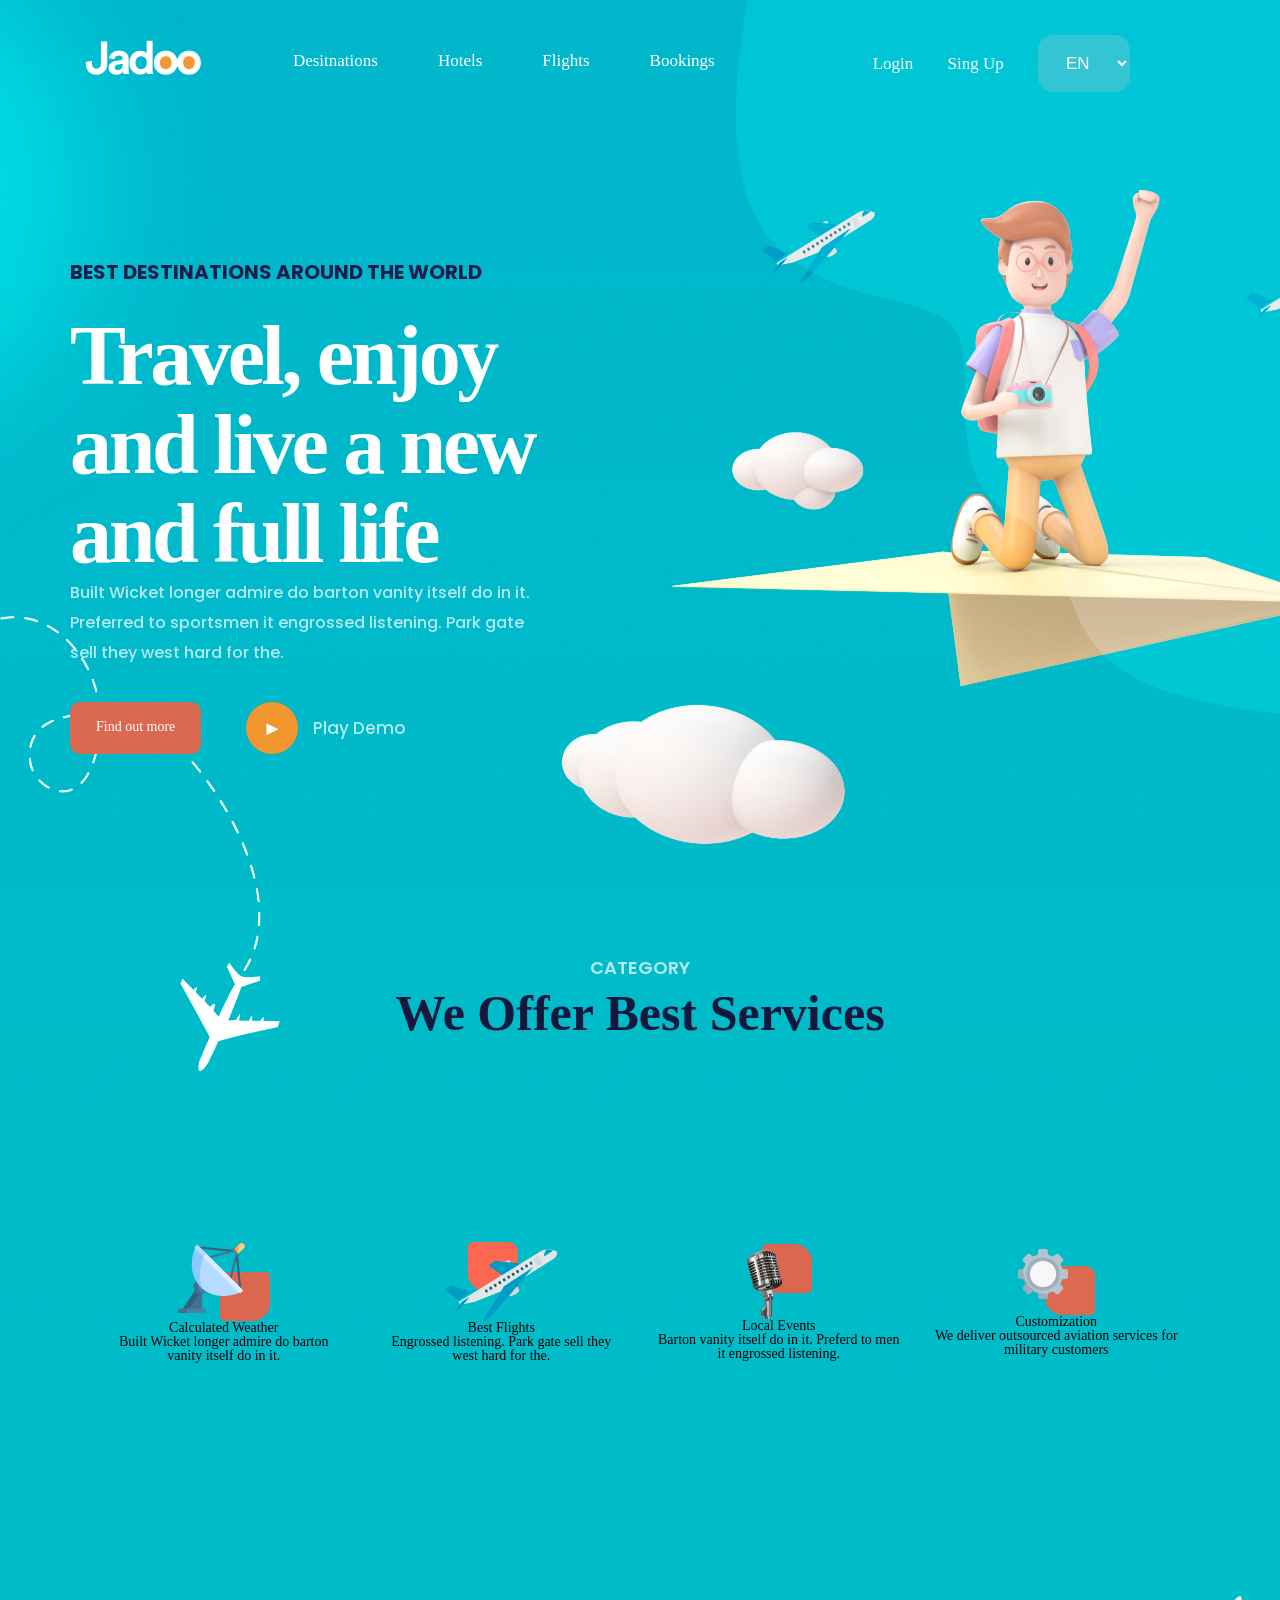
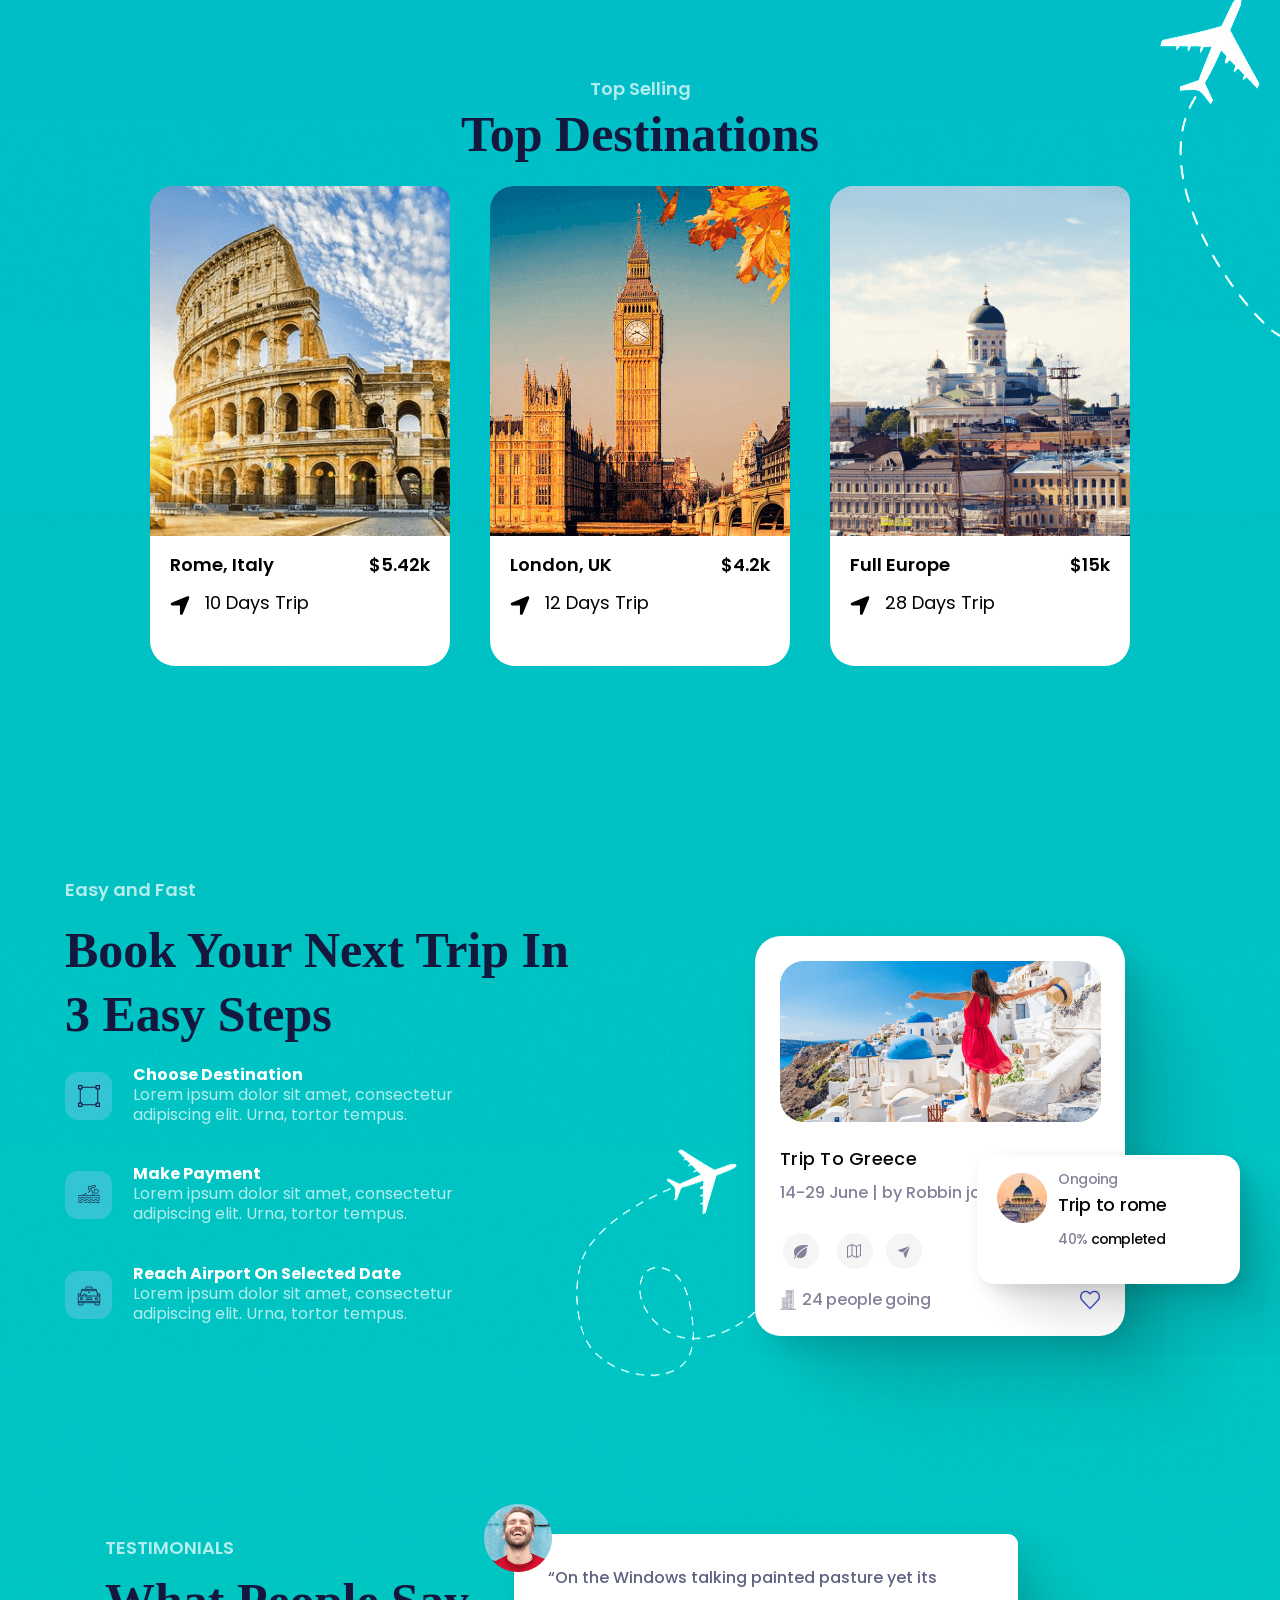
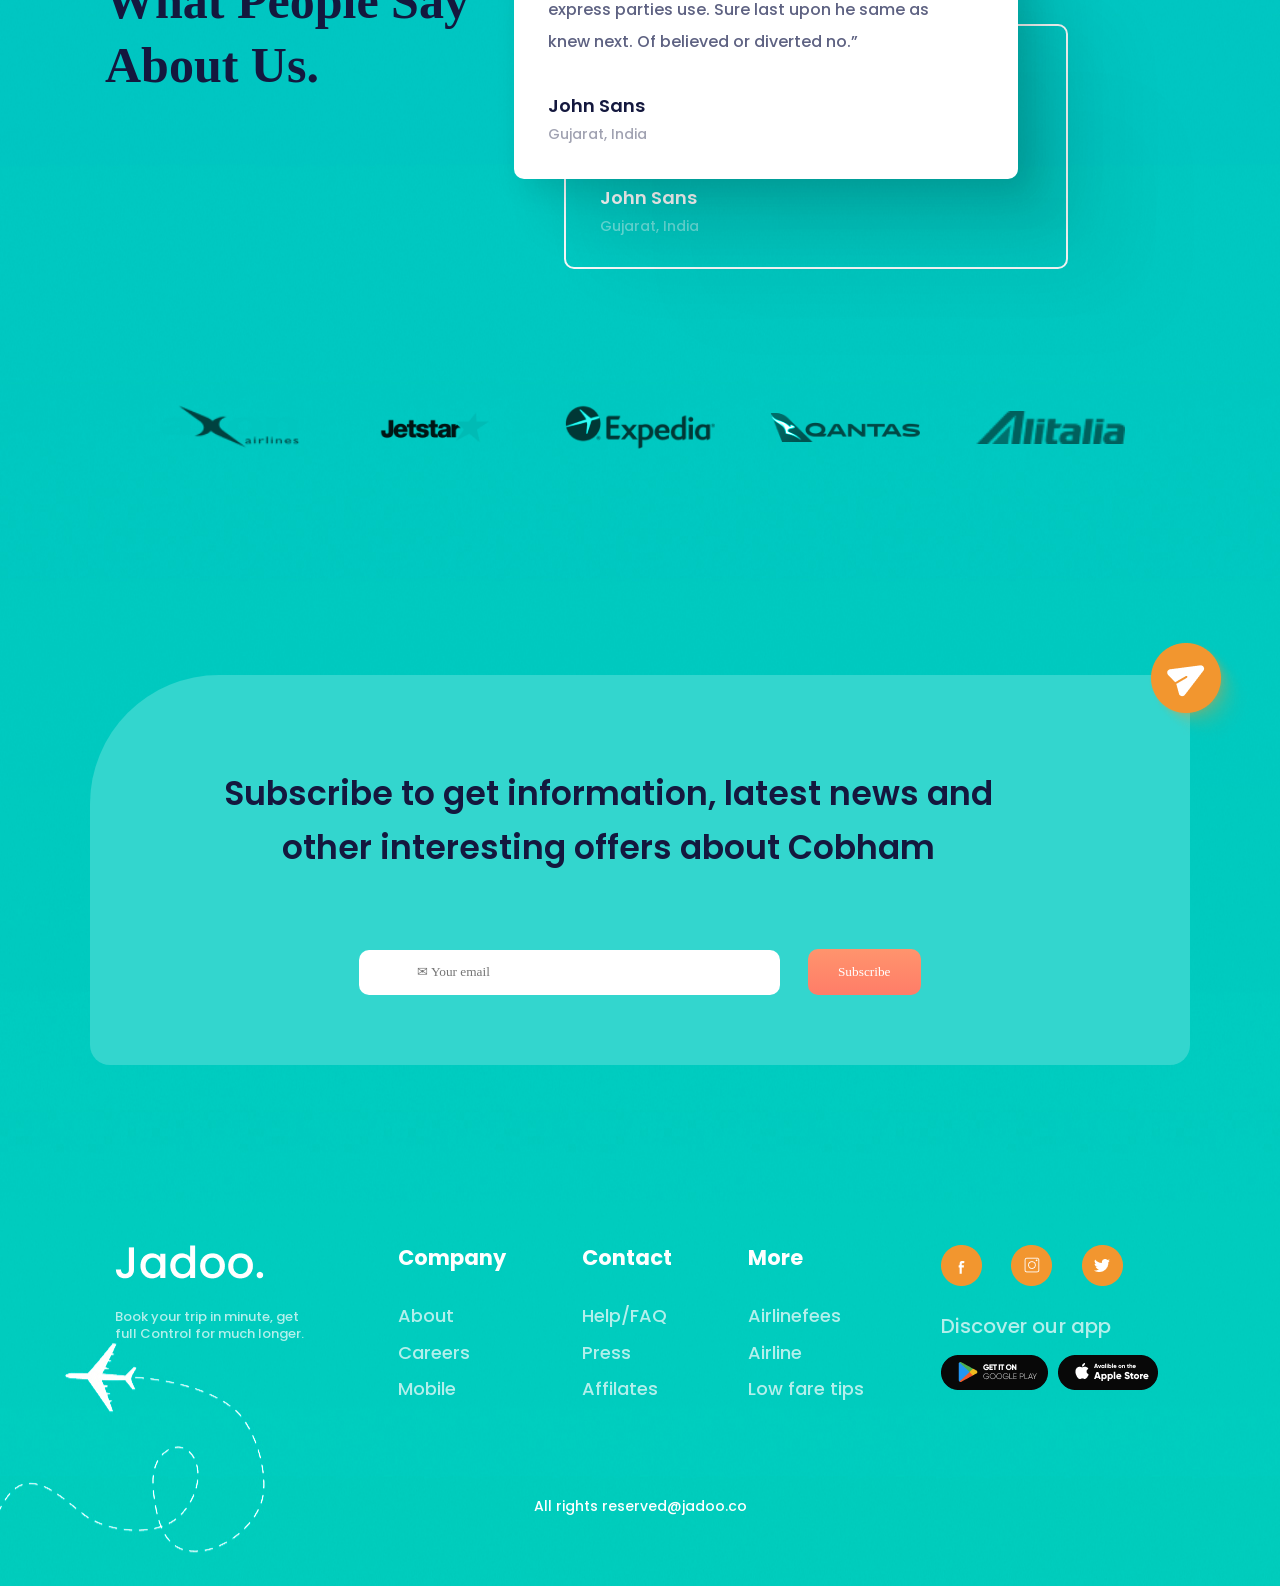
==== commit 29964dec: "001" ====
--- a/index.html
+++ b/index.html
@@ -42,7 +42,7 @@
     <title>Jadoo Travel</title>
     <link rel="stylesheet" href="./css/main.css">
     <link rel="stylesheet" href="./css/normalize.css">
-    <link rel="icon" type="image/x-icon" href="./img/logo.png">
+    <link rel="icon" type="image/png" href="./img/loggo.png">
     <link rel="preconnect" href="https://fonts.googleapis.com">
     <link rel="preconnect" href="https://fonts.gstatic.com" crossorigin>
     <link href="https://fonts.googleapis.com/css2?family=Poppins:ital,wght@0,100;0,200;0,300;0,400;0,500;0,600;0,700;0,800;0,900;1,100;1,200;1,300;1,400;1,500;1,600;1,700;1,800;1,900&display=swap" rel="stylesheet">
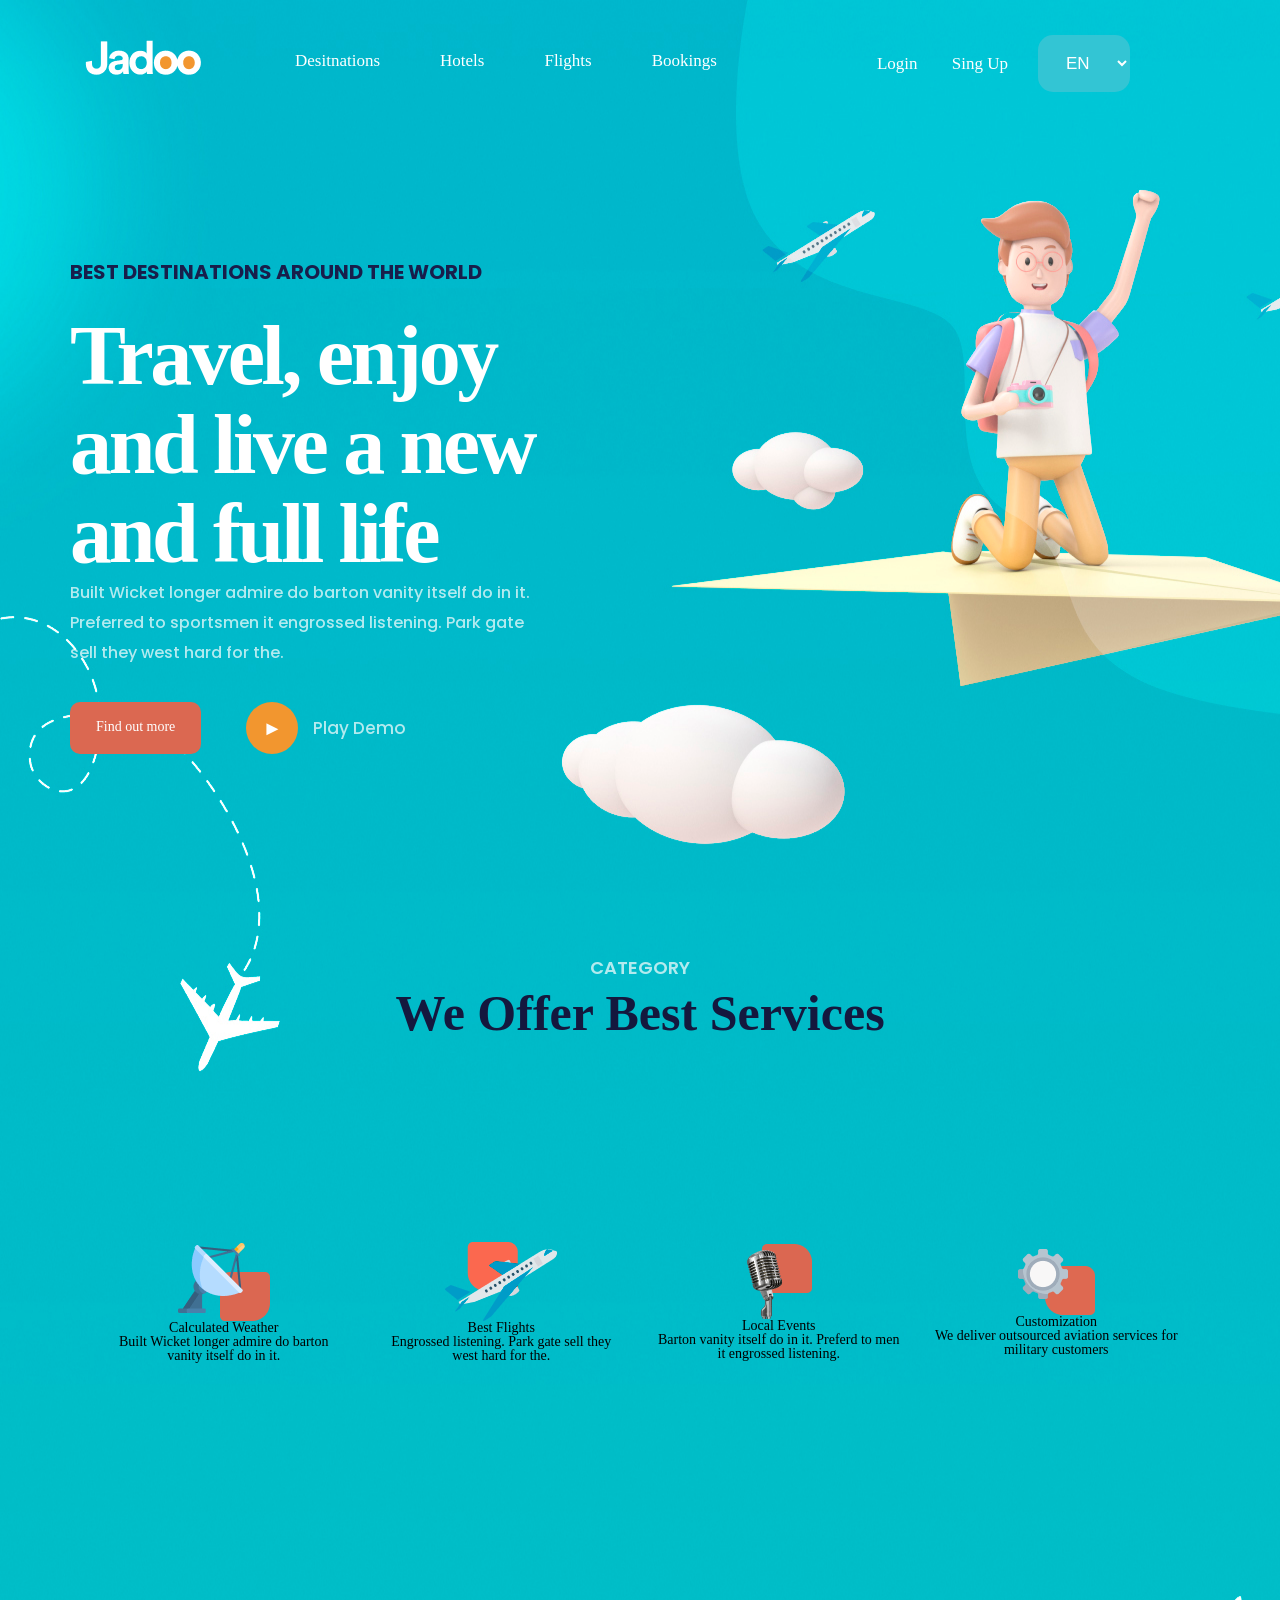
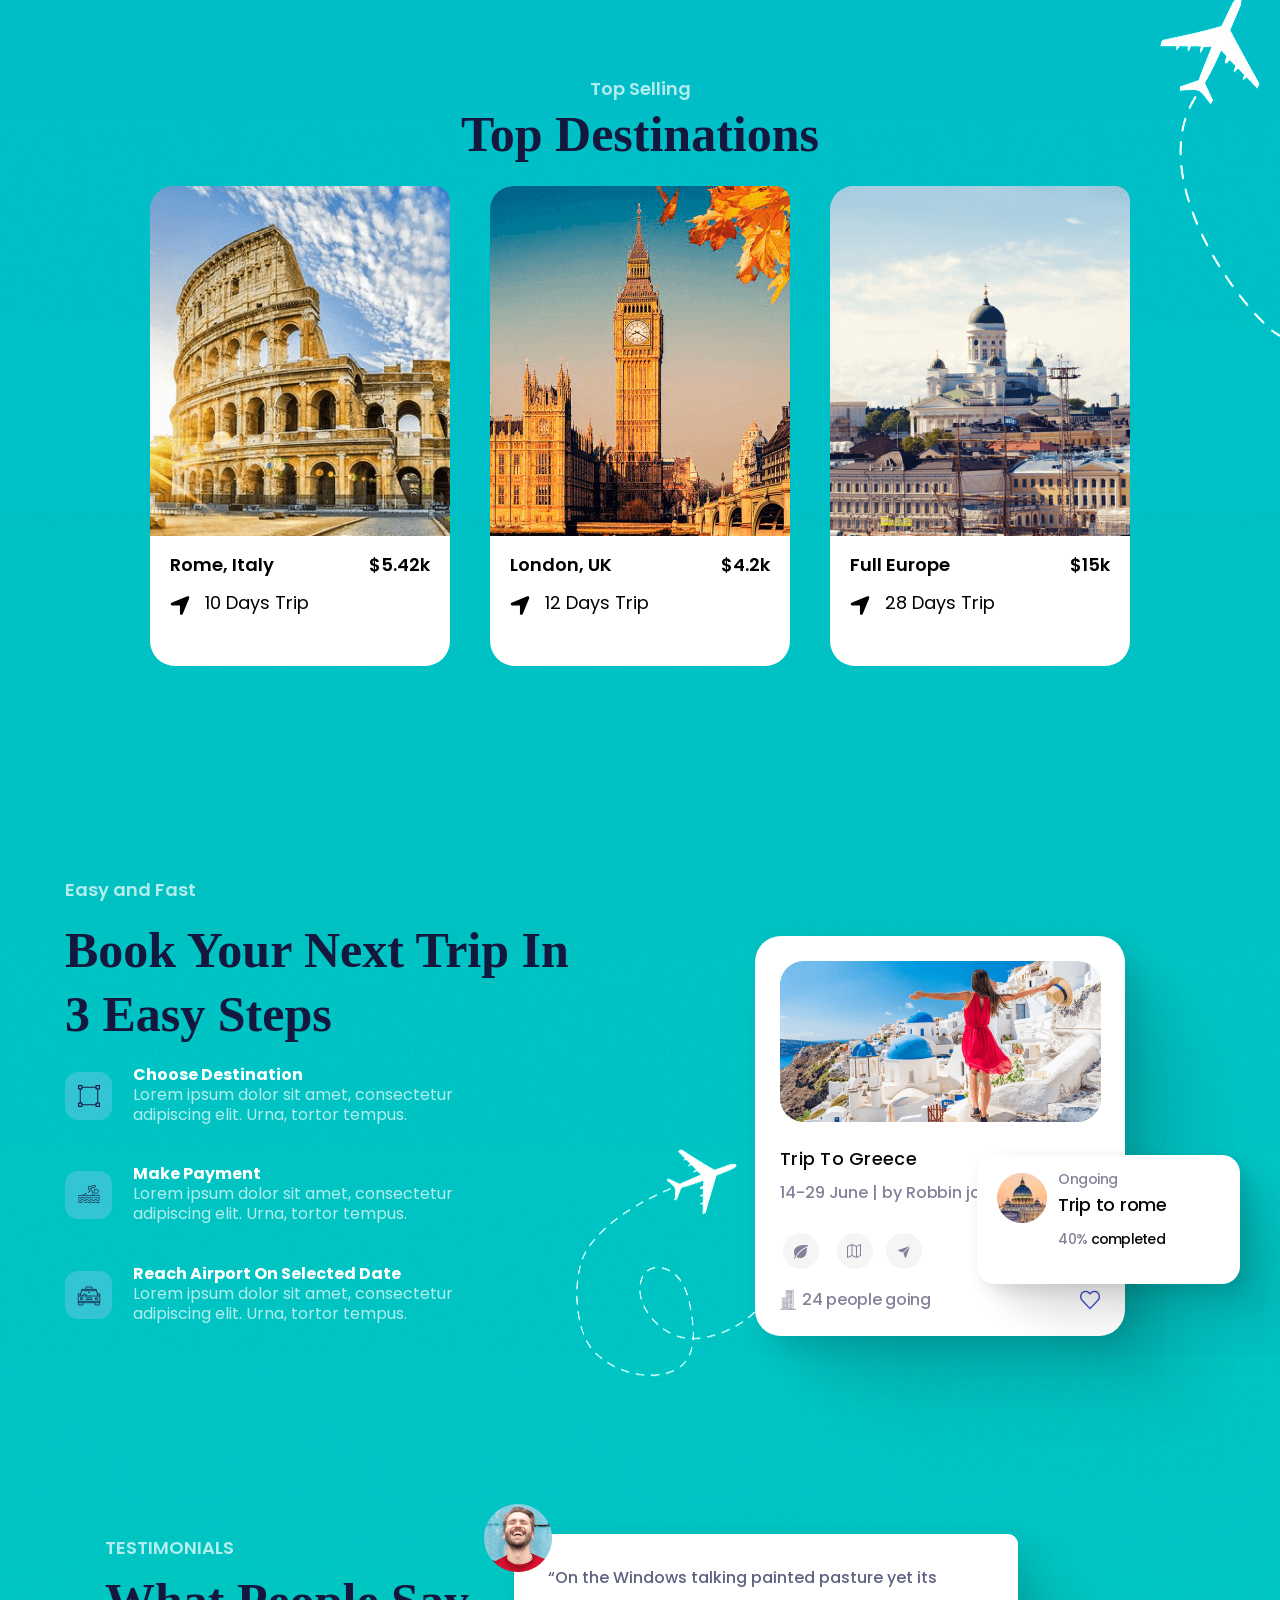
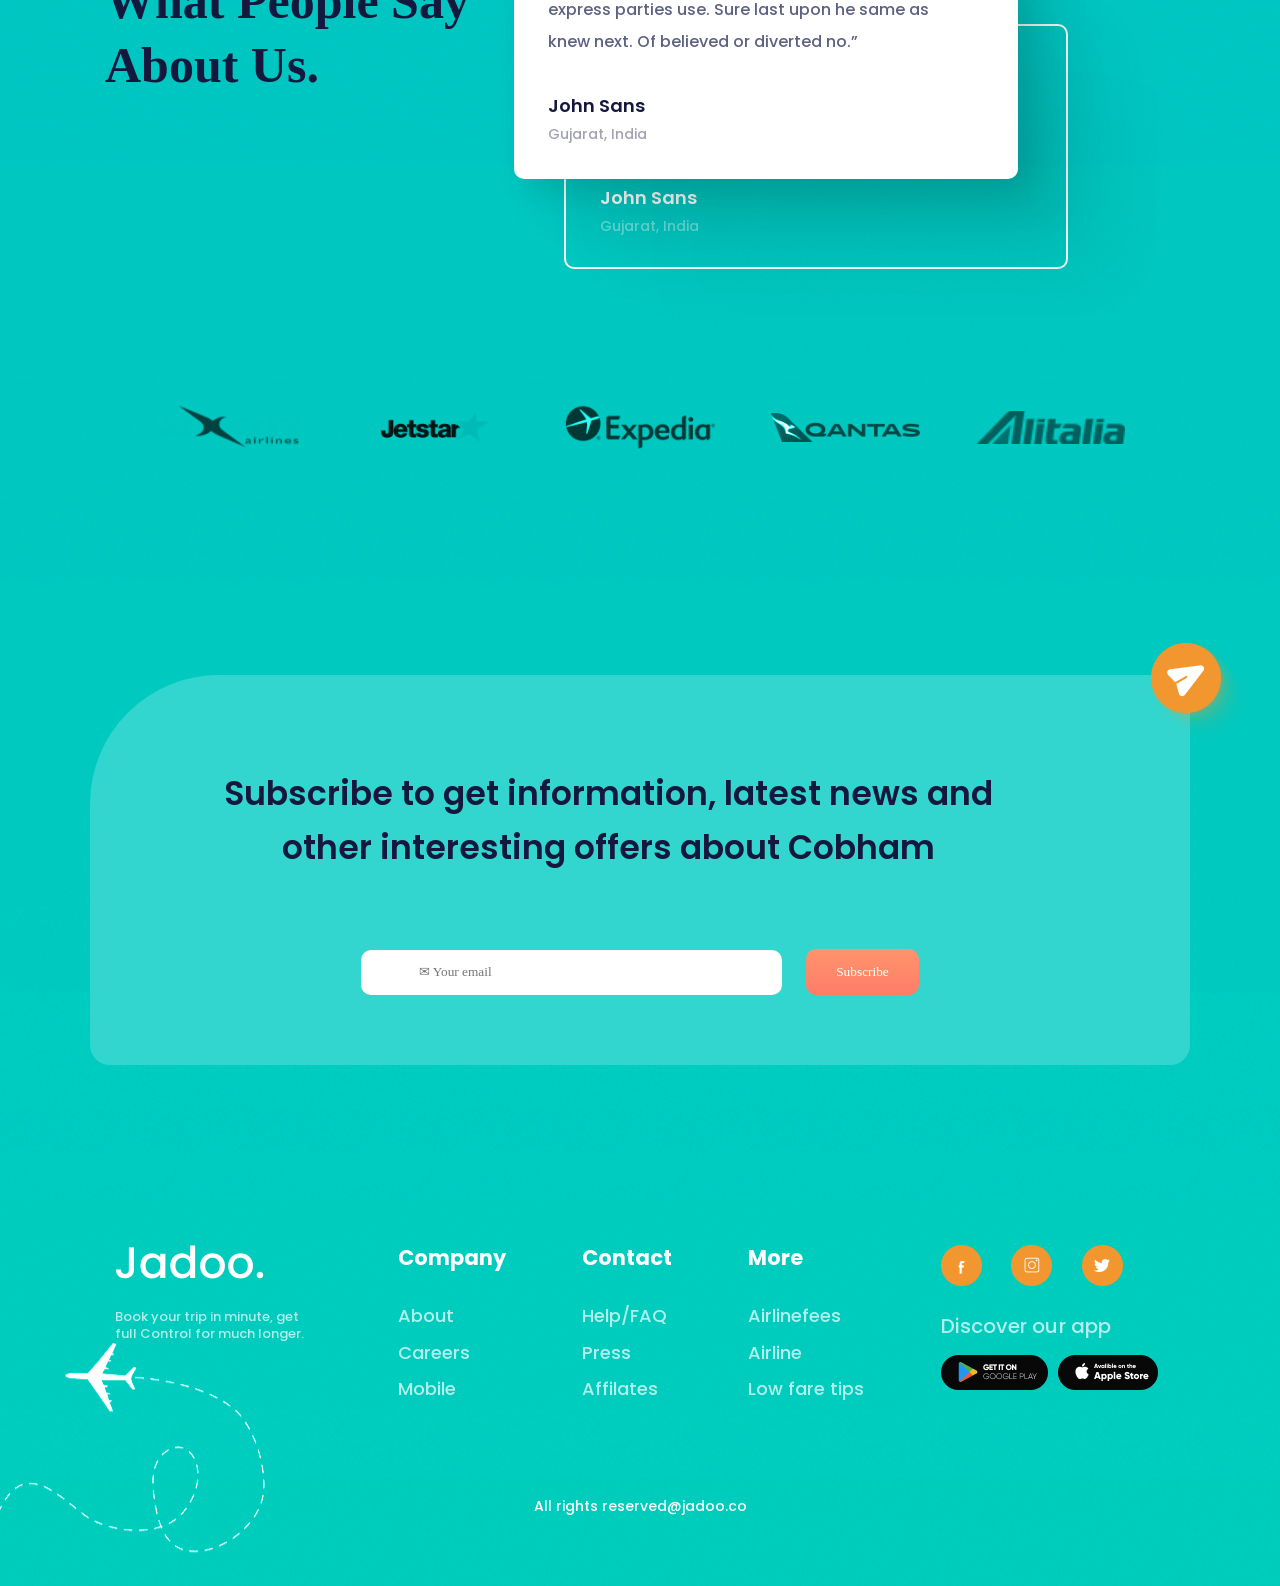
==== commit e7c49f11: "finish" ====
--- a/index.html
+++ b/index.html
@@ -1,334 +1 @@
-<!DOCTYPE html>
-<html lang="en">
-<head>
-    <meta charset="UTF-8">
-    <meta http-equiv="X-UA-Compatible" content="IE=edge">
-    <meta name="viewport" content="width=device-width, initial-scale=1.0">
-    <meta name="robots" content="index, follow">
-    <meta name="robots" content="noindex, nofollow">
-    <meta name="author" content="Владимир Пушкарь">
-    <meta name="description" content="Travel">
-    <meta name="keywords" content="Travel, fly, country, weekend">
-    <meta name="viewport" content="width=device-width, initial-scale=1.0">
-    <meta name="apple-mobile-web-app-title" content="Jadoo Travel">
-    <meta name="apple-mobile-web-app-capable" content="yes">
-    <meta name="apple-mobile-web-app-status-bar-style" content="black">
-    <meta name="format-detection" content="telephone=no">
-    <meta name="application-name" content="Jadoo Travel">
-    <meta name="mobile-web-app-capable" content="yes">
-    <meta name="theme-color" content="#33c5d4">
-    <meta property="og:title" content="Jadoo Travel">
-    <meta property="og:type" content="movie">
-    <meta property="og:url" content="http://www.imdb.com/title/tt0117500/">
-    <meta property="og:image" content="http://ia.media-imdb.com/rock.jpg">
-    <meta property="og:site_name" content="IMDb">
-    <meta property="og:description" content="Travel, fly, country, weekend">
-    <meta property="og:video" content="http://example.com/awesome.swf">
-    <meta property="og:video:height" content="640">
-    <meta property="og:video:width" content="385">
-    <meta property="og:video:type" content="application/x-shockwave-flash">
-    <meta property="og:video" content="http://example.com/html5.mp4">
-    <meta property="og:video:type" content="video/mp4">
-    <meta property="og:video" content="http://example.com/fallback.vid">
-    <meta property="og:video:type" content="text/html">
-    <meta property="og:audio" content="http://example.com/amazing.mp3">
-    <meta property="og:audio:title" content="Jadoo Travel">
-    <meta property="og:audio:artist" content="Jadoo Travel">
-    <meta property="og:audio:album" content="Jadoo Travel">
-    <meta property="og:audio:type" content="application/mp3">
-    <link rel="icon" sizes="192x192" href="./img/logo.png">
-    <link rel="apple-touch-icon" href="./img/logo.png">
-    <link rel="apple-touch-startup-image" href="./img/logo.png">
-    <title>Jadoo Travel</title>
-    <link rel="stylesheet" href="./css/main.css">
-    <link rel="stylesheet" href="./css/normalize.css">
-    <link rel="icon" type="image/png" href="./img/loggo.png">
-    <link rel="preconnect" href="https://fonts.googleapis.com">
-    <link rel="preconnect" href="https://fonts.gstatic.com" crossorigin>
-    <link href="https://fonts.googleapis.com/css2?family=Poppins:ital,wght@0,100;0,200;0,300;0,400;0,500;0,600;0,700;0,800;0,900;1,100;1,200;1,300;1,400;1,500;1,600;1,700;1,800;1,900&display=swap" rel="stylesheet">
-</head>
-<body>
-    <div class="global-bg">
-        <header>
-            <div class="conteiner-bg__nav">
-                <div class="conteiner-nav">
-                    <a href="#" class="logo">
-                        <img src="./img/logo.png" alt="Jadoo">
-                    </a>
-                    <nav class="nav-btn">
-                        <ul>
-                            <li><a href="#">Desitnations</a></li>
-                            <li><a href="#">Hotels</a></li>
-                            <li><a href="#">Flights</a></li>
-                            <li><a href="#">Bookings</a></li>
-                        </ul>
-                    </nav>
-                    <div class="nav-login">
-                        <a href="#" download="" class="nav-login__lg">Login</a>
-                        <a href="#" download="" class="nav-login__sup">Sing Up</a>
-                        <select class="nav-login__lang">
-                            <option>EN</option>
-                            <option>UA</option>
-                            <option>ru</option>
-                        </select>
-                    </div>
-                </div>
-            </div>
-        </header>
-        <main>
-            <section class="conteiner-bg__main">
-                <div class="conteiner-main">
-                    <div class="about-content__left">
-                        <p class="about-content__left--p">Best Destinations around the world</p>
-                        <h2 class="about-content__left--h">Travel, enjoy and live a new and full life</h2>
-                        <p class="about-content__left--s">Built Wicket longer admire do barton vanity itself do in it. Preferred to sportsmen it engrossed listening. Park gate sell they west hard for the.</p>
-                        <div class="conteiner-main__btn">
-                            <div class="main-btn__find">
-                                <a href="#">Find out more</a>
-                            </div>
-                            <div class="main-btn__play">
-                                <a href="#">&#9658;</a>
-                            </div>
-                            <div class="main-btn__playDemo">
-                                <a href="#">Play Demo</a>
-                            </div>
-                        </div>
-                    </div>
-                </div>
-            </section>
-            <section>
-                <div class="conteiner-category">
-                    <div class="category-about">
-                        <p>CATEGORY</p>
-                        <h3>We Offer Best Services</h3>
-                    </div>
-                    <div class="category-items">
-                        <div class="category-items__block">
-                            <img src="./img/category-items-one.png" alt="">
-                            <h3>Calculated Weather</h3>
-                            <p>Built Wicket longer admire do barton vanity itself do in it.</p>
-                        </div>
-                        <div class="category-items__block">
-                            <img src="./img/category-items-two.png" alt="">
-                            <h3>Best Flights</h3>
-                            <p>Engrossed listening. Park gate sell they west hard for the.</p>
-                        </div>
-                        <div class="category-items__block">
-                            <img src="./img/category-items-three.png" alt="">
-                            <h3>Local Events</h3>
-                            <p>Barton vanity itself do in it. Preferd to men it engrossed listening. </p>
-                        </div>
-                        <div class="category-items__block">
-                            <img src="./img/category-items-four.png" alt="">
-                            <h3>Customization</h3>
-                            <p>We deliver outsourced aviation services for military customers</p>
-                        </div>
-                    </div>
-                </div>
-            </section>
-            <section>
-                <div class="conteiner-category">
-                    <div class="category-about">
-                        <p>Top Selling</p>
-                        <h3>Top Destinations</h3>
-                    </div>
-                    <div class="category-items__country">
-                        <div class="card">
-                            <div class="card_image city-1"></div>
-                            <div class="card_description">
-                                <p class="city">Rome, Italy</p>
-                                <p class="price">$5.42k</p>
-                            </div>
-                            <div class="trip_description">
-                                <div class="location"><img src="/img/location-arrow-solid.svg" alt=""></div>
-                                <p class="days_trip">10 Days Trip</p>
-                            </div>
-                        </div>
-                        <div class="card">
-                            <div class="card_image city-2"></div>
-                            <div class="card_description">
-                                <p class="city">London, UK</p>
-                                <p class="price">$4.2k</p>
-                            </div>
-                            <div class="trip_description">
-                                <div class="location"><img src="/img/location-arrow-solid.svg" alt=""></div>
-                                <p class="days_trip">12 Days Trip</p>
-                            </div>
-                        </div>
-                        <div class="card">
-                            <div class="card_image city-3"></div>
-                            <div class="card_description">
-                                <p class="city">Full Europe</p>
-                                <p class="price">$15k</p>
-                            </div>
-                            <div class="trip_description">
-                                <div class="location"><img src="/img/location-arrow-solid.svg" alt=""></div>
-                                <p class="days_trip">28 Days Trip</p>
-                            </div>
-                        </div>
-                    </div>
-                </div>
-            </section>
-            <section>
-                <div class="conteiner-trip">
-                    <div class="trip-about">
-                        <div class="trip__top">
-                            <p>Easy and Fast</p>
-                            <h3>Book your next trip in 3 easy steps</h3>
-                        </div>
-                        <div class="trip-about__warp">
-                            <div class="warp-info">
-                                <img src="./img/trip-one.png" alt="">
-                                <div>
-                                    <h3>Choose Destination</h3>
-                                    <p>Lorem ipsum dolor sit amet, consectetur adipiscing elit. Urna, tortor tempus. </p>
-                                </div>
-                                
-                            </div>
-                            <div class="warp-info">
-                                <img src="./img/trip-two.png" alt="">
-                                <div>
-                                    <h3>Make Payment</h3>
-                                    <p>Lorem ipsum dolor sit amet, consectetur adipiscing elit. Urna, tortor tempus. </p>
-                                </div>
-                            </div>
-                            <div class="warp-info">
-                                <img src="./img/trip-three.png" alt="">
-                                <div>
-                                    <h3>Reach Airport on Selected Date</h3>
-                                    <p>Lorem ipsum dolor sit amet, consectetur adipiscing elit. Urna, tortor tempus. </p>
-                                </div>
-                            </div>
-                        </div>
-                    </div>
-                    <div class="trip-img">
-                        <div class="trip-img__top">
-                            <img src="./img/trip-img.png" alt="">
-                        </div>
-                        <h4 class="trip-text-top">Trip To Greece</h4>
-                        <p class="trip-data">14-29 June | by Robbin joseph</p>
-                        <img class="trip-card-ing" src="./img/OPTIONS.png" alt="">
-                        <div>
-                            <div class="trip-button">
-                                <img class="card-img-button" src="./img/building.png" alt="">
-                                <p class="card-button-text">24 people going</p>
-                                <img class="card-img-button-like" src="./img/like.png" alt="">
-                            </div>
-                        </div>
-                        <div class="trip-comment">
-                            <div class="comment-img">
-                                <img src="./img/comment.png" alt="">
-                            </div>
-                            <div class="comment-text">
-                                <p class="comment-text-top">Ongoing</p>
-                                <h3 class="comment-text-mid">Trip to rome</h3>
-                                <p class="comment-text-down"><span class="comment-text-top">40%</span>  completed</p>
-                            </div>
-                        </div>
-
-                    </div>
-                </div>
-            </section>
-            <section>
-                <div class="conteiner-feedback">
-                    <div class="top-feedback">
-                        <p class="feedback__top-text">Testimonials</p>
-                        <h3 class="feedback__big-text">What people say about Us.</h3>
-                    </div>
-                    <div class="card-feedback">
-                        <p class="card-fb__big-text">“On the Windows talking painted pasture yet its express parties use. Sure last upon he same as knew next. Of believed or diverted no.”</p>
-                        <h3 class="card-fb__name-text">John Sans</h3>
-                        <p class="card-fb__country-text">Gujarat, India</p>
-                        <div class="fb-img">
-                            <img src="./img/fb-face.png" alt="">
-                        </div>
-                    </div>
-                    <div class="card-fb-border">
-                        <p class="card-fb__big-text">“On the Windows talking painted pasture yet its express parties use. Sure last upon he same as knew next. Of believed or diverted no.”</p>
-                        <h3 class="card-fb__name-text">John Sans</h3>
-                        <p class="card-fb__country-text">Gujarat, India</p>
-                    </div> 
-                </div>
-            </section>
-            <section>
-                <div class="conteiner-logobrend">
-                    <img src="./img/logo1.png" alt="">
-                    <img src="./img/logo2.png" alt="">
-                    <img src="./img/logo3.png" alt="">
-                    <img src="./img/logo4.png" alt="">
-                    <img src="./img/logo5.png" alt="">
-                </div>
-            </section>
-            <section>
-                <div class="wrapper">
-                    <div class="subscribe__container">
-                        <div class="subscribe__image">
-                            <img src="./img/sub-img.png" alt="">
-                        </div>
-                        <div class="subscribe__wrap">
-                            <div class="subscribe__form">
-                                <h2 class="subscribe__title">Subscribe to get information, latest news and other interesting offers about Cobham</h2>
-                                <form action="https://form.in.ua/echo" method="post">
-                                    <div class="subscribe__formbox">
-                                        <label>
-                                            <input class="enter_big" type="email" placeholder="	&#9993; Your email">
-                                        </label>
-                                        <button class="submit_big" type="submit">Subscribe</button>
-                                    </div>
-                                </form>
-                            </div>
-                        </div>
-                    </div>
-                </div>
-            </section>
-        </main>
-        <footer>
-            <div class="footer-conteiner">
-                <div class="footer-logo">
-                    <a href="">
-                        <img src="./img/JadooFooter..png" alt="">
-                    </a>
-                    <p class="f-text__left">Book your trip in minute, get full Control for much longer.</p>
-                </div>
-                <div class="f-center__about">
-                    <h3 class="footer-center__top">Company</h3>
-                    <a href="#" class="footer-center__text">About</a>
-                    <a href="#" class="footer-center__text">Careers</a>
-                    <a href="#" class="footer-center__text">Mobile</a>
-                </div>
-                <div class="f-center__about">
-                    <h3 class="footer-center__top">Contact</h3>
-                    <a href="#" class="footer-center__text">Help/FAQ</a>
-                    <a href="#" class="footer-center__text">Press</a>
-                    <a href="#" class="footer-center__text">Affilates</a>
-                </div>
-                <div class="f-center__about">
-                    <h3 class="footer-center__top">More</h3>
-                    <a href="#" class="footer-center__text">Airlinefees</a>
-                    <a href="#" class="footer-center__text">Airline</a>
-                    <a href="#" class="footer-center__text">Low fare tips</a>
-                </div>
-                <div class="footer-right">
-                    <div class="footer-social">
-                        <img src="./img/Social1.png" alt="">
-                        <img src="./img/Social2.png" alt="">
-                        <img src="./img/Social3.png" alt="">
-                    </div>
-                    <p class="footer-right__text">Discover our app</p>
-                    <div class="footer-download">
-                        <a href="#">
-                            <img src="./img/download1.png" alt="">
-                        </a>
-                        <a href="#">
-                            <img src="./img/download2.png" alt="">
-                        </a>
-                    </div>
-                </div>
-            </div>
-            <div class="footer-down">
-                <p>All rights reserved@jadoo.co</p>
-            </div>
-        </footer>
-    </div>
-</body>
-</html>+<!DOCTYPE html><html lang=en><meta charset=UTF-8><meta content="IE=edge"http-equiv=X-UA-Compatible><meta content="width=device-width,initial-scale=1"name=viewport><meta content="index, follow"name=robots><meta content="noindex, nofollow"name=robots><meta content="Владимир Пушкарь"name=author><meta content=Travel name=description><meta content="Travel, fly, country, weekend"name=keywords><meta content="width=device-width,initial-scale=1"name=viewport><meta content="Jadoo Travel"name=apple-mobile-web-app-title><meta content=yes name=apple-mobile-web-app-capable><meta content=black name=apple-mobile-web-app-status-bar-style><meta content="telephone=no"name=format-detection><meta content="Jadoo Travel"name=application-name><meta content=yes name=mobile-web-app-capable><meta content=#33c5d4 name=theme-color><meta content="Jadoo Travel"property=og:title><meta content=movie property=og:type><meta content=http://www.imdb.com/title/tt0117500/ property=og:url><meta content=http://ia.media-imdb.com/rock.jpg property=og:image><meta content=IMDb property=og:site_name><meta content="Travel, fly, country, weekend"property=og:description><meta content=http://example.com/awesome.swf property=og:video><meta content=640 property=og:video:height><meta content=385 property=og:video:width><meta content=application/x-shockwave-flash property=og:video:type><meta content=http://example.com/html5.mp4 property=og:video><meta content=video/mp4 property=og:video:type><meta content=http://example.com/fallback.vid property=og:video><meta content=text/html property=og:video:type><meta content=http://example.com/amazing.mp3 property=og:audio><meta content="Jadoo Travel"property=og:audio:title><meta content="Jadoo Travel"property=og:audio:artist><meta content="Jadoo Travel"property=og:audio:album><meta content=application/mp3 property=og:audio:type><link href=./img/logo.png rel=icon sizes=192x192><link href=./img/logo.png rel=apple-touch-icon><link href=./img/logo.png rel=apple-touch-startup-image><title>Jadoo Travel</title><link href=./css/main.css rel=stylesheet><link href=./css/normalize.css rel=stylesheet><link href=./img/loggo.png rel=icon type=image/png><link href=https://fonts.googleapis.com rel=preconnect><link href=https://fonts.gstatic.com rel=preconnect crossorigin><link href="https://fonts.googleapis.com/css2?family=Poppins:ital,wght@0,100;0,200;0,300;0,400;0,500;0,600;0,700;0,800;0,900;1,100;1,200;1,300;1,400;1,500;1,600;1,700;1,800;1,900&display=swap"rel=stylesheet><div class=global-bg><header><div class=conteiner-bg__nav><div class=conteiner-nav><a href=# class=logo><img alt=Jadoo src=./img/logo.png></a><nav class=nav-btn><ul><li><a href=#>Desitnations</a><li><a href=#>Hotels</a><li><a href=#>Flights</a><li><a href=#>Bookings</a></ul></nav><div class=nav-login><a href=# class=nav-login__lg download="">Login</a> <a href=# class=nav-login__sup download="">Sing Up</a><select class=nav-login__lang><option>EN<option>UA<option>ru</select></div></div></div></header><main><section class=conteiner-bg__main><div class=conteiner-main><div class=about-content__left><p class=about-content__left--p>Best Destinations around the world<h2 class=about-content__left--h>Travel, enjoy and live a new and full life</h2><p class=about-content__left--s>Built Wicket longer admire do barton vanity itself do in it. Preferred to sportsmen it engrossed listening. Park gate sell they west hard for the.<div class=conteiner-main__btn><div class=main-btn__find><a href=#>Find out more</a></div><div class=main-btn__play><a href=#>►</a></div><div class=main-btn__playDemo><a href=#>Play Demo</a></div></div></div></div></section><section><div class=conteiner-category><div class=category-about><p>CATEGORY<h3>We Offer Best Services</h3></div><div class=category-items><div class=category-items__block><img alt=""src=./img/category-items-one.png><h3>Calculated Weather</h3><p>Built Wicket longer admire do barton vanity itself do in it.</div><div class=category-items__block><img alt=""src=./img/category-items-two.png><h3>Best Flights</h3><p>Engrossed listening. Park gate sell they west hard for the.</div><div class=category-items__block><img alt=""src=./img/category-items-three.png><h3>Local Events</h3><p>Barton vanity itself do in it. Preferd to men it engrossed listening.</div><div class=category-items__block><img alt=""src=./img/category-items-four.png><h3>Customization</h3><p>We deliver outsourced aviation services for military customers</div></div></div></section><section><div class=conteiner-category><div class=category-about><p>Top Selling<h3>Top Destinations</h3></div><div class=category-items__country><div class=card><div class="card_image city-1"></div><div class=card_description><p class=city>Rome, Italy<p class=price>$5.42k</div><div class=trip_description><div class=location><img alt=""src=/img/location-arrow-solid.svg></div><p class=days_trip>10 Days Trip</div></div><div class=card><div class="card_image city-2"></div><div class=card_description><p class=city>London, UK<p class=price>$4.2k</div><div class=trip_description><div class=location><img alt=""src=/img/location-arrow-solid.svg></div><p class=days_trip>12 Days Trip</div></div><div class=card><div class="card_image city-3"></div><div class=card_description><p class=city>Full Europe<p class=price>$15k</div><div class=trip_description><div class=location><img alt=""src=/img/location-arrow-solid.svg></div><p class=days_trip>28 Days Trip</div></div></div></div></section><section><div class=conteiner-trip><div class=trip-about><div class=trip__top><p>Easy and Fast<h3>Book your next trip in 3 easy steps</h3></div><div class=trip-about__warp><div class=warp-info><img alt=""src=./img/trip-one.png><div><h3>Choose Destination</h3><p>Lorem ipsum dolor sit amet, consectetur adipiscing elit. Urna, tortor tempus.</div></div><div class=warp-info><img alt=""src=./img/trip-two.png><div><h3>Make Payment</h3><p>Lorem ipsum dolor sit amet, consectetur adipiscing elit. Urna, tortor tempus.</div></div><div class=warp-info><img alt=""src=./img/trip-three.png><div><h3>Reach Airport on Selected Date</h3><p>Lorem ipsum dolor sit amet, consectetur adipiscing elit. Urna, tortor tempus.</div></div></div></div><div class=trip-img><div class=trip-img__top><img alt=""src=./img/trip-img.png></div><h4 class=trip-text-top>Trip To Greece</h4><p class=trip-data>14-29 June | by Robbin joseph</p><img alt=""src=./img/OPTIONS.png class=trip-card-ing><div><div class=trip-button><img alt=""src=./img/building.png class=card-img-button><p class=card-button-text>24 people going</p><img alt=""src=./img/like.png class=card-img-button-like></div></div><div class=trip-comment><div class=comment-img><img alt=""src=./img/comment.png></div><div class=comment-text><p class=comment-text-top>Ongoing<h3 class=comment-text-mid>Trip to rome</h3><p class=comment-text-down><span class=comment-text-top>40%</span> completed</div></div></div></div></section><section><div class=conteiner-feedback><div class=top-feedback><p class=feedback__top-text>Testimonials<h3 class=feedback__big-text>What people say about Us.</h3></div><div class=card-feedback><p class=card-fb__big-text>“On the Windows talking painted pasture yet its express parties use. Sure last upon he same as knew next. Of believed or diverted no.”<h3 class=card-fb__name-text>John Sans</h3><p class=card-fb__country-text>Gujarat, India<div class=fb-img><img alt=""src=./img/fb-face.png></div></div><div class=card-fb-border><p class=card-fb__big-text>“On the Windows talking painted pasture yet its express parties use. Sure last upon he same as knew next. Of believed or diverted no.”<h3 class=card-fb__name-text>John Sans</h3><p class=card-fb__country-text>Gujarat, India</div></div></section><section><div class=conteiner-logobrend><img alt=""src=./img/logo1.png> <img alt=""src=./img/logo2.png> <img alt=""src=./img/logo3.png> <img alt=""src=./img/logo4.png> <img alt=""src=./img/logo5.png></div></section><section><div class=wrapper><div class=subscribe__container><div class=subscribe__image><img alt=""src=./img/sub-img.png></div><div class=subscribe__wrap><div class=subscribe__form><h2 class=subscribe__title>Subscribe to get information, latest news and other interesting offers about Cobham</h2><form action=https://form.in.ua/echo method=post><div class=subscribe__formbox><label><input class=enter_big placeholder="	✉ Your email"type=email></label><button class=submit_big type=submit>Subscribe</button></div></form></div></div></div></div></section></main><footer><div class=footer-conteiner><div class=footer-logo><a href=""><img alt=""src=./img/JadooFooter..png></a><p class=f-text__left>Book your trip in minute, get full Control for much longer.</div><div class=f-center__about><h3 class=footer-center__top>Company</h3><a href=# class=footer-center__text>About</a> <a href=# class=footer-center__text>Careers</a> <a href=# class=footer-center__text>Mobile</a></div><div class=f-center__about><h3 class=footer-center__top>Contact</h3><a href=# class=footer-center__text>Help/FAQ</a> <a href=# class=footer-center__text>Press</a> <a href=# class=footer-center__text>Affilates</a></div><div class=f-center__about><h3 class=footer-center__top>More</h3><a href=# class=footer-center__text>Airlinefees</a> <a href=# class=footer-center__text>Airline</a> <a href=# class=footer-center__text>Low fare tips</a></div><div class=footer-right><div class=footer-social><img alt=""src=./img/Social1.png> <img alt=""src=./img/Social2.png> <img alt=""src=./img/Social3.png></div><p class=footer-right__text>Discover our app<div class=footer-download><a href=#><img alt=""src=./img/download1.png> </a><a href=#><img alt=""src=./img/download2.png></a></div></div></div><div class=footer-down><p>All rights reserved@jadoo.co</div></footer></div>
